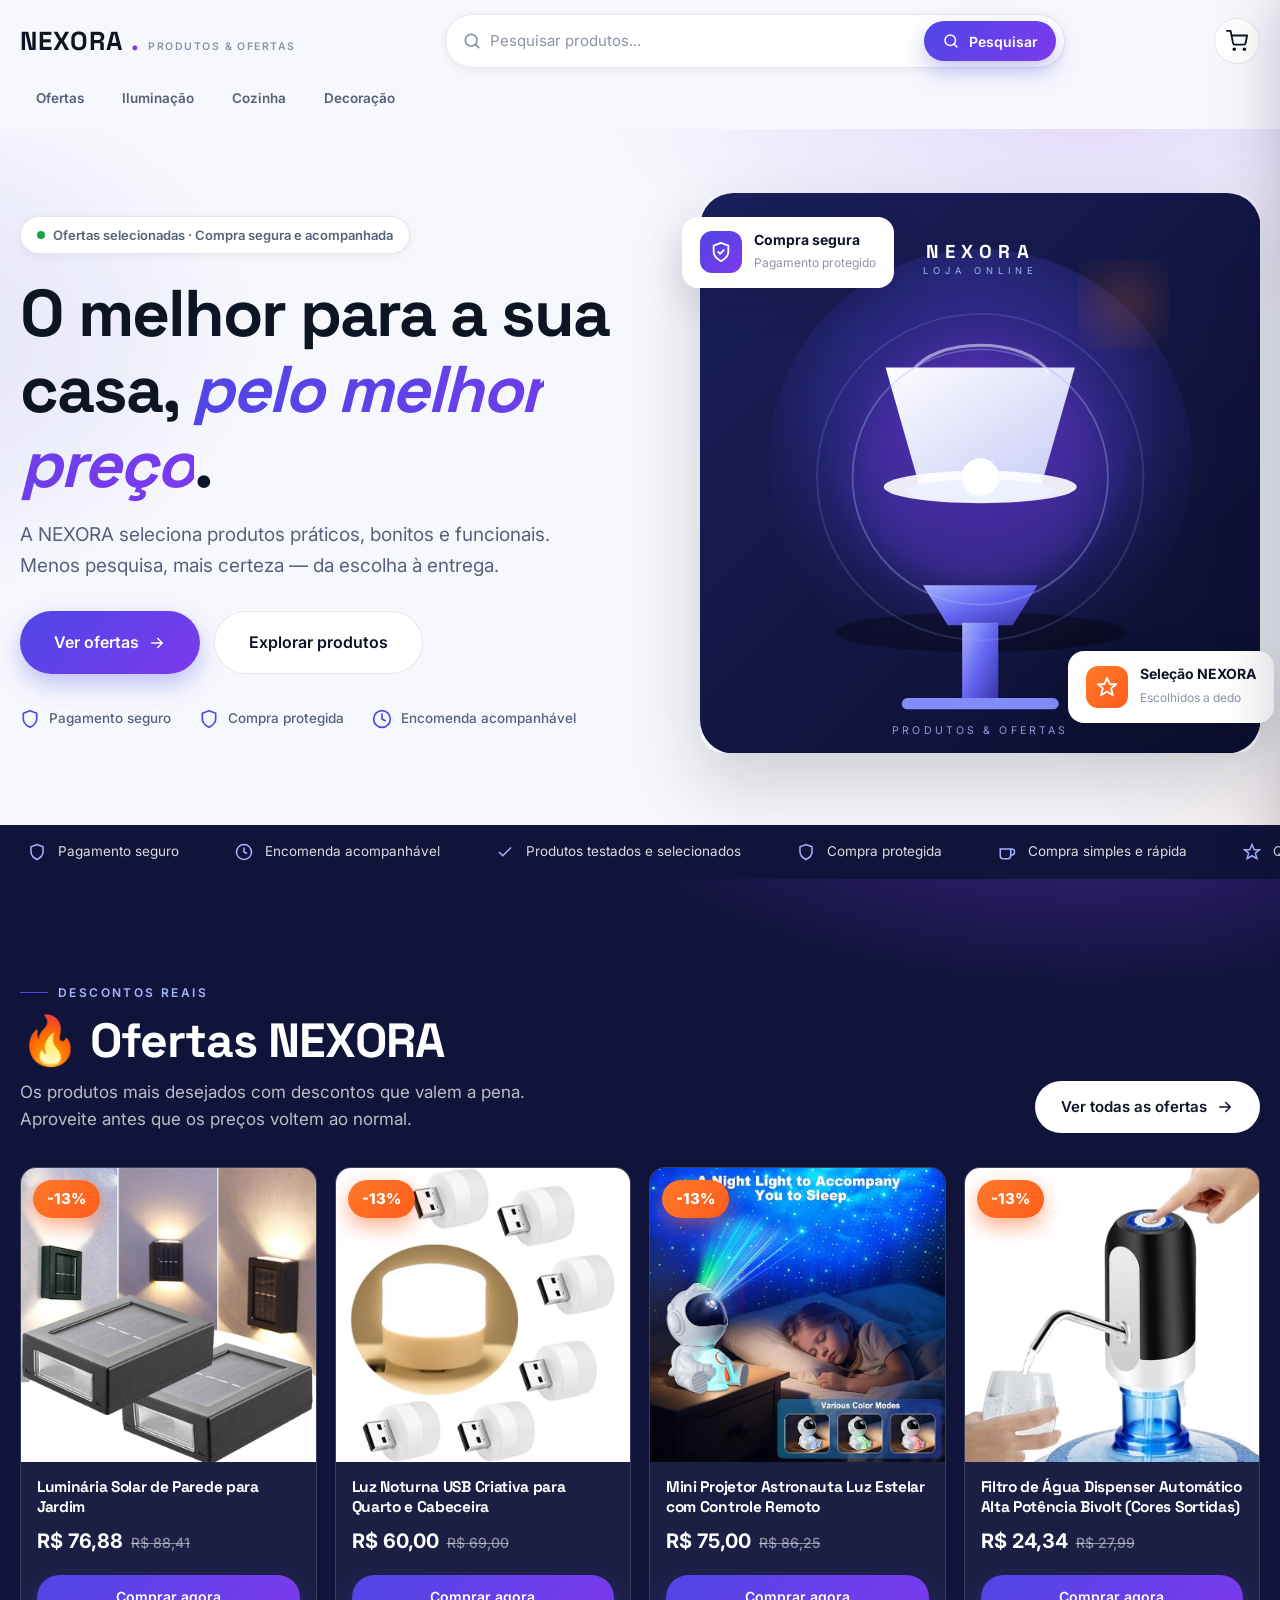
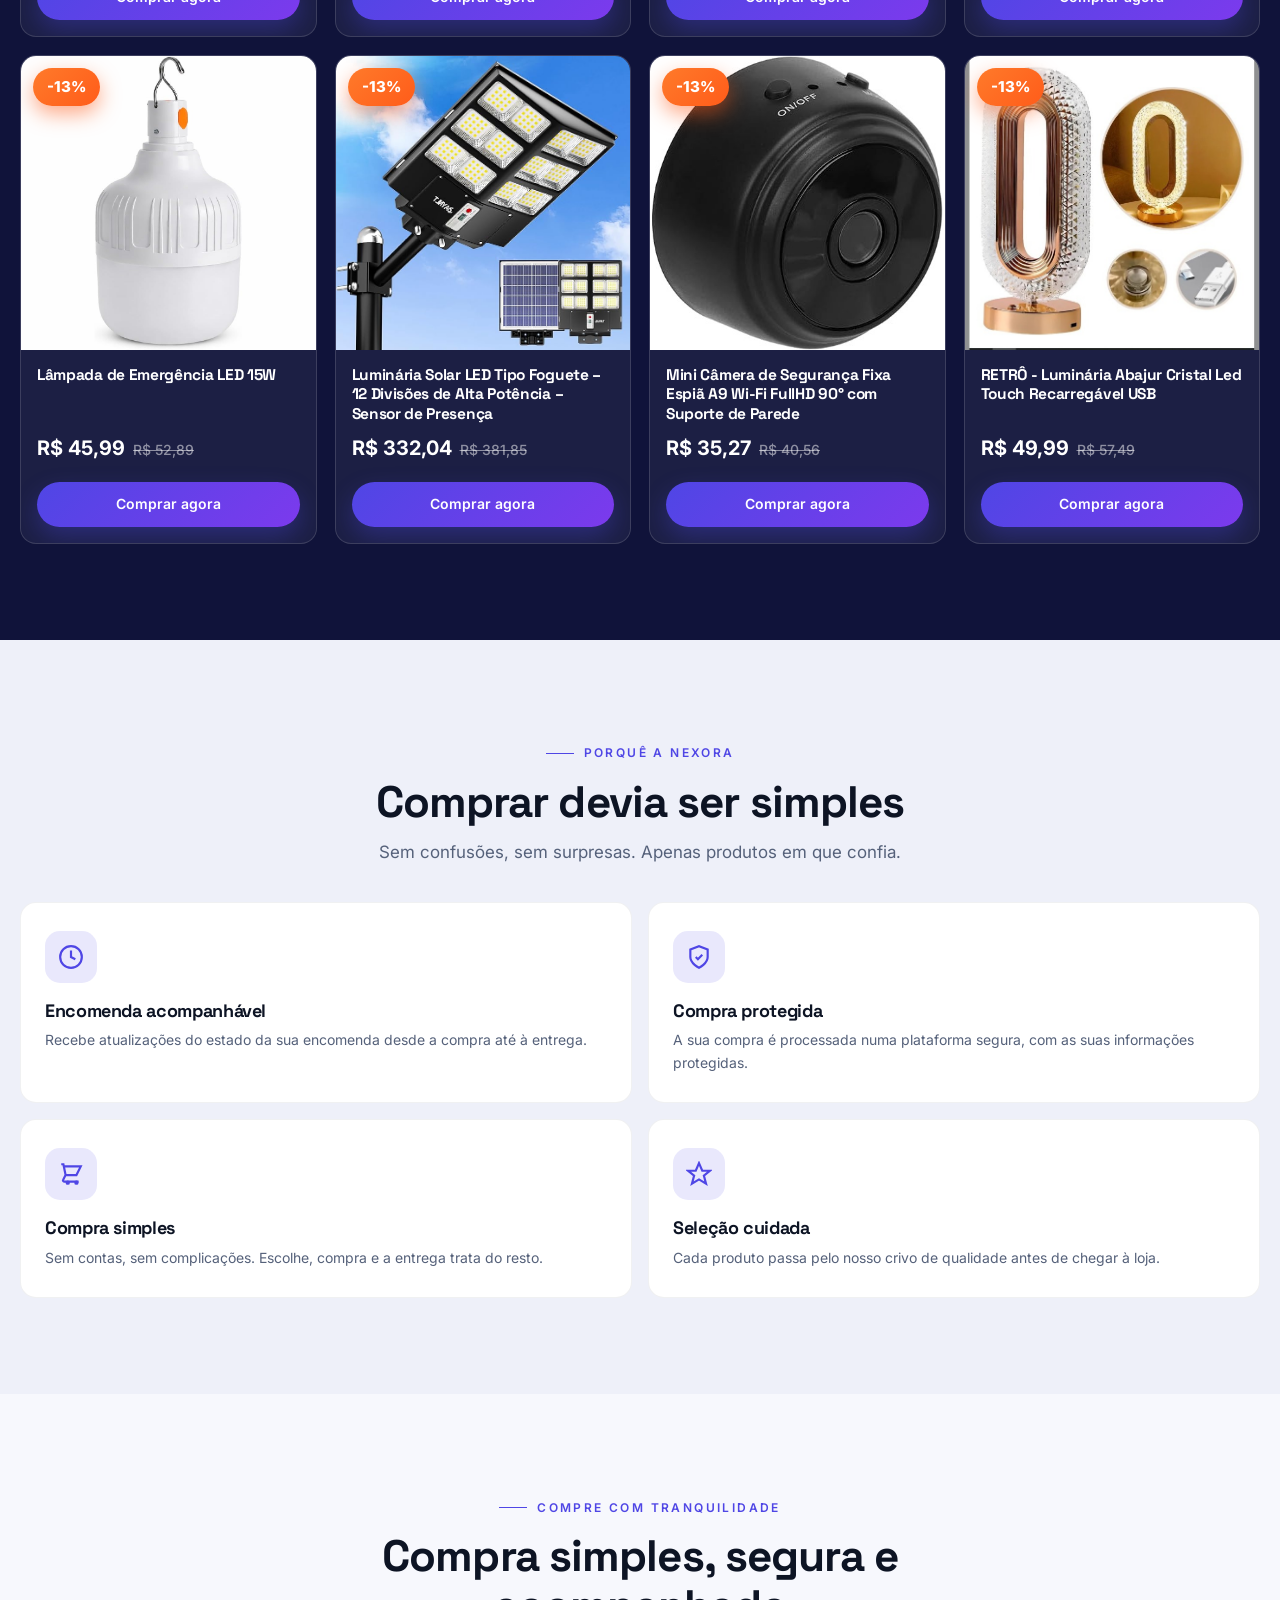
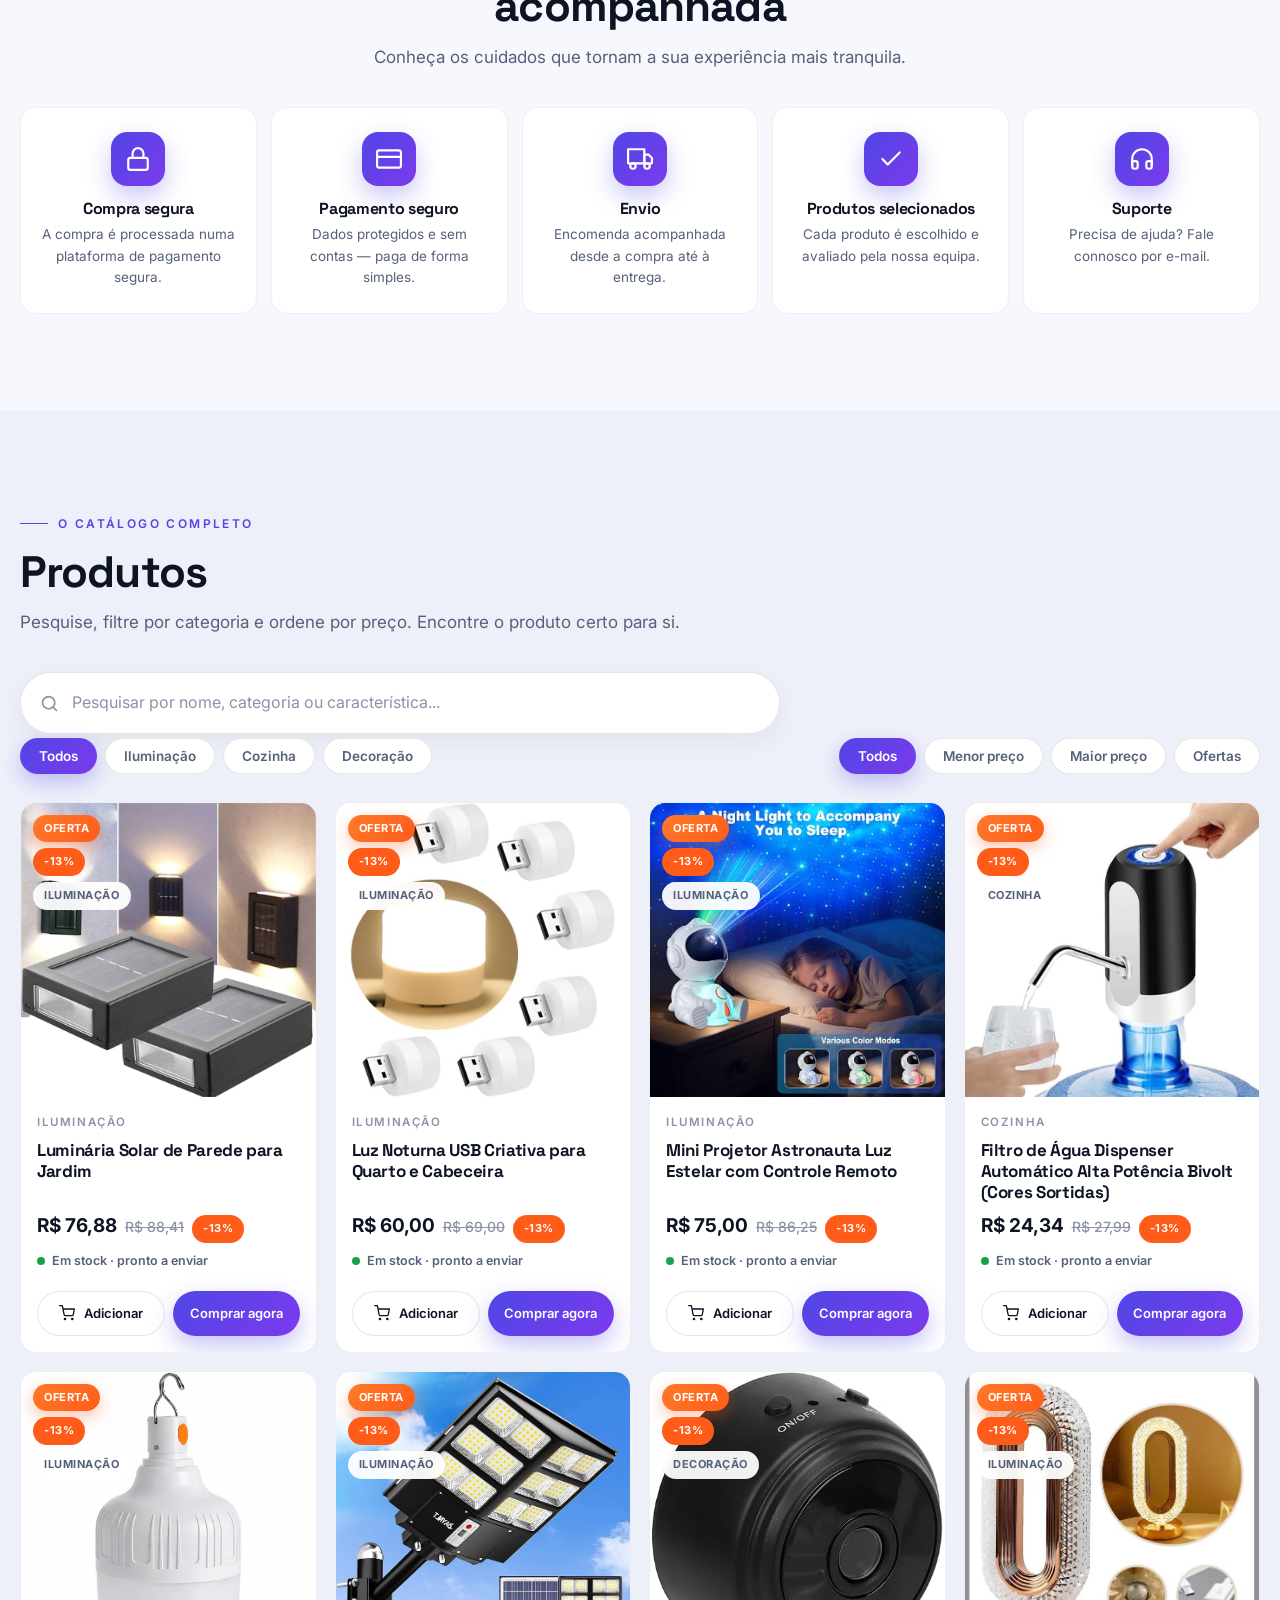
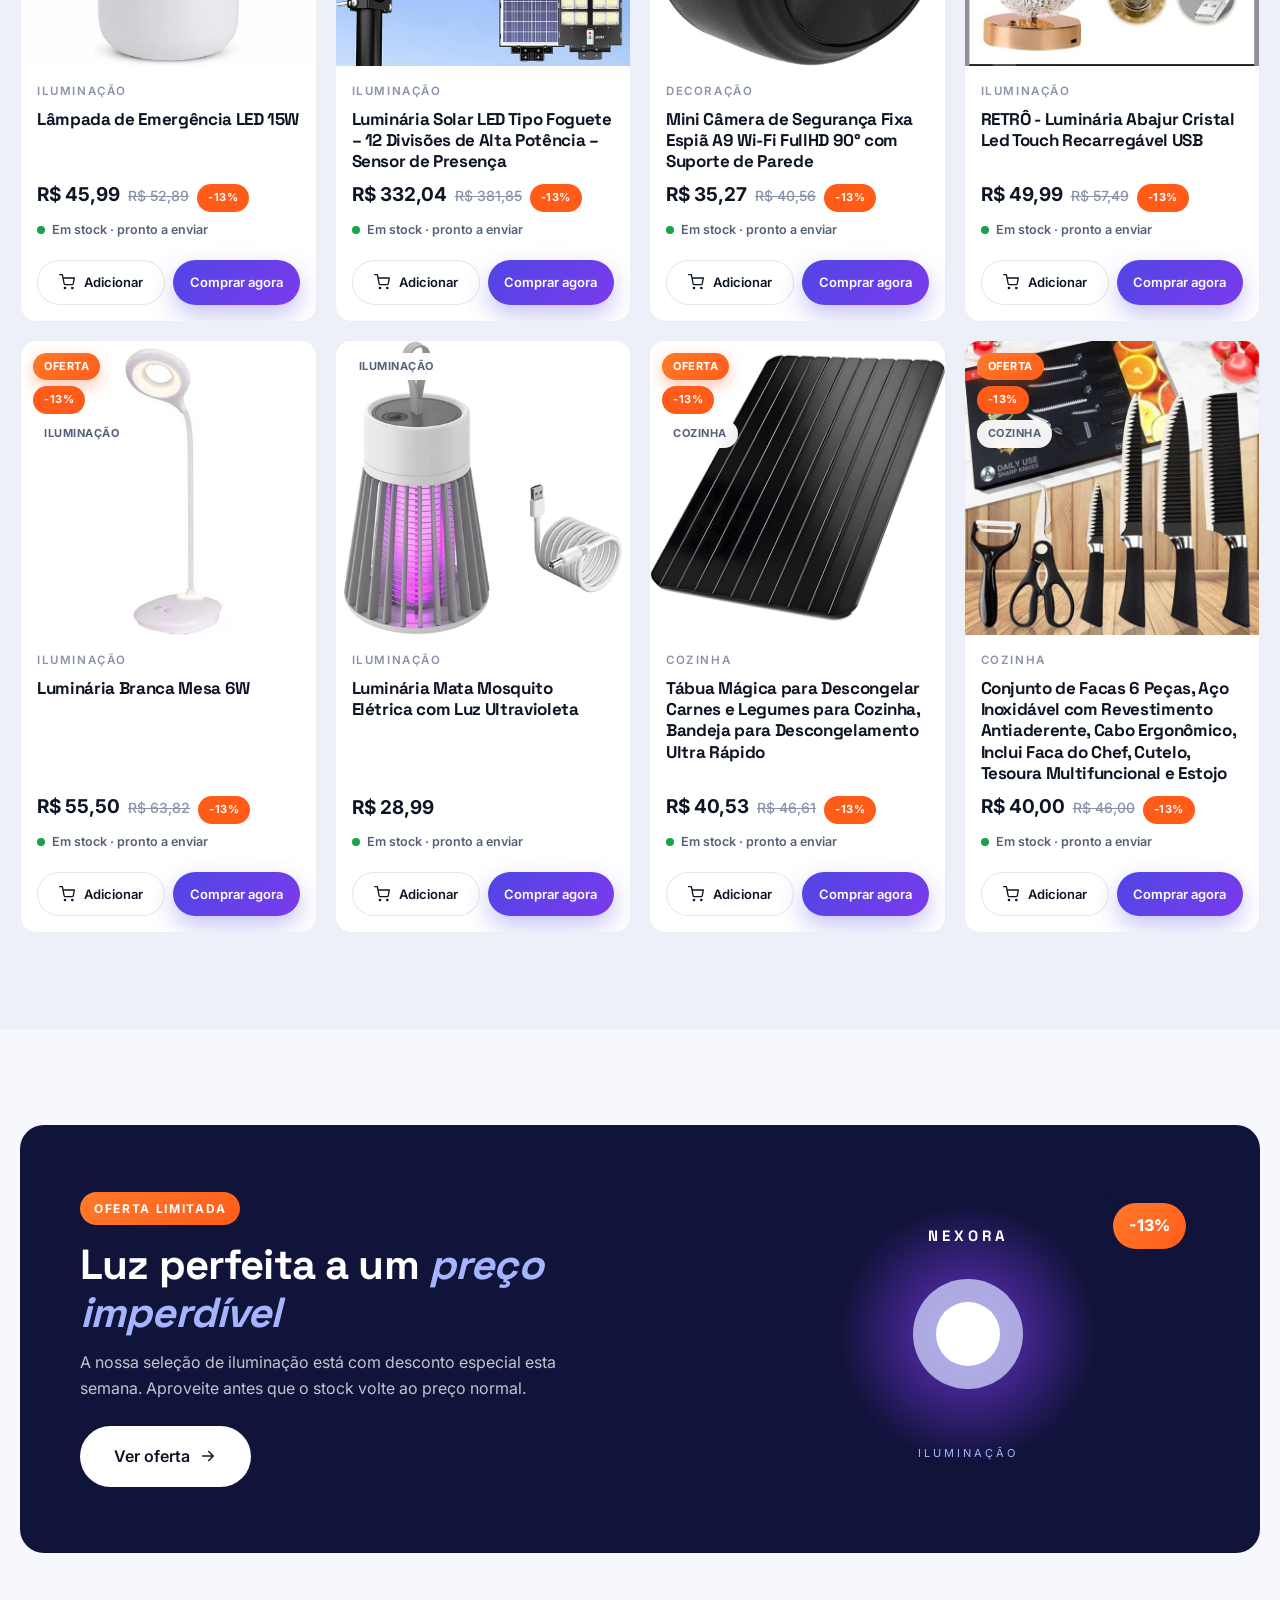
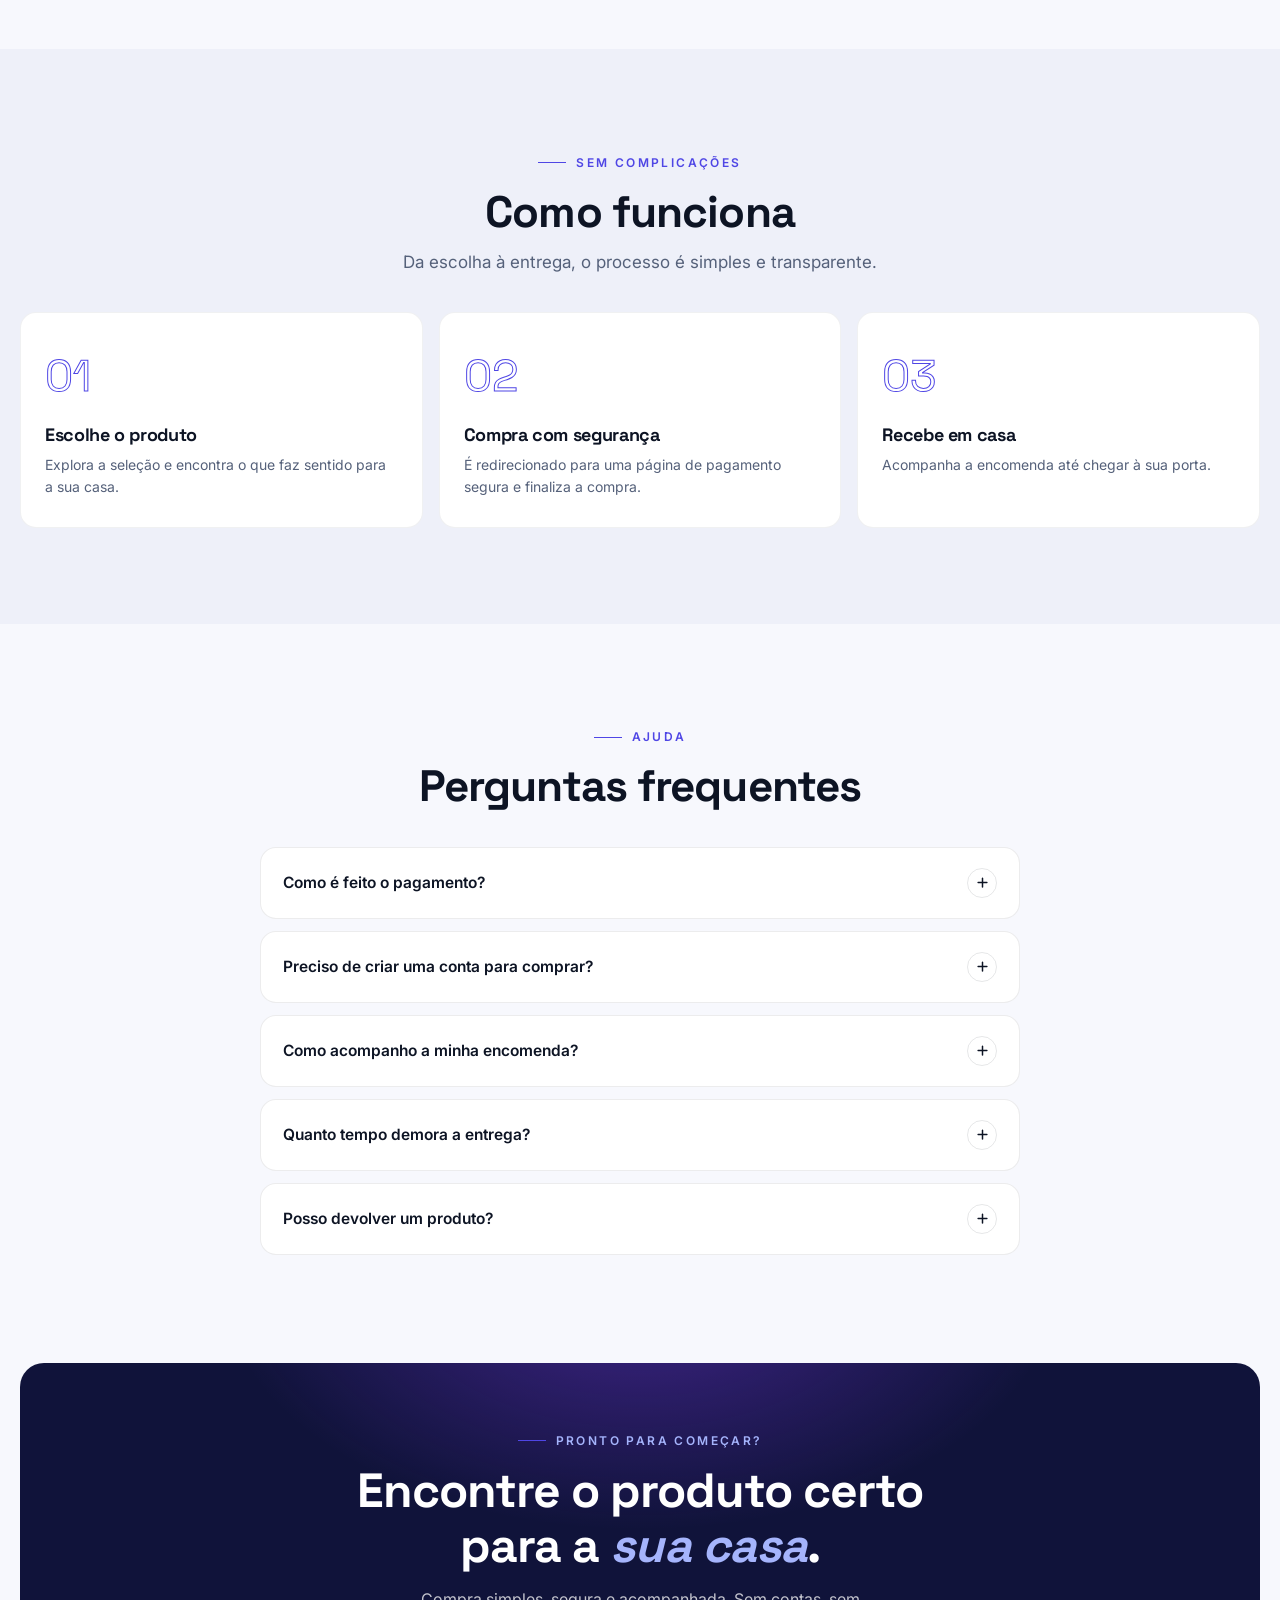
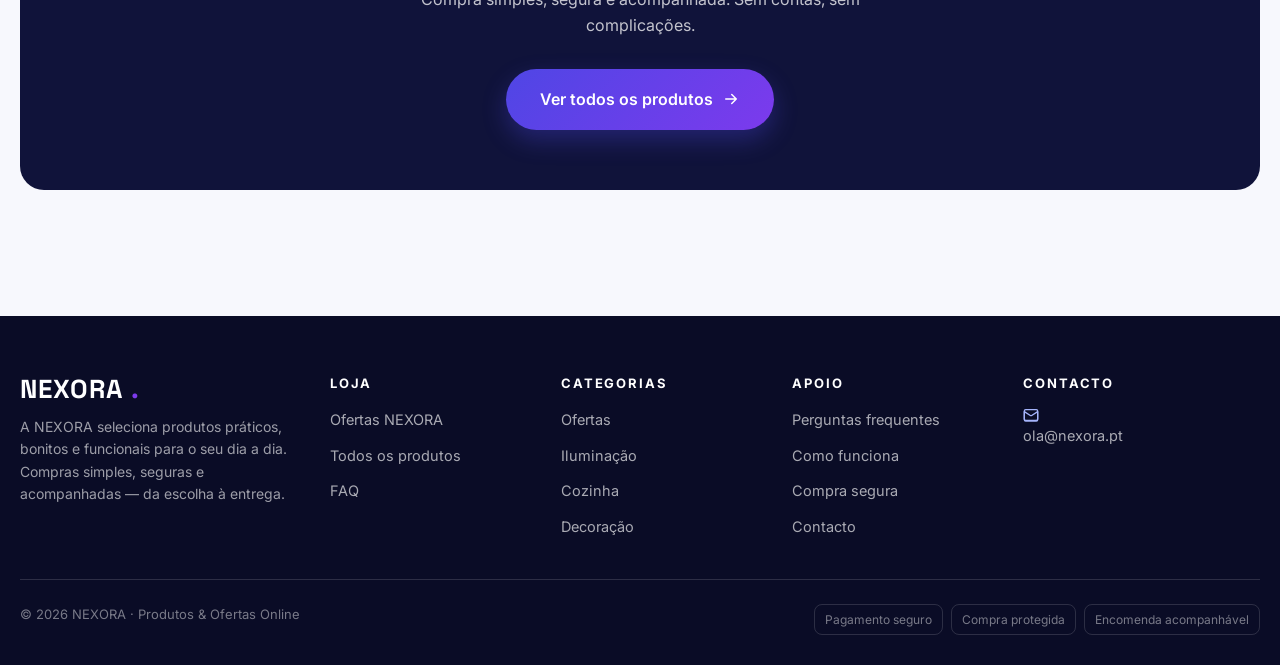
==== produto.html @ 2278674a "fix: carrinho em lista vertical sem sobreposicao, remover botao comprar do item, subtotal correto e " ====
<!DOCTYPE html>
<html lang="pt">
<head>
  <meta charset="UTF-8" />
  <meta name="viewport" content="width=device-width, initial-scale=1.0" />

  <title>NEXORA | Produtos e Ofertas Online</title>

  <meta
    name="description"
    content="Detalhes do produto, benefícios e compra segura na NEXORA."
  />

  <meta name="theme-color" content="#10133a" />

  <meta property="og:title" content="NEXORA | Produtos e Ofertas Online" />
  <meta
    property="og:description"
    content="Produtos selecionados com compras simples, seguras e acompanhadas."
  />
  <meta property="og:type" content="product" />

  <link rel="preconnect" href="https://fonts.googleapis.com" />
  <link rel="preconnect" href="https://fonts.gstatic.com" crossorigin />

  <link
    href="https://fonts.googleapis.com/css2?family=Inter:wght@400;500;600;700&family=Space+Grotesk:wght@400;500;600;700&display=swap"
    rel="stylesheet"
  />

  <link rel="stylesheet" href="css/styles.css?v=3" />

  <link
    rel="icon"
    type="image/svg+xml"
    href="data:image/svg+xml,%3Csvg xmlns='http://www.w3.org/2000/svg' viewBox='0 0 32 32'%3E%3Cdefs%3E%3ClinearGradient id='g' x1='0' y1='0' x2='1' y2='1'%3E%3Cstop offset='0' stop-color='%234f46e5'/%3E%3Cstop offset='1' stop-color='%237c3aed'/%3E%3C/linearGradient%3E%3C/defs%3E%3Crect width='32' height='32' rx='8' fill='url(%23g)'/%3E%3Ctext x='16' y='23' font-family='Arial,sans-serif' font-size='18' fill='%23fff' text-anchor='middle' font-weight='bold'%3EN%3C/text%3E%3C/svg%3E"
  />
</head>

<body>

  <!-- ================= HEADER ================= -->

  <header class="header" id="header">

    <div class="container">

      <div class="header-top">

        <a href="index.html" class="logo" aria-label="NEXORA — Início">
          NEXORA<span class="dot">.</span>
          <small>Produtos &amp; Ofertas</small>
        </a>

        <form class="header-search" id="headerSearchForm" role="search" autocomplete="off">
          <svg viewBox="0 0 24 24" fill="none" stroke="currentColor" stroke-width="2" stroke-linecap="round" stroke-linejoin="round" aria-hidden="true">
            <circle cx="11" cy="11" r="7"></circle>
            <path d="m20 20-4-4"></path>
          </svg>
          <input id="headerSearchInput" type="search" placeholder="Pesquisar produtos..." aria-label="Pesquisar produtos" />
          <button type="submit" class="btn btn-accent btn-sm header-search-btn" aria-label="Pesquisar">
            <svg viewBox="0 0 24 24" fill="none" stroke="currentColor" stroke-width="2" stroke-linecap="round" stroke-linejoin="round" aria-hidden="true">
              <circle cx="11" cy="11" r="7"></circle>
              <path d="m20 20-4-4"></path>
            </svg>
            <span>Pesquisar</span>
          </button>
        </form>

        <div class="header-actions">

          <button type="button" class="cart-btn" id="cartOpen" aria-label="Abrir carrinho">
            <svg viewBox="0 0 24 24" fill="none" stroke="currentColor" stroke-width="2" stroke-linecap="round" stroke-linejoin="round" aria-hidden="true">
              <circle cx="9" cy="21" r="1"></circle>
              <circle cx="20" cy="21" r="1"></circle>
              <path d="M1 1h4l2.68 13.39a2 2 0 002 1.61h9.72a2 2 0 002-1.61L23 6H6"></path>
            </svg>
            <span class="cart-count" id="cartCount">0</span>
          </button>

          <button class="burger" id="burger" aria-label="Abrir menu" aria-expanded="false" type="button">
            <span></span>
            <span></span>
            <span></span>
          </button>

        </div>

      </div>

      <nav class="header-cats" id="headerCats" aria-label="Categorias"></nav>

    </div>

  </header>


  <!-- ================= MOBILE MENU ================= -->

  <div class="mobile-menu" id="mobileMenu">

    <div class="mobile-menu-head">
      <a href="index.html" class="logo" aria-label="NEXORA — Início">
        NEXORA<span class="dot">.</span>
      </a>
      <button type="button" class="mobile-menu-close" id="mobileMenuClose" aria-label="Fechar menu">
        <svg viewBox="0 0 24 24" fill="none" stroke="currentColor" stroke-width="2" stroke-linecap="round"><path d="M18 6L6 18M6 6l12 12"/></svg>
      </button>
    </div>

    <a href="index.html" class="menu-link">Início</a>
    <a href="index.html#ofertas-destaque" class="menu-link">Ofertas NEXORA</a>
    <a href="index.html#ofertas" class="menu-link">Todos os produtos</a>
    <a href="index.html#faq" class="menu-link">FAQ</a>
    <a href="index.html#contacto" class="menu-link">Contacto</a>

    <span class="mobile-menu-label">Categorias</span>
    <div class="cat-list" id="mobileCats"></div>

    <a href="index.html#ofertas" class="btn btn-accent">Ver produtos</a>

  </div>


  <!-- ================= CART DRAWER ================= -->

  <div class="cart-overlay" id="cartOverlay"></div>

  <aside class="cart-drawer" id="cartDrawer" aria-label="Carrinho de compras">

    <div class="cart-head">
      <div>
        <h2>O seu carrinho</h2>
        <span class="cart-head-count" id="cartCountText"></span>
      </div>
      <button type="button" class="cart-close" id="cartClose" aria-label="Fechar carrinho">
        <svg viewBox="0 0 24 24" fill="none" stroke="currentColor" stroke-width="2" stroke-linecap="round"><path d="M18 6L6 18M6 6l12 12"/></svg>
      </button>
    </div>

    <div class="cart-body" id="cartItems"></div>

    <div class="cart-empty" id="cartEmpty" hidden>
      <svg viewBox="0 0 24 24" fill="none" stroke="currentColor" stroke-width="1.5" stroke-linecap="round" stroke-linejoin="round" aria-hidden="true">
        <circle cx="9" cy="21" r="1"></circle>
        <circle cx="20" cy="21" r="1"></circle>
        <path d="M1 1h4l2.68 13.39a2 2 0 002 1.61h9.72a2 2 0 002-1.61L23 6H6"></path>
      </svg>
      <p>O seu carrinho está vazio.</p>
      <button type="button" class="btn btn-ghost" id="cartContinue2">Continuar comprando</button>
    </div>

    <div class="cart-foot" id="cartFooter" hidden>
      <div class="cart-subtotal-row">
        <span>Subtotal</span>
        <strong id="cartSubtotal"></strong>
      </div>
      <p class="cart-note">Cada artigo é pago com segurança na sua página de pagamento.</p>
      <button type="button" class="btn btn-accent" id="cartContinue">Continuar comprando</button>
    </div>

  </aside>


  <main class="product-page">

    <div class="container">

      <!-- Breadcrumb -->
      <nav class="breadcrumb" aria-label="Localização atual">
        <a href="index.html">Início</a>
        <span class="sep">/</span>
        <span id="bcCat"></span>
        <span class="sep">/</span>
        <span id="bcName"></span>
      </nav>

      <!-- Detalhe principal -->
      <div class="pd-grid">

        <!-- 1. Imagens -->
        <div class="gallery">

          <div class="gallery-main">

            <img
              id="gMain"
              src="images/produtos/hero-nexora.svg"
              alt=""
            />

            <div class="gallery-badges" id="gBadges"></div>

          </div>

          <div class="gallery-thumbs" id="gThumbs"></div>

        </div>

        <!-- 2-7. Informação + compra -->
        <div class="pd-info">

          <span class="pd-cat" id="pdCategoria"></span>

          <h1 class="pd-title" id="pdNome"></h1>

          <p class="pd-benefit-line">

            <svg viewBox="0 0 24 24" fill="none" stroke="currentColor" stroke-width="2" stroke-linecap="round" stroke-linejoin="round" aria-hidden="true">
              <path d="M20 6L9 17l-5-5" />
            </svg>

            <span id="pdCurto"></span>

          </p>

          <div class="pd-price" id="pdPreco"></div>

          <span class="pd-stock" id="pdStock"></span>

          <div class="buy-box">

            <form class="add-cart" id="addToCartForm">

              <div class="qty-wrap">
                <button type="button" class="qty-btn qty-stepper" data-step="-1" aria-label="Diminuir quantidade">−</button>
                <input type="number" class="qty-input" id="cartQty" value="1" min="1" max="99" aria-label="Quantidade" />
                <button type="button" class="qty-btn qty-stepper" data-step="1" aria-label="Aumentar quantidade">+</button>
              </div>

              <button type="submit" class="btn btn-ghost btn-lg add-cart-btn">
                <svg viewBox="0 0 24 24" fill="none" stroke="currentColor" stroke-width="2" stroke-linecap="round" stroke-linejoin="round" aria-hidden="true">
                  <circle cx="9" cy="21" r="1"></circle>
                  <circle cx="20" cy="21" r="1"></circle>
                  <path d="M1 1h4l2.68 13.39a2 2 0 002 1.61h9.72a2 2 0 002-1.61L23 6H6"></path>
                </svg>
                Adicionar ao carrinho
              </button>

            </form>

            <a href="#" id="pdBuyBtn" class="btn btn-accent btn-lg" target="_blank" rel="noopener nofollow" data-kairos>
              Comprar agora
              <svg viewBox="0 0 24 24" fill="none" stroke="currentColor" stroke-width="2" stroke-linecap="round" stroke-linejoin="round" aria-hidden="true">
                <path d="M5 12h14M13 6l6 6-6 6" />
              </svg>
            </a>

            <span class="buy-secure">

              <svg viewBox="0 0 24 24" fill="none" stroke="currentColor" stroke-width="2" stroke-linecap="round" stroke-linejoin="round" aria-hidden="true">
                <path d="M12 22s8-4 8-10V5l-8-3-8 3v7c0 6 8 10 8 10z" />
              </svg>

              Pagamento processado com segurança.
              Sem contas, sem complicações.

            </span>

            <ul class="buy-meta">

              <li>
                <svg viewBox="0 0 24 24" fill="none" stroke="currentColor" stroke-width="2" stroke-linecap="round" stroke-linejoin="round" aria-hidden="true">
                  <path d="M20 6L9 17l-5-5" />
                </svg>
                Compra protegida
              </li>

              <li>
                <svg viewBox="0 0 24 24" fill="none" stroke="currentColor" stroke-width="2" stroke-linecap="round" stroke-linejoin="round" aria-hidden="true">
                  <circle cx="12" cy="12" r="10" />
                  <path d="M12 6v6l4 2" />
                </svg>
                Encomenda acompanhável
              </li>

            </ul>

          </div>

          <div class="pd-desc">

            <h3>Descrição</h3>

            <p id="pdDesc"></p>

          </div>

          <div class="benefits">

            <h3>Principais benefícios</h3>

            <ul id="pdBeneficios"></ul>

          </div>

        </div>

      </div>

    </div>


    <!-- 8. Como funciona -->
    <section class="pd-sec" id="comoFuncionaSec">

      <div class="container">

        <div class="sec-head center">

          <span class="eyebrow">Simples de usar</span>

          <h2>Como funciona</h2>

        </div>

        <div class="how-grid" id="pdComoFunciona"></div>

      </div>

    </section>


    <!-- 9. Por que escolher -->
    <section class="pd-sec" id="porqueSec" style="background: var(--bg-alt)">

      <div class="container">

        <div class="sec-head center">

          <span class="eyebrow">A nossa escolha</span>

          <h2>Porquê escolher este produto?</h2>

        </div>

        <div class="why-grid" id="pdPorque"></div>

      </div>

    </section>


    <!-- 10. FAQ -->
    <section class="pd-sec">

      <div class="container">

        <div class="sec-head center">

          <span class="eyebrow">Dúvidas</span>

          <h2>Perguntas frequentes</h2>

        </div>

        <div class="faq-wrap" id="pdFaq"></div>

      </div>

    </section>


    <!-- 11. Relacionados + 12. Outro CTA -->
    <section class="pd-sec">

      <div class="container">

        <div class="sec-head">

          <span class="eyebrow">Também vai gostar</span>

          <h2>Produtos relacionados</h2>

        </div>

        <div class="prod-grid cols-4" id="pdRelacionados"></div>

        <div class="final-cta reveal" style="margin-top: 56px">

          <h2>Pronto para <em>comprar agora</em>?</h2>

          <p id="ctaFinalTexto"></p>

          <a href="#" id="pdBuyBtn2" class="btn btn-accent btn-lg" target="_blank" rel="noopener nofollow" data-kairos>
            Comprar agora
            <svg viewBox="0 0 24 24" fill="none" stroke="currentColor" stroke-width="2" stroke-linecap="round" stroke-linejoin="round" aria-hidden="true">
              <path d="M5 12h14M13 6l6 6-6 6" />
            </svg>
          </a>

        </div>

      </div>

    </section>

  </main>


  <!-- Barra de compra fixa (mobile) -->
  <div class="mobile-buybar" id="mobileBuyBar">

    <div class="min">

      <span class="price" id="mbbPreco"></span>

      <span class="old" id="mbbPrecoAntigo"></span>

    </div>

    <a href="#" id="mbbBtn" class="btn btn-accent" target="_blank" rel="noopener nofollow" data-kairos>
      Comprar agora
    </a>

  </div>


  <!-- ================= FOOTER ================= -->

  <footer class="footer" id="contacto">

    <div class="container">

      <div class="footer-grid">

        <div>

          <a href="index.html" class="logo">NEXORA<span class="dot">.</span></a>

          <p class="footer-desc" id="footerDesc"></p>

        </div>

        <div class="footer-col">

          <h4>Loja</h4>

          <ul>

            <li><a href="index.html#ofertas-destaque">Ofertas NEXORA</a></li>

            <li><a href="index.html#ofertas">Todos os produtos</a></li>

            <li><a href="index.html#faq">FAQ</a></li>

          </ul>

        </div>

        <div class="footer-col">

          <h4>Categorias</h4>

          <ul id="footerCats"></ul>

        </div>

        <div class="footer-col">

          <h4>Apoio</h4>

          <ul>

            <li><a href="index.html#faq">Perguntas frequentes</a></li>

            <li><a href="index.html#como-funciona">Como funciona</a></li>

            <li><a href="index.html#confianca">Compra segura</a></li>

            <li><a href="index.html#contacto">Contacto</a></li>

          </ul>

        </div>

        <div class="footer-col">

          <h4>Contacto</h4>

          <ul id="footerContact"></ul>

        </div>

      </div>

      <div class="footer-bottom">

        <span>&copy; <span id="ano"></span> NEXORA · Produtos &amp; Ofertas Online</span>

        <div class="footer-pay">

          <span>Pagamento seguro</span>

          <span>Compra protegida</span>

          <span>Encomenda acompanhável</span>

        </div>

      </div>

    </div>

  </footer>


  <button class="back-top" id="backTop" aria-label="Voltar ao topo" type="button">

    <svg viewBox="0 0 24 24" fill="none" stroke="currentColor" stroke-width="2" stroke-linecap="round" stroke-linejoin="round" aria-hidden="true">
      <path d="M12 19V5M5 12l7-7 7 7" />
    </svg>

  </button>


  <script src="js/produtos.js?v=3"></script>
  <script src="js/cart.js?v=3"></script>
  <script src="js/ui.js?v=3"></script>
  <script src="js/produto.js?v=3"></script>

</body>
</html>
---- css/styles.css ----
/* ============================================================
   NEXORA · Produtos & Ofertas Online — styles.css
   Design premium, moderno e comercial (otimizado para mobile)
   ============================================================ */

:root {
  --bg: #f7f8fd;
  --bg-alt: #eef0f9;
  --bg-deep: #10133a;
  --bg-deep-2: #0a0c26;
  --surface: #ffffff;
  --ink: #0d1424;
  --ink-soft: #55617a;
  --ink-faint: #8b93a8;
  --brand: #4f46e5;
  --brand-2: #7c3aed;
  --brand-soft: rgba(79, 70, 229, 0.12);
  --deal: #ff5c1a;
  --gold: #f59e0b;
  --success: #16a34a;
  --warn: #d97706;
  --danger: #dc2626;
  --line: rgba(13, 20, 36, 0.1);
  --line-light: rgba(255, 255, 255, 0.14);
  --font-serif: 'Space Grotesk', 'Inter', sans-serif;
  --font-sans: 'Inter', 'Segoe UI', Arial, sans-serif;
  --radius-sm: 12px;
  --radius: 16px;
  --radius-lg: 24px;
  --shadow-sm: 0 2px 10px rgba(13, 20, 36, 0.06);
  --shadow: 0 14px 40px rgba(13, 20, 36, 0.12);
  --shadow-lg: 0 30px 70px rgba(13, 20, 36, 0.18);
  --grad-brand: linear-gradient(135deg, #4f46e5 0%, #7c3aed 100%);
  --container: 1280px;
  --header-h: 118px;
}

* {
  box-sizing: border-box;
  margin: 0;
  padding: 0;
}

html {
  scroll-behavior: smooth;
  -webkit-text-size-adjust: 100%;
}

body {
  font-family: var(--font-sans);
  color: var(--ink);
  background: var(--bg);
  line-height: 1.6;
  font-size: 16px;
  overflow-x: hidden;
}

body.menu-open,
body.cart-open {
  overflow: hidden;
}

img,
svg {
  display: block;
  max-width: 100%;
}

a {
  color: inherit;
  text-decoration: none;
}

button {
  font-family: inherit;
  border: 0;
  background: none;
  cursor: pointer;
  color: inherit;
}

ul,
ol {
  list-style: none;
}

h1,
h2,
h3,
h4 {
  font-family: var(--font-serif);
  font-weight: 700;
  line-height: 1.14;
  letter-spacing: -0.02em;
}

.container {
  width: 100%;
  max-width: var(--container);
  margin: auto;
  padding: 0 20px;
}

.section {
  padding: 64px 0;
}

.eyebrow {
  display: inline-flex;
  align-items: center;
  gap: 10px;
  font-size: 12px;
  font-weight: 600;
  letter-spacing: 0.2em;
  text-transform: uppercase;
  color: var(--brand);
}

.eyebrow:before {
  content: '';
  width: 28px;
  height: 1px;
  background: var(--brand);
}

.sec-head {
  max-width: 680px;
  margin-bottom: 36px;
}

.sec-head.center {
  margin-inline: auto;
  text-align: center;
}

.sec-head h2 {
  font-size: clamp(28px, 4.5vw, 44px);
  margin: 14px 0 12px;
}

.sec-head p {
  color: var(--ink-soft);
  font-size: 17px;
}

.grid-empty {
  grid-column: 1 / -1;
  color: var(--ink-soft);
  text-align: center;
  padding: 40px 20px;
  background: var(--surface);
  border: 1px solid var(--line);
  border-radius: var(--radius);
}

/* ---------- Botões ---------- */
.btn {
  display: inline-flex;
  align-items: center;
  justify-content: center;
  gap: 9px;
  font-weight: 600;
  font-size: 15px;
  padding: 14px 26px;
  border-radius: 999px;
  transition: 0.25s ease;
  white-space: nowrap;
}

.btn svg {
  width: 18px;
  height: 18px;
}

.btn-accent {
  background: var(--grad-brand);
  color: #fff;
  box-shadow: 0 10px 24px rgba(79, 70, 229, 0.32);
}

.btn-accent:hover {
  transform: translateY(-2px);
  box-shadow: 0 14px 30px rgba(79, 70, 229, 0.42);
}

.btn-ghost {
  background: var(--surface);
  border: 1.5px solid var(--line);
}

.btn-ghost:hover {
  border-color: var(--brand);
  color: var(--brand);
  transform: translateY(-2px);
}

.btn-light {
  background: #fff;
  color: var(--ink);
}

.btn-light:hover {
  transform: translateY(-2px);
}

.btn-lg {
  padding: 18px 34px;
  font-size: 16px;
}

.btn-sm {
  padding: 11px 18px;
  font-size: 14px;
}

.btn-icon {
  width: 42px;
  height: 42px;
  padding: 0;
  border-radius: 999px;
}

/* ---------- Header ---------- */
.header {
  position: sticky;
  top: 0;
  z-index: 70;
  background: rgba(247, 248, 253, 0.94);
  backdrop-filter: blur(14px);
  -webkit-backdrop-filter: blur(14px);
  border-bottom: 1px solid transparent;
  transition: 0.3s;
}

.header.scrolled {
  border-color: var(--line);
  box-shadow: var(--shadow-sm);
}

.header-top {
  display: grid;
  grid-template-columns: auto 1fr auto;
  grid-template-areas: 'logo search actions';
  align-items: center;
  gap: 18px;
  padding: 14px 0;
}

.logo {
  grid-area: logo;
  font-family: var(--font-serif);
  font-size: 26px;
  font-weight: 700;
  letter-spacing: 0.04em;
  display: flex;
  align-items: baseline;
  gap: 8px;
  line-height: 1;
}

.logo .dot {
  color: var(--brand-2);
}

.logo small {
  font-family: var(--font-sans);
  font-size: 10.5px;
  font-weight: 600;
  letter-spacing: 0.14em;
  color: var(--ink-faint);
  text-transform: uppercase;
}

.header-search {
  grid-area: search;
  display: flex;
  align-items: center;
  gap: 8px;
  background: var(--surface);
  border: 1.5px solid var(--line);
  border-radius: 999px;
  padding: 6px 8px 6px 16px;
  box-shadow: var(--shadow-sm);
  transition: 0.25s;
  max-width: 620px;
  width: 100%;
  justify-self: center;
}

.header-search:focus-within {
  border-color: var(--brand);
  box-shadow: 0 0 0 4px var(--brand-soft);
}

.header-search > svg {
  width: 20px;
  min-width: 20px;
  color: var(--ink-faint);
}

.header-search input {
  width: 100%;
  border: 0;
  outline: 0;
  background: transparent;
  font: inherit;
  font-size: 15px;
  color: var(--ink);
  padding: 6px 0;
  min-width: 0;
}

.header-search input::placeholder {
  color: var(--ink-faint);
}

.header-search-btn {
  flex-shrink: 0;
}

.header-actions {
  grid-area: actions;
  display: flex;
  align-items: center;
  gap: 10px;
  justify-self: end;
}

.cart-btn {
  position: relative;
  width: 46px;
  height: 46px;
  border-radius: 50%;
  display: grid;
  place-items: center;
  background: var(--surface);
  border: 1.5px solid var(--line);
  transition: 0.25s;
}

.cart-btn:hover {
  border-color: var(--brand);
  color: var(--brand);
}

.cart-btn svg {
  width: 22px;
  height: 22px;
}

.cart-count {
  position: absolute;
  top: -4px;
  right: -4px;
  min-width: 20px;
  height: 20px;
  padding: 0 5px;
  border-radius: 999px;
  background: var(--deal);
  color: #fff;
  font-size: 11px;
  font-weight: 700;
  display: grid;
  place-items: center;
  opacity: 0;
  transform: scale(0.6);
  transition: 0.25s;
}

.cart-count.show {
  opacity: 1;
  transform: scale(1);
}

.burger {
  display: inline-flex;
  flex-direction: column;
  justify-content: center;
  gap: 5px;
  width: 46px;
  height: 46px;
  border-radius: 50%;
  border: 1.5px solid var(--line);
  background: var(--surface);
  padding: 0 11px;
  transition: 0.25s;
}

.burger:hover {
  border-color: var(--brand);
}

.burger span {
  height: 2px;
  width: 100%;
  background: var(--ink);
  border-radius: 2px;
  transition: 0.3s;
}

.burger.open span:nth-child(1) {
  transform: translateY(7px) rotate(45deg);
}

.burger.open span:nth-child(2) {
  opacity: 0;
}

.burger.open span:nth-child(3) {
  transform: translateY(-7px) rotate(-45deg);
}

.header-cats {
  display: none;
  grid-area: cats;
  align-items: center;
  gap: 6px;
  padding-bottom: 10px;
  overflow-x: auto;
  scrollbar-width: none;
}

.header-cats::-webkit-scrollbar {
  display: none;
}

.header-cats a {
  font-size: 13.5px;
  font-weight: 600;
  color: var(--ink-soft);
  padding: 8px 16px;
  border-radius: 999px;
  white-space: nowrap;
  transition: 0.2s;
}

.header-cats a:hover {
  color: var(--brand);
  background: var(--brand-soft);
}

.header-cats a.active {
  color: #fff;
  background: var(--grad-brand);
}

/* ---------- Menu mobile ---------- */
.mobile-menu {
  position: fixed;
  inset: 0;
  background: var(--bg);
  z-index: 90;
  padding: 24px 20px 40px;
  display: flex;
  flex-direction: column;
  gap: 4px;
  overflow-y: auto;
  opacity: 0;
  visibility: hidden;
  transform: translateX(100%);
  transition: 0.35s ease;
}

.mobile-menu.open {
  opacity: 1;
  visibility: visible;
  transform: none;
}

.mobile-menu-head {
  display: flex;
  align-items: center;
  justify-content: space-between;
  margin-bottom: 18px;
}

.mobile-menu-close {
  width: 44px;
  height: 44px;
  border-radius: 50%;
  border: 1.5px solid var(--line);
  background: var(--surface);
  display: grid;
  place-items: center;
}

.mobile-menu-close svg {
  width: 20px;
}

.mobile-menu-label {
  font-size: 12px;
  font-weight: 700;
  letter-spacing: 0.16em;
  text-transform: uppercase;
  color: var(--ink-faint);
  margin: 18px 8px 8px;
}

.mobile-menu a.menu-link {
  display: flex;
  align-items: center;
  justify-content: space-between;
  padding: 14px 12px;
  font-weight: 600;
  font-size: 17px;
  border-radius: var(--radius-sm);
  color: var(--ink);
}

.mobile-menu a.menu-link:hover {
  background: var(--brand-soft);
  color: var(--brand);
}

.mobile-menu .cat-list {
  display: flex;
  flex-direction: column;
  gap: 4px;
}

.mobile-menu .cat-list a {
  padding: 12px 14px;
  font-size: 15.5px;
  font-weight: 600;
  color: var(--ink-soft);
  border-radius: var(--radius-sm);
}

.mobile-menu .cat-list a:hover {
  background: var(--brand-soft);
  color: var(--brand);
}

.mobile-menu .btn {
  margin-top: 18px;
}

/* ---------- Hero ---------- */
.hero {
  position: relative;
  padding: 48px 0 56px;
  overflow: hidden;
  background:
    radial-gradient(820px 480px at 85% -10%, rgba(124, 58, 237, 0.18), transparent 60%),
    radial-gradient(700px 480px at -10% 30%, rgba(79, 70, 229, 0.14), transparent 55%),
    radial-gradient(600px 380px at 110% 110%, rgba(255, 92, 26, 0.1), transparent 60%),
    var(--bg);
}

.hero-grid {
  display: grid;
  grid-template-columns: 1fr;
  gap: 44px;
  align-items: center;
}

.hero-badge {
  display: inline-flex;
  align-items: center;
  gap: 8px;
  background: var(--surface);
  border: 1px solid var(--line);
  border-radius: 999px;
  padding: 8px 16px;
  font-size: 13px;
  font-weight: 600;
  color: var(--ink-soft);
  margin-bottom: 22px;
  box-shadow: var(--shadow-sm);
}

.pulse {
  width: 8px;
  height: 8px;
  border-radius: 50%;
  background: var(--success);
  animation: pulse 2s infinite;
}

@keyframes pulse {
  0%,
  100% {
    box-shadow: 0 0 0 0 rgba(22, 163, 74, 0.5);
  }
  50% {
    box-shadow: 0 0 0 6px rgba(22, 163, 74, 0);
  }
}

.hero h1 {
  font-size: clamp(38px, 6.5vw, 66px);
  margin-bottom: 18px;
  letter-spacing: -0.03em;
}

.hero h1 em {
  font-style: italic;
  background: linear-gradient(120deg, var(--brand), var(--brand-2));
  -webkit-background-clip: text;
  background-clip: text;
  color: transparent;
}

.hero-sub {
  font-size: clamp(16px, 2vw, 19px);
  color: var(--ink-soft);
  max-width: 540px;
  margin-bottom: 30px;
}

.hero-cta {
  display: flex;
  flex-wrap: wrap;
  gap: 14px;
  margin-bottom: 34px;
}

.hero-trust {
  display: flex;
  flex-wrap: wrap;
  gap: 18px 28px;
}

.hero-trust li {
  display: flex;
  align-items: center;
  gap: 9px;
  font-size: 13.5px;
  font-weight: 500;
  color: var(--ink-soft);
}

.hero-trust svg {
  width: 20px;
  color: var(--brand);
}

.hero-card {
  position: relative;
  border-radius: var(--radius-lg);
  overflow: hidden;
  box-shadow: var(--shadow-lg);
}

.hero-product-image {
  width: 100%;
  height: 100%;
  min-height: 520px;
  display: block;
  object-fit: cover;
}

.hero-card .hero-product-image {
  transition: transform 0.7s cubic-bezier(0.2, 0.7, 0.2, 1);
}

.hero-card:hover .hero-product-image {
  transform: scale(1.025);
}

.hero-card img {
  width: 100%;
  aspect-ratio: 4 / 4.6;
  object-fit: cover;
}

.hero-visual {
  position: relative;
}

.hero-float {
  position: absolute;
  background: var(--surface);
  border-radius: 16px;
  box-shadow: var(--shadow);
  padding: 14px 18px;
  display: flex;
  align-items: center;
  gap: 12px;
  animation: floaty 5s ease-in-out infinite;
}

.hero-float.f1 {
  top: 24px;
  left: -18px;
}

.hero-float.f2 {
  bottom: 30px;
  right: -14px;
  animation-delay: 1.2s;
}

@keyframes floaty {
  0%,
  100% {
    transform: translateY(0);
  }
  50% {
    transform: translateY(-8px);
  }
}

.hero-float .ic {
  width: 42px;
  height: 42px;
  border-radius: 12px;
  display: grid;
  place-items: center;
  color: #fff;
}

.hero-float .ic svg {
  width: 22px;
}

.hero-float .ic.t1 {
  background: var(--grad-brand);
}

.hero-float .ic.t2 {
  background: linear-gradient(135deg, #ff7a2a, var(--deal));
}

.hero-float strong {
  font-size: 14px;
  display: block;
  line-height: 1.3;
}

.hero-float span {
  font-size: 12px;
  color: var(--ink-faint);
}

/* ---------- Trust marquee ---------- */
.trust-marquee {
  background: var(--bg-deep);
  color: #fff;
  padding: 16px 0;
  overflow: hidden;
}

.trust-marquee ul {
  display: flex;
  width: max-content;
  animation: marquee 26s linear infinite;
}

.trust-marquee li {
  display: flex;
  align-items: center;
  gap: 12px;
  font-size: 13.5px;
  padding: 0 28px;
  white-space: nowrap;
  color: rgba(255, 255, 255, 0.85);
}

.trust-marquee li svg {
  width: 18px;
  color: #a5b4fc;
}

@keyframes marquee {
  to {
    transform: translateX(-50%);
  }
}

/* ---------- Grades de produtos ---------- */
.prod-grid {
  display: grid;
  grid-template-columns: repeat(2, 1fr);
  gap: 18px;
}

.card {
  position: relative;
  background: var(--surface);
  border: 1px solid rgba(13, 20, 36, 0.07);
  border-radius: var(--radius);
  overflow: hidden;
  display: flex;
  flex-direction: column;
  transition: 0.35s;
}

.card:hover {
  transform: translateY(-6px);
  box-shadow: var(--shadow);
  border-color: rgba(79, 70, 229, 0.35);
}

.card-media {
  position: relative;
  overflow: hidden;
  background: var(--bg-alt);
}

.card-media img {
  width: 100%;
  aspect-ratio: 1;
  object-fit: cover;
  transition: 0.6s;
}

.card:hover .card-media img {
  transform: scale(1.06);
}

.card-badges {
  position: absolute;
  top: 12px;
  left: 12px;
  display: flex;
  flex-direction: column;
  gap: 6px;
  align-items: flex-start;
}

.badge {
  display: inline-block;
  font-size: 11px;
  font-weight: 700;
  letter-spacing: 0.05em;
  padding: 5px 11px;
  border-radius: 999px;
  text-transform: uppercase;
}

.badge-disc {
  background: var(--deal);
  color: #fff;
}

.badge-oferta {
  background: linear-gradient(135deg, #ff7a2a, var(--deal));
  color: #fff;
  box-shadow: 0 6px 16px rgba(255, 92, 26, 0.35);
}

.badge-cat {
  background: rgba(255, 255, 255, 0.94);
  color: var(--ink-soft);
  backdrop-filter: blur(4px);
}

.badge-feature {
  background: var(--grad-brand);
  color: #fff;
}

.badge-live {
  background: var(--success);
  color: #fff;
}

.card-body {
  padding: 16px;
  display: flex;
  flex-direction: column;
  gap: 8px;
  flex: 1;
}

.card-cat {
  font-size: 11.5px;
  font-weight: 600;
  letter-spacing: 0.14em;
  text-transform: uppercase;
  color: var(--ink-faint);
}

.card-title {
  font-size: 17px;
  line-height: 1.25;
}

.card-title:hover {
  color: var(--brand);
}

.card-price {
  display: flex;
  align-items: baseline;
  gap: 8px;
  margin-top: auto;
  flex-wrap: wrap;
}

.price {
  font-weight: 700;
  font-size: 19px;
  color: var(--ink);
}

.old {
  font-weight: 500;
  font-size: 14px;
  color: var(--ink-faint);
  text-decoration: line-through;
}

.card-cta {
  display: flex;
  gap: 8px;
  margin-top: 12px;
}

.card-cta .btn {
  flex: 1;
  padding: 12px 10px;
  font-size: 13px;
}

.btn-add {
  border: 1.5px solid var(--line);
  background: var(--surface);
  color: var(--ink);
}

.btn-add:hover {
  border-color: var(--brand);
  color: var(--brand);
  background: var(--brand-soft);
}

.btn-add svg {
  width: 16px;
  height: 16px;
}

.stock-line {
  display: inline-flex;
  align-items: center;
  gap: 7px;
  font-size: 12.5px;
  font-weight: 600;
  color: var(--ink-soft);
}

.stock-dot {
  width: 8px;
  height: 8px;
  border-radius: 50%;
}

.stock-dot.stock {
  background: var(--success);
}

.stock-dot.baixo {
  background: var(--warn);
}

.stock-dot.esgotado {
  background: var(--danger);
}

/* ---------- Barra de catálogo (pesquisa + filtros + ordenação) ---------- */
.catalog-toolbar {
  display: flex;
  flex-wrap: wrap;
  align-items: center;
  justify-content: space-between;
  gap: 14px;
  margin: 4px 0 28px;
}

.product-search {
  display: flex;
  align-items: center;
  gap: 12px;
  background: var(--surface);
  border: 1.5px solid var(--line);
  border-radius: 999px;
  padding: 7px 16px 7px 18px;
  box-shadow: 0 8px 24px rgba(13, 20, 36, 0.06);
  max-width: 760px;
  width: 100%;
  margin-bottom: 4px;
}

.product-search:focus-within {
  border-color: var(--brand);
  box-shadow: 0 0 0 4px var(--brand-soft);
}

.product-search > svg {
  width: 21px;
  min-width: 21px;
  color: var(--ink-faint);
}

.product-search input {
  width: 100%;
  border: 0;
  outline: 0;
  background: transparent;
  font: inherit;
  font-size: 16px;
  color: var(--ink);
  padding: 10px 0;
}

.product-search input::placeholder {
  color: var(--ink-faint);
}

.search-count {
  font-size: 12px;
  color: var(--ink-faint);
  white-space: nowrap;
}

.search-empty {
  padding: 28px;
  text-align: center;
  background: var(--surface);
  border: 1px solid var(--line);
  border-radius: var(--radius);
  color: var(--ink-soft);
  margin-bottom: 20px;
}

.cat-filter,
.sort-bar {
  display: flex;
  flex-wrap: wrap;
  gap: 8px;
}

.cat-pill,
.sort-btn {
  border: 1.5px solid var(--line);
  background: var(--surface);
  color: var(--ink-soft);
  font-size: 13.5px;
  font-weight: 600;
  padding: 9px 18px;
  border-radius: 999px;
  transition: 0.25s ease;
}

.cat-pill:hover,
.sort-btn:hover {
  border-color: var(--brand);
  color: var(--brand);
  transform: translateY(-1px);
}

.cat-pill.active,
.sort-btn.active {
  background: var(--grad-brand);
  border-color: transparent;
  color: #fff;
  box-shadow: 0 8px 20px rgba(79, 70, 229, 0.3);
}

/* ---------- Ofertas NEXORA ---------- */
.offers-band {
  background:
    radial-gradient(900px 420px at 85% -10%, rgba(124, 58, 237, 0.5), transparent 60%),
    radial-gradient(700px 400px at -5% 120%, rgba(255, 92, 26, 0.28), transparent 55%),
    var(--bg-deep);
  color: #fff;
}

.offers-head {
  display: flex;
  flex-wrap: wrap;
  align-items: flex-end;
  justify-content: space-between;
  gap: 18px;
  margin-bottom: 34px;
}

.offers-head .sec-head {
  margin-bottom: 0;
}

.offers-head h2 {
  font-size: clamp(30px, 5vw, 48px);
  margin: 12px 0 10px;
}

.offers-head h2 .fire {
  font-style: normal;
  display: inline-block;
  animation: flame 2.4s ease-in-out infinite;
}

@keyframes flame {
  0%,
  100% {
    transform: scale(1) rotate(0deg);
  }
  50% {
    transform: scale(1.15) rotate(-6deg);
  }
}

.offers-head p {
  color: rgba(255, 255, 255, 0.72);
  max-width: 520px;
}

.deal-grid {
  display: grid;
  grid-template-columns: repeat(2, 1fr);
  gap: 18px;
}

.deal-card {
  background: rgba(255, 255, 255, 0.05);
  border: 1px solid var(--line-light);
  border-radius: var(--radius);
  overflow: hidden;
  display: flex;
  flex-direction: column;
  transition: 0.35s;
}

.deal-card:hover {
  transform: translateY(-6px);
  background: rgba(255, 255, 255, 0.09);
  box-shadow: 0 20px 50px rgba(0, 0, 0, 0.35);
}

.deal-media {
  position: relative;
  display: block;
  overflow: hidden;
  background: #0e1134;
}

.deal-media img {
  width: 100%;
  aspect-ratio: 1;
  object-fit: cover;
  transition: 0.6s;
}

.deal-card:hover .deal-media img {
  transform: scale(1.06);
}

.deal-tag {
  position: absolute;
  top: 12px;
  left: 12px;
  background: linear-gradient(135deg, #ff7a2a, var(--deal));
  color: #fff;
  font-weight: 800;
  font-size: 15px;
  padding: 7px 14px;
  border-radius: 999px;
  box-shadow: 0 8px 20px rgba(255, 92, 26, 0.5);
}

.deal-body {
  padding: 16px;
  display: flex;
  flex-direction: column;
  gap: 8px;
  flex: 1;
}

.deal-title {
  font-size: 15.5px;
  line-height: 1.25;
  color: #fff;
}

.deal-title:hover {
  color: #c7d2fe;
}

.deal-price {
  display: flex;
  align-items: baseline;
  gap: 8px;
  flex-wrap: wrap;
  margin-top: auto;
}

.deal-price .price {
  color: #fff;
  font-size: 20px;
}

.deal-price .old {
  color: rgba(255, 255, 255, 0.5);
}

.deal-body .btn {
  margin-top: 10px;
}

/* ---------- Benefícios ---------- */
.benefit-grid,
.how-grid,
.why-grid {
  display: grid;
  grid-template-columns: 1fr;
  gap: 16px;
}

.benefit-card,
.how-step,
.how-card {
  background: var(--surface);
  border: 1px solid rgba(13, 20, 36, 0.06);
  border-radius: var(--radius);
  padding: 28px 24px;
}

.benefit-card:hover {
  transform: translateY(-4px);
  box-shadow: var(--shadow);
}

.benefit-icon {
  width: 52px;
  height: 52px;
  border-radius: 15px;
  display: grid;
  place-items: center;
  background: var(--brand-soft);
  color: var(--brand);
  margin-bottom: 18px;
}

.benefit-icon svg {
  width: 26px;
}

.benefit-card h3,
.how-step h3 {
  font-size: 18px;
  margin-bottom: 8px;
}

.benefit-card p,
.how-step p {
  font-size: 14px;
  color: var(--ink-soft);
}

.how-num {
  font-family: var(--font-serif);
  font-size: 44px;
  color: transparent;
  -webkit-text-stroke: 1px var(--brand);
  margin-bottom: 14px;
}

/* ---------- Confiança ---------- */
.trust-grid {
  display: grid;
  grid-template-columns: repeat(2, 1fr);
  gap: 14px;
}

.trust-card {
  background: var(--surface);
  border: 1px solid rgba(13, 20, 36, 0.06);
  border-radius: var(--radius);
  padding: 24px 20px;
  text-align: center;
  transition: 0.3s;
}

.trust-card:hover {
  transform: translateY(-4px);
  box-shadow: var(--shadow);
}

.trust-icon {
  width: 54px;
  height: 54px;
  border-radius: 16px;
  background: var(--grad-brand);
  color: #fff;
  display: grid;
  place-items: center;
  margin: 0 auto 14px;
  box-shadow: 0 10px 24px rgba(79, 70, 229, 0.3);
}

.trust-icon svg {
  width: 26px;
  height: 26px;
}

.trust-card h3 {
  font-size: 16px;
  margin-bottom: 6px;
}

.trust-card p {
  font-size: 13.5px;
  color: var(--ink-soft);
}

/* ---------- Promo ---------- */
.promo {
  border-radius: var(--radius-lg);
  overflow: hidden;
  background: var(--bg-deep);
  color: #fff;
  padding: 48px 26px;
  display: grid;
  gap: 28px;
  align-items: center;
}

.promo-kicker {
  display: inline-block;
  background: linear-gradient(135deg, #ff7a2a, var(--deal));
  font-size: 12px;
  font-weight: 700;
  letter-spacing: 0.14em;
  text-transform: uppercase;
  padding: 7px 14px;
  border-radius: 999px;
  margin-bottom: 16px;
}

.promo h2 {
  font-size: clamp(28px, 4vw, 42px);
  margin-bottom: 14px;
}

.promo h2 em,
.final-cta h2 em {
  color: #a5b4fc;
  font-style: italic;
}

.promo p,
.final-cta p {
  color: rgba(255, 255, 255, 0.75);
  max-width: 480px;
  margin-bottom: 24px;
}

.promo-visual {
  position: relative;
  border-radius: var(--radius);
  overflow: hidden;
}

.promo-visual img {
  width: 100%;
  aspect-ratio: 4 / 3;
  object-fit: cover;
}

.promo-chip {
  position: absolute;
  top: 14px;
  right: 14px;
  background: linear-gradient(135deg, #ff7a2a, var(--deal));
  color: #fff;
  font-weight: 800;
  padding: 10px 16px;
  border-radius: 999px;
}

.promo-product-placeholder {
  width: 100%;
  height: 100%;
  min-height: 260px;
  display: flex;
  align-items: center;
  justify-content: center;
}

.promo-product-placeholder svg {
  width: 100%;
  max-width: 300px;
  height: auto;
  display: block;
}

/* ---------- Final CTA ---------- */
.final-cta {
  text-align: center;
  border-radius: var(--radius-lg);
  background:
    radial-gradient(700px 420px at 50% -20%, rgba(124, 58, 237, 0.45), transparent 60%),
    var(--bg-deep);
  color: #fff;
  padding: 60px 26px;
}

.final-cta h2 {
  font-size: clamp(30px, 5vw, 48px);
  margin: 14px auto;
  max-width: 620px;
}

.final-cta p {
  margin: 0 auto 30px;
  max-width: 460px;
}

/* ---------- FAQ ---------- */
.faq-wrap {
  max-width: 760px;
  margin: auto;
}

.faq-item {
  background: var(--surface);
  border: 1px solid rgba(13, 20, 36, 0.08);
  border-radius: var(--radius);
  margin-bottom: 12px;
  overflow: hidden;
}

.faq-q {
  width: 100%;
  display: flex;
  align-items: center;
  justify-content: space-between;
  gap: 16px;
  padding: 20px 22px;
  text-align: left;
  font-weight: 600;
  font-size: 15.5px;
}

.faq-chev {
  width: 30px;
  height: 30px;
  border-radius: 50%;
  border: 1px solid var(--line);
  display: grid;
  place-items: center;
  transition: 0.3s;
  flex-shrink: 0;
}

.faq-chev svg {
  width: 15px;
}

.faq-item.open .faq-chev {
  transform: rotate(45deg);
  background: var(--grad-brand);
  border-color: transparent;
  color: #fff;
}

.faq-a {
  max-height: 0;
  overflow: hidden;
  transition: max-height 0.4s;
}

.faq-a p {
  padding: 0 22px 22px;
  color: var(--ink-soft);
  font-size: 15px;
}

/* ---------- Footer ---------- */
.footer {
  background: var(--bg-deep-2);
  color: rgba(255, 255, 255, 0.75);
  padding: 60px 0 30px;
  margin-top: 30px;
}

.footer-grid {
  display: grid;
  grid-template-columns: 1fr;
  gap: 34px;
  padding-bottom: 40px;
  border-bottom: 1px solid var(--line-light);
}

.footer .logo {
  color: #fff;
  margin-bottom: 14px;
  display: inline-flex;
}

.footer-desc {
  font-size: 14px;
  max-width: 300px;
  color: rgba(255, 255, 255, 0.6);
}

.footer h4 {
  font-family: var(--font-sans);
  font-size: 13px;
  letter-spacing: 0.14em;
  text-transform: uppercase;
  color: #fff;
  margin-bottom: 16px;
}

.footer-col ul {
  display: flex;
  flex-direction: column;
  gap: 10px;
}

.footer-col a {
  font-size: 14.5px;
  color: rgba(255, 255, 255, 0.65);
  transition: 0.2s;
}

.footer-col a:hover {
  color: #a5b4fc;
}

.footer-col a svg {
  width: 16px;
  height: 16px;
  color: #a5b4fc;
}

.footer-bottom {
  display: flex;
  flex-wrap: wrap;
  justify-content: space-between;
  gap: 10px;
  padding-top: 24px;
  font-size: 13px;
  color: rgba(255, 255, 255, 0.45);
}

.footer-pay {
  display: flex;
  gap: 8px;
  flex-wrap: wrap;
}

.footer-pay span {
  border: 1px solid var(--line-light);
  border-radius: 8px;
  padding: 5px 10px;
  font-size: 12px;
}

/* ---------- Carrinho (drawer) ---------- */
.cart-overlay {
  position: fixed;
  inset: 0;
  background: rgba(10, 12, 38, 0.55);
  backdrop-filter: blur(3px);
  z-index: 100;
  opacity: 0;
  visibility: hidden;
  transition: 0.3s;
}

.cart-overlay.open {
  opacity: 1;
  visibility: visible;
}

.cart-drawer {
  position: fixed;
  top: 0;
  right: 0;
  bottom: 0;
  width: min(420px, 100vw);
  background: var(--bg);
  z-index: 110;
  display: flex;
  flex-direction: column;
  transform: translateX(105%);
  transition: 0.4s cubic-bezier(0.2, 0.7, 0.2, 1);
  box-shadow: -20px 0 60px rgba(10, 12, 38, 0.25);
}

.cart-drawer.open {
  transform: none;
}

.cart-head {
  display: flex;
  align-items: center;
  justify-content: space-between;
  padding: 18px 20px;
  background: var(--surface);
  border-bottom: 1px solid var(--line);
}

.cart-head h2 {
  font-size: 20px;
}

.cart-head-count {
  font-size: 13px;
  color: var(--ink-faint);
  font-weight: 600;
}

.cart-close {
  width: 40px;
  height: 40px;
  border-radius: 50%;
  border: 1.5px solid var(--line);
  background: var(--bg);
  display: grid;
  place-items: center;
}

.cart-close svg {
  width: 18px;
}

.cart-body {
  flex: 1;
  overflow-y: auto;
  overflow-x: hidden;
  padding: 16px 20px;
  display: block;
  scrollbar-gutter: stable;
}

.cart-item {
  display: grid;
  grid-template-columns: 76px minmax(0, 1fr) auto;
  grid-template-areas: 'img info side';
  gap: 12px;
  align-items: start;
  background: var(--surface);
  border: 1px solid rgba(13, 20, 36, 0.07);
  border-radius: var(--radius);
  padding: 12px;
  margin-bottom: 12px;
  width: 100%;
  box-sizing: border-box;
  overflow: hidden;
}

.cart-item:last-child {
  margin-bottom: 0;
}

.cart-item-img {
  grid-area: img;
  display: block;
  overflow: hidden;
  border-radius: var(--radius-sm);
  background: var(--bg-alt);
}

.cart-item-img img {
  width: 100%;
  height: 100%;
  max-height: 76px;
  aspect-ratio: 1;
  object-fit: cover;
  display: block;
}

.cart-item-info {
  grid-area: info;
  display: flex;
  flex-direction: column;
  gap: 6px;
  min-width: 0;
  overflow: hidden;
}

.cart-item-name {
  font-size: 13.5px;
  font-weight: 600;
  line-height: 1.3;
  display: -webkit-box;
  -webkit-line-clamp: 2;
  -webkit-box-orient: vertical;
  overflow: hidden;
}

.cart-item-name:hover {
  color: var(--brand);
}

.cart-item-price {
  font-size: 13px;
  display: flex;
  align-items: baseline;
  gap: 6px;
  flex-wrap: wrap;
}

.cart-item-price .price {
  font-size: 14px;
}

.cart-item-price .old {
  font-size: 12px;
}

.cart-item-controls {
  display: flex;
  align-items: center;
  gap: 6px;
  flex-wrap: wrap;
}

.qty-btn {
  width: 28px;
  height: 28px;
  border-radius: 8px;
  border: 1px solid var(--line);
  background: var(--bg);
  display: grid;
  place-items: center;
  font-size: 16px;
  font-weight: 700;
  color: var(--ink);
  transition: 0.2s;
}

.qty-btn:hover {
  border-color: var(--brand);
  color: var(--brand);
}

.qty-input {
  width: 42px;
  height: 28px;
  border: 1px solid var(--line);
  border-radius: 8px;
  background: var(--surface);
  text-align: center;
  font: inherit;
  font-size: 13.5px;
  font-weight: 600;
  color: var(--ink);
}

.qty-input::-webkit-outer-spin-button,
.qty-input::-webkit-inner-spin-button {
  -webkit-appearance: none;
  margin: 0;
}

.qty-input[type='number'] {
  -moz-appearance: textfield;
  appearance: textfield;
}

.cart-item-side {
  grid-area: side;
  display: flex;
  flex-direction: column;
  align-items: flex-end;
  justify-content: space-between;
  gap: 8px;
  min-width: 0;
}

.cart-item-remove {
  width: 28px;
  height: 28px;
  border-radius: 8px;
  border: 1px solid var(--line);
  background: var(--bg);
  display: grid;
  place-items: center;
  color: var(--ink-faint);
  transition: 0.2s;
}

.cart-item-remove:hover {
  color: var(--danger);
  border-color: var(--danger);
}

.cart-item-remove svg {
  width: 14px;
}

.cart-item-total {
  font-weight: 700;
  font-size: 14px;
  white-space: nowrap;
}

.cart-empty {
  margin: 40px auto;
  text-align: center;
  padding: 40px 20px;
  color: var(--ink-soft);
  display: flex;
  flex-direction: column;
  align-items: center;
  gap: 14px;
}

.cart-empty svg {
  width: 56px;
  height: 56px;
  color: var(--ink-faint);
}

.cart-empty p {
  font-size: 15px;
}

.cart-foot {
  background: var(--surface);
  border-top: 1px solid var(--line);
  padding: 16px 20px calc(16px + env(safe-area-inset-bottom));
  display: flex;
  flex-direction: column;
  gap: 12px;
}

.cart-subtotal-row {
  display: flex;
  align-items: baseline;
  justify-content: space-between;
}

.cart-subtotal-row span {
  font-size: 14px;
  color: var(--ink-soft);
  font-weight: 600;
}

.cart-subtotal-row strong {
  font-size: 22px;
}

.cart-note {
  font-size: 12px;
  color: var(--ink-faint);
  text-align: center;
}

/* ---------- Página de produto ---------- */
.product-page {
  padding-top: 40px;
  padding-bottom: 60px;
}

.breadcrumb {
  font-size: 13px;
  color: var(--ink-faint);
  margin-bottom: 24px;
  display: flex;
  align-items: center;
  gap: 8px;
  flex-wrap: wrap;
}

.breadcrumb a:hover {
  color: var(--brand);
}

.pd-grid {
  display: grid;
  grid-template-columns: 1fr;
  gap: 40px;
}

.gallery {
  position: relative;
}

.gallery-main {
  position: relative;
  border-radius: var(--radius-lg);
  overflow: hidden;
  background: var(--bg-alt);
  border: 1px solid rgba(13, 20, 36, 0.06);
}

.gallery-main img {
  width: 100%;
  aspect-ratio: 1;
  object-fit: cover;
  transition: 0.5s;
}

.gallery-main img.zoom {
  transform: scale(1.08);
}

.gallery-badges {
  position: absolute;
  top: 16px;
  left: 16px;
  display: flex;
  gap: 8px;
  flex-wrap: wrap;
}

.gallery-thumbs {
  display: grid;
  grid-template-columns: repeat(3, 1fr);
  gap: 12px;
  margin-top: 14px;
}

.gallery-thumbs button {
  border-radius: var(--radius-sm);
  overflow: hidden;
  border: 2px solid transparent;
  background: var(--bg-alt);
  transition: 0.2s;
}

.gallery-thumbs button.active {
  border-color: var(--brand);
}

.gallery-thumbs img {
  width: 100%;
  aspect-ratio: 1;
  object-fit: cover;
}

.pd-info {
  display: flex;
  flex-direction: column;
  gap: 20px;
}

.pd-cat {
  font-size: 12px;
  font-weight: 700;
  letter-spacing: 0.18em;
  text-transform: uppercase;
  color: var(--brand);
}

.pd-title {
  font-size: clamp(28px, 4vw, 42px);
}

.pd-benefit-line {
  display: flex;
  gap: 10px;
  color: var(--ink-soft);
  font-size: 16px;
  font-weight: 500;
}

.pd-benefit-line svg {
  width: 20px;
  color: var(--brand);
  flex-shrink: 0;
}

.pd-price {
  display: flex;
  align-items: baseline;
  flex-wrap: wrap;
  gap: 12px;
}

.pd-price .price {
  font-size: 36px;
  font-family: var(--font-serif);
}

.buy-box {
  background: var(--surface);
  border: 1px solid rgba(13, 20, 36, 0.08);
  border-radius: var(--radius);
  padding: 20px;
  display: flex;
  flex-direction: column;
  gap: 14px;
  box-shadow: var(--shadow-sm);
}

.buy-box .btn {
  width: 100%;
}

.add-cart {
  display: flex;
  gap: 10px;
}

.qty-wrap {
  display: flex;
  align-items: center;
  gap: 6px;
  border: 1.5px solid var(--line);
  border-radius: 999px;
  padding: 4px 6px;
  background: var(--bg);
  flex-shrink: 0;
}

.qty-wrap .qty-btn {
  width: 34px;
  height: 34px;
  border-radius: 50%;
  border: 1px solid var(--line);
  background: var(--surface);
}

.qty-wrap .qty-input {
  width: 44px;
  height: 34px;
  border: 0;
  background: transparent;
  font-size: 15px;
}

.add-cart-btn {
  flex: 1;
}

.buy-secure {
  display: flex;
  align-items: center;
  justify-content: center;
  gap: 8px;
  font-size: 12.5px;
  color: var(--ink-faint);
  text-align: center;
}

.buy-secure svg {
  width: 15px;
  color: var(--success);
}

.buy-meta {
  display: grid;
  gap: 10px;
}

.buy-meta li {
  display: flex;
  align-items: center;
  gap: 12px;
  font-size: 13.5px;
  color: var(--ink-soft);
}

.buy-meta svg {
  width: 20px;
  color: var(--brand);
  flex-shrink: 0;
}

.pd-desc {
  color: var(--ink-soft);
  font-size: 15.5px;
}

.pd-desc h3,
.benefits h3 {
  font-size: 20px;
  margin-bottom: 12px;
  color: var(--ink);
}

.benefits ul {
  display: flex;
  flex-direction: column;
  gap: 11px;
}

.benefits li {
  display: flex;
  gap: 12px;
  align-items: flex-start;
  font-size: 15px;
}

.benefits li svg {
  width: 20px;
  color: var(--brand);
  flex-shrink: 0;
  margin-top: 3px;
}

.pd-sec {
  padding: 46px 0;
}

.pd-sec + .pd-sec {
  border-top: 1px solid var(--line);
}

.why-grid {
  gap: 14px;
}

.why-card {
  background: var(--surface);
  border-radius: var(--radius);
  padding: 24px;
  display: flex;
  gap: 14px;
  align-items: flex-start;
  border: 1px solid rgba(13, 20, 36, 0.06);
}

.why-card svg {
  width: 22px;
  color: var(--brand);
  flex-shrink: 0;
}

.why-card p {
  font-size: 14px;
  color: var(--ink-soft);
}

/* ---------- Mobile buy bar ---------- */
.mobile-buybar {
  position: fixed;
  left: 0;
  right: 0;
  bottom: 0;
  z-index: 55;
  background: rgba(255, 255, 255, 0.97);
  backdrop-filter: blur(12px);
  -webkit-backdrop-filter: blur(12px);
  border-top: 1px solid var(--line);
  padding: 12px 20px calc(12px + env(safe-area-inset-bottom));
  display: flex;
  align-items: center;
  gap: 14px;
  transform: translateY(110%);
  transition: 0.35s;
}

.mobile-buybar.show {
  transform: translateY(0);
}

.mobile-buybar .min {
  min-width: 0;
}

.mobile-buybar .price {
  font-size: 20px;
  display: block;
}

.mobile-buybar .old {
  font-size: 13px;
}

.mobile-buybar .btn {
  flex: 1;
}

/* ---------- Back to top ---------- */
.back-top {
  position: fixed;
  right: 18px;
  bottom: 90px;
  z-index: 50;
  width: 46px;
  height: 46px;
  border-radius: 50%;
  background: var(--ink);
  color: #fff;
  display: grid;
  place-items: center;
  box-shadow: var(--shadow);
  opacity: 0;
  pointer-events: none;
  transform: translateY(10px);
  transition: 0.3s;
}

.back-top.show {
  opacity: 1;
  pointer-events: auto;
  transform: none;
}

.back-top:hover {
  background: var(--brand);
}

.back-top svg {
  width: 18px;
}

/* ---------- Reveal ---------- */
.reveal {
  opacity: 0;
  transform: translateY(26px);
  transition: 0.7s;
}

.reveal.in {
  opacity: 1;
  transform: none;
}

.reveal.d1 {
  transition-delay: 0.08s;
}

.reveal.d2 {
  transition-delay: 0.16s;
}

.reveal.d3 {
  transition-delay: 0.24s;
}

::selection {
  background: var(--brand);
  color: #fff;
}

/* ---------- Focus ---------- */
a:focus-visible,
button:focus-visible,
input:focus-visible {
  outline: 2px solid var(--brand);
  outline-offset: 2px;
}

/* ============================================================
   RESPONSIVO
   ============================================================ */

@media (min-width: 640px) {
  .prod-grid {
    grid-template-columns: repeat(3, 1fr);
  }

  .deal-grid {
    grid-template-columns: repeat(3, 1fr);
  }

  .benefit-grid {
    grid-template-columns: repeat(2, 1fr);
  }

  .trust-grid {
    grid-template-columns: repeat(3, 1fr);
  }

  .footer-grid {
    grid-template-columns: 1fr 1fr;
  }
}

@media (min-width: 700px) {
  .how-grid,
  .why-grid {
    grid-template-columns: repeat(3, 1fr);
  }
}

@media (min-width: 900px) {
  .header {
    display: block;
  }

  .header-top {
    grid-template-columns: auto minmax(260px, 620px) auto;
    padding: 14px 0 12px;
  }

  .header-cats {
    display: flex;
  }

  .burger {
    display: none;
  }

  .mobile-menu {
    display: none;
  }

  .hero {
    padding-top: 64px;
    padding-bottom: 72px;
  }

  .hero-grid {
    grid-template-columns: 1.05fr 0.95fr;
    gap: 60px;
  }

  .section {
    padding: 96px 0;
  }

  .promo {
    grid-template-columns: 1.15fr 0.85fr;
    padding: 64px 60px;
  }

  .trust-grid {
    grid-template-columns: repeat(5, 1fr);
  }

  .footer-grid {
    grid-template-columns: 1.4fr 1fr 1fr 1fr 1.2fr;
  }
}

@media (min-width: 1000px) {
  .prod-grid {
    grid-template-columns: repeat(4, 1fr);
  }

  .deal-grid {
    grid-template-columns: repeat(4, 1fr);
  }

  .pd-grid {
    grid-template-columns: 1.05fr 0.95fr;
    gap: 56px;
    align-items: start;
  }

  .gallery {
    position: sticky;
    top: calc(var(--header-h) + 20px);
  }

  .mobile-buybar {
    display: none;
  }
}

@media (max-width: 999px) {
  .mobile-buybar {
    display: flex;
  }
}

@media (max-width: 600px) {
  .header-top {
    grid-template-columns: auto 1fr auto;
    grid-template-areas: 'logo . actions' 'search search search';
    gap: 12px;
  }

  .header-search-btn {
    width: 42px;
    height: 42px;
    padding: 0;
    font-size: 0;
    border-radius: 50%;
  }

  .header-search-btn svg {
    width: 18px;
    height: 18px;
    margin: 0;
  }

  .card-cta {
    flex-direction: column;
  }

  .hero-float {
    transform: scale(0.9);
  }

  .hero-float.f1 {
    left: -6px;
  }

  .hero-float.f2 {
    right: -4px;
  }

  .product-search {
    border-radius: 18px;
    align-items: flex-start;
  }

  .search-count {
    display: none;
  }

  .cart-item {
    grid-template-columns: 64px minmax(0, 1fr);
    grid-template-areas: 'img info' 'img side';
  }

  .cart-item-side {
    grid-area: side;
    flex-direction: row;
    align-items: center;
    justify-content: space-between;
    margin-top: 4px;
  }

  .hero-product-image {
    min-height: 350px;
  }

  .add-cart {
    flex-direction: column;
  }
}

@media (prefers-reduced-motion: reduce) {
  * {
    animation-duration: 0.01ms !important;
    transition-duration: 0.01ms !important;
    scroll-behavior: auto !important;
  }

  .reveal {
    opacity: 1;
    transform: none;
  }
}
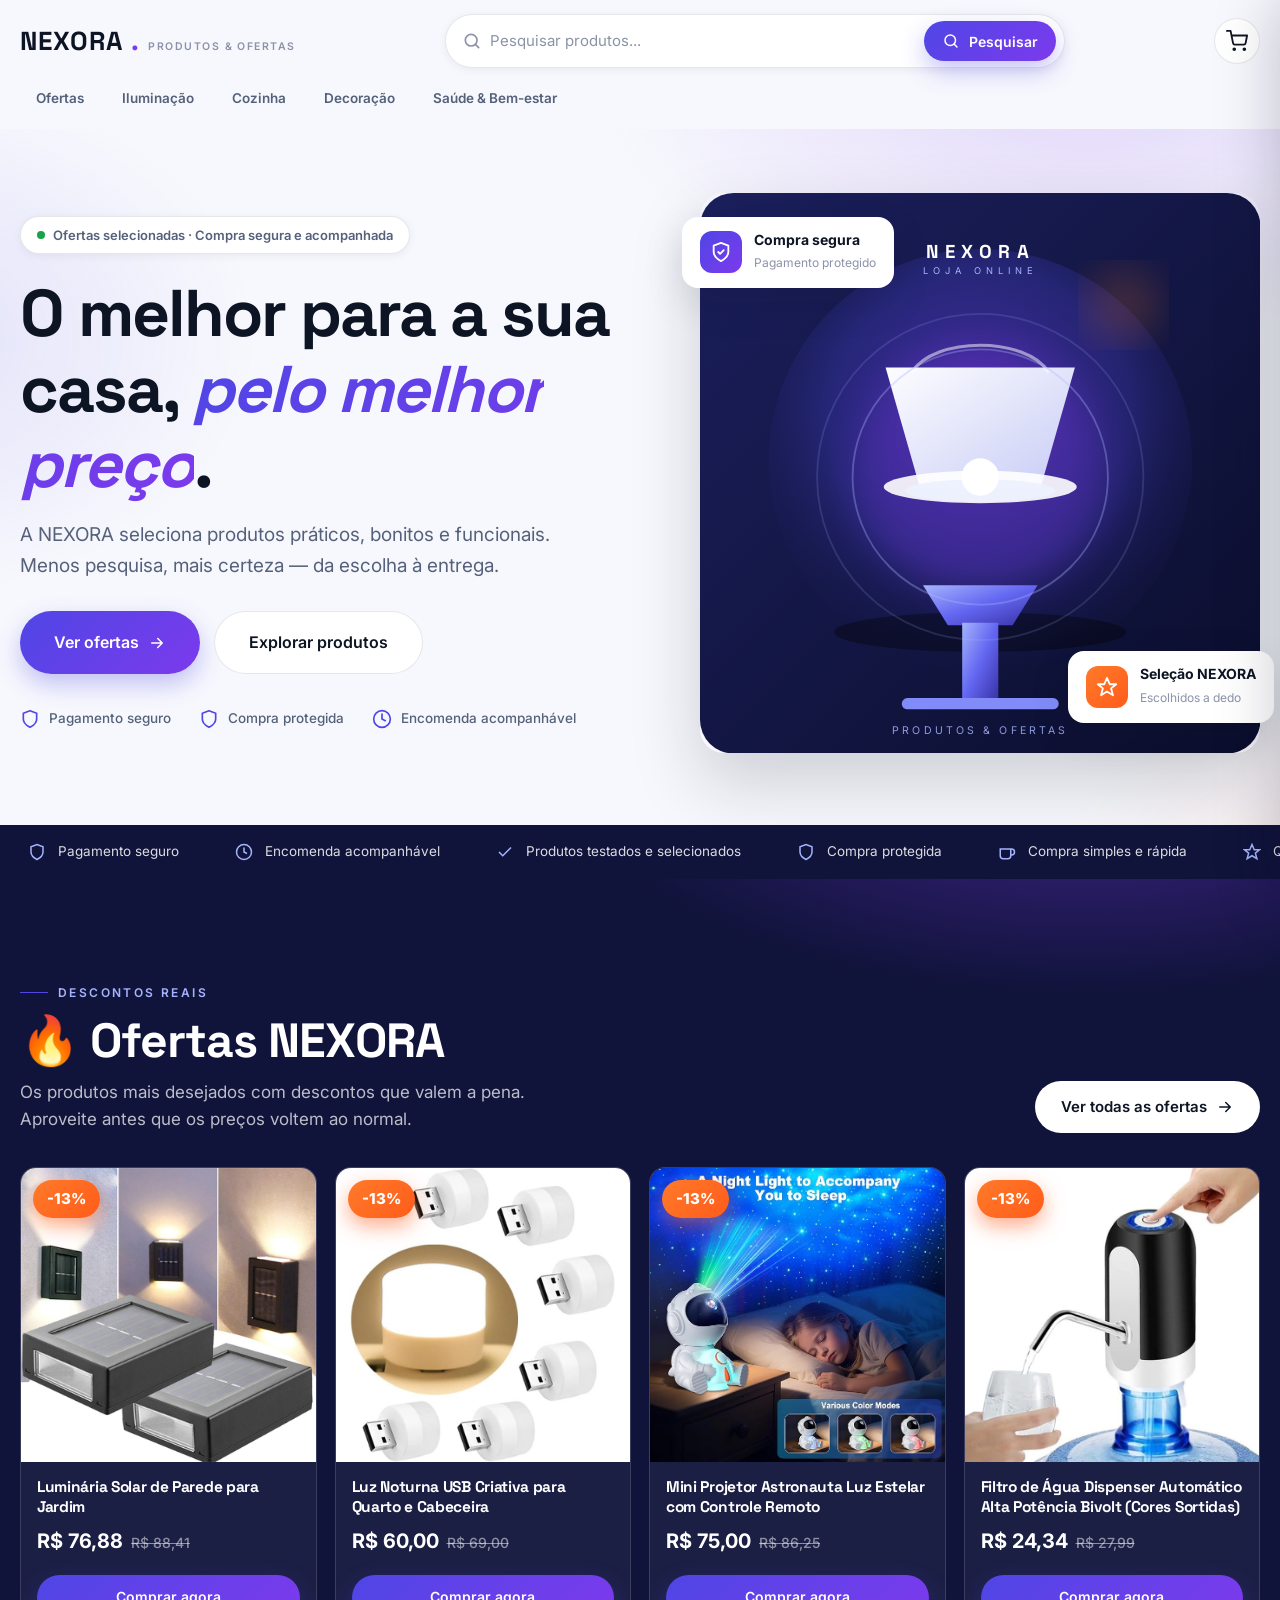
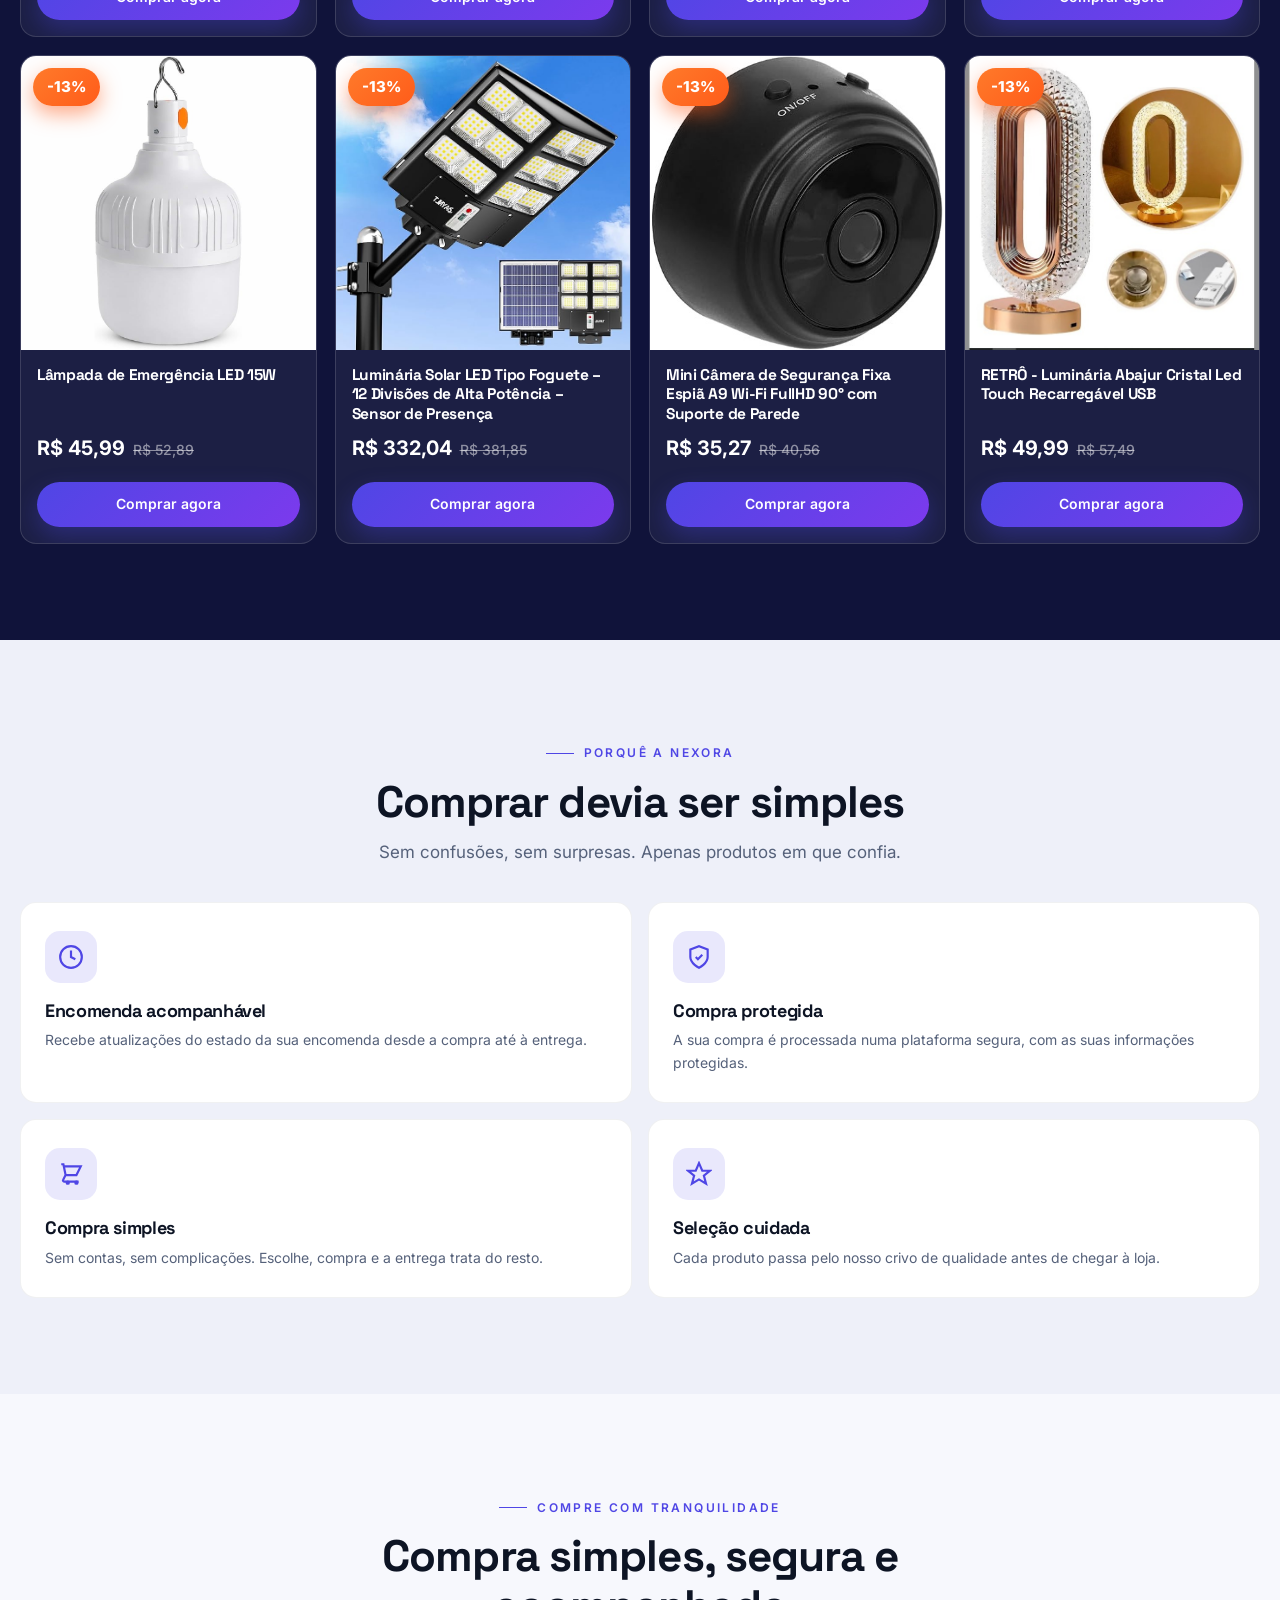
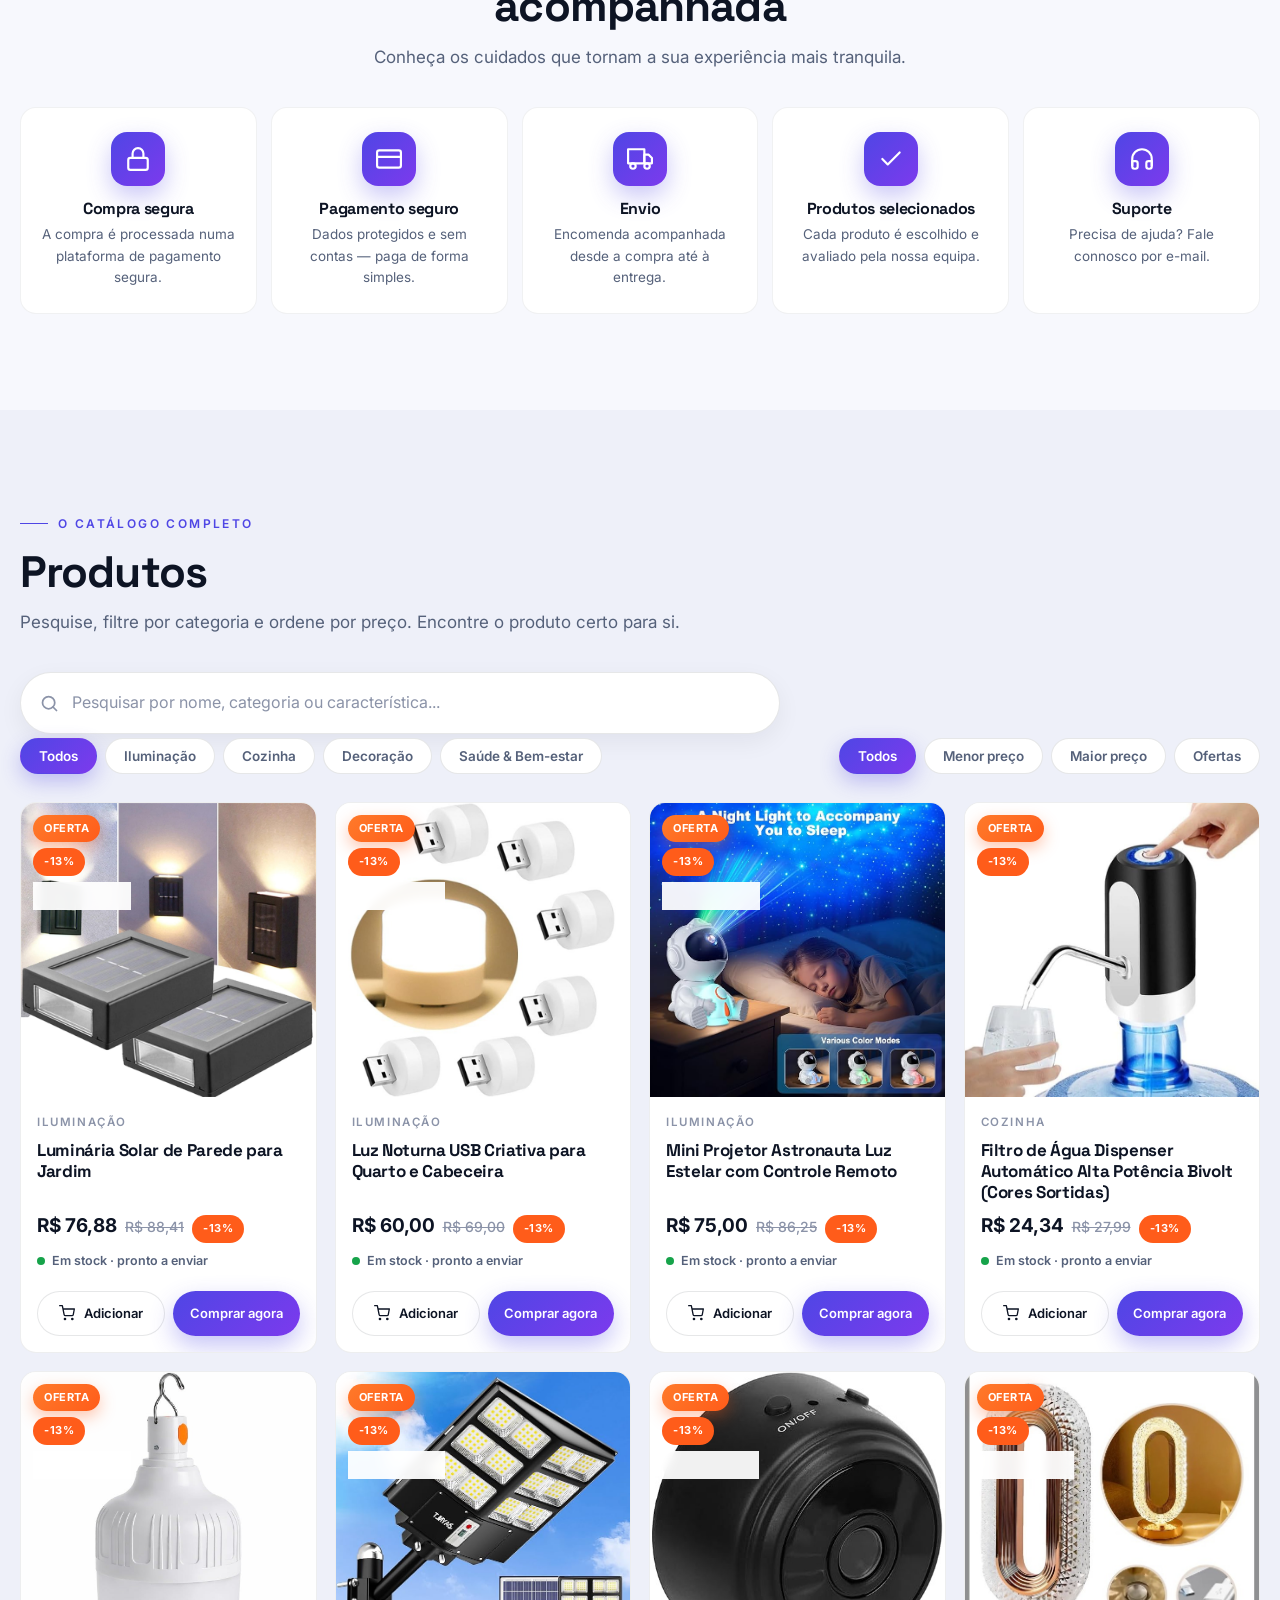
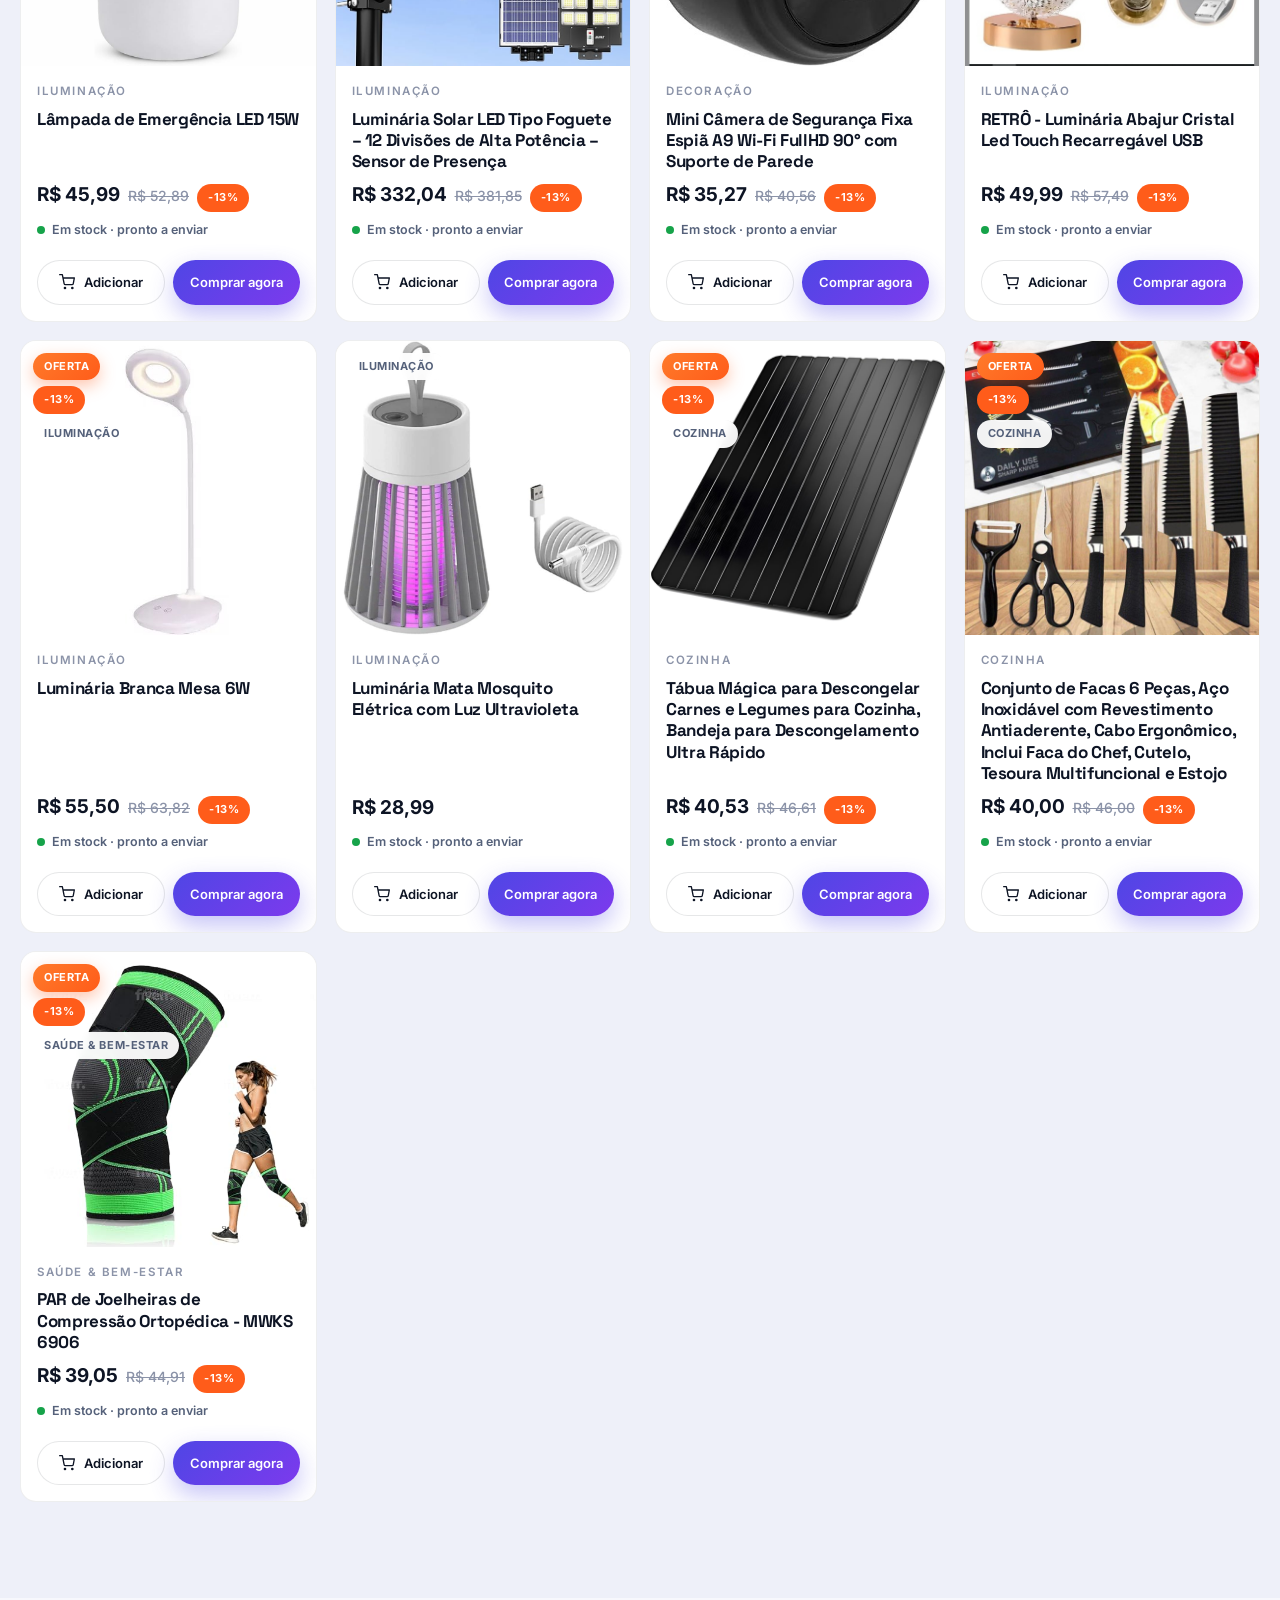
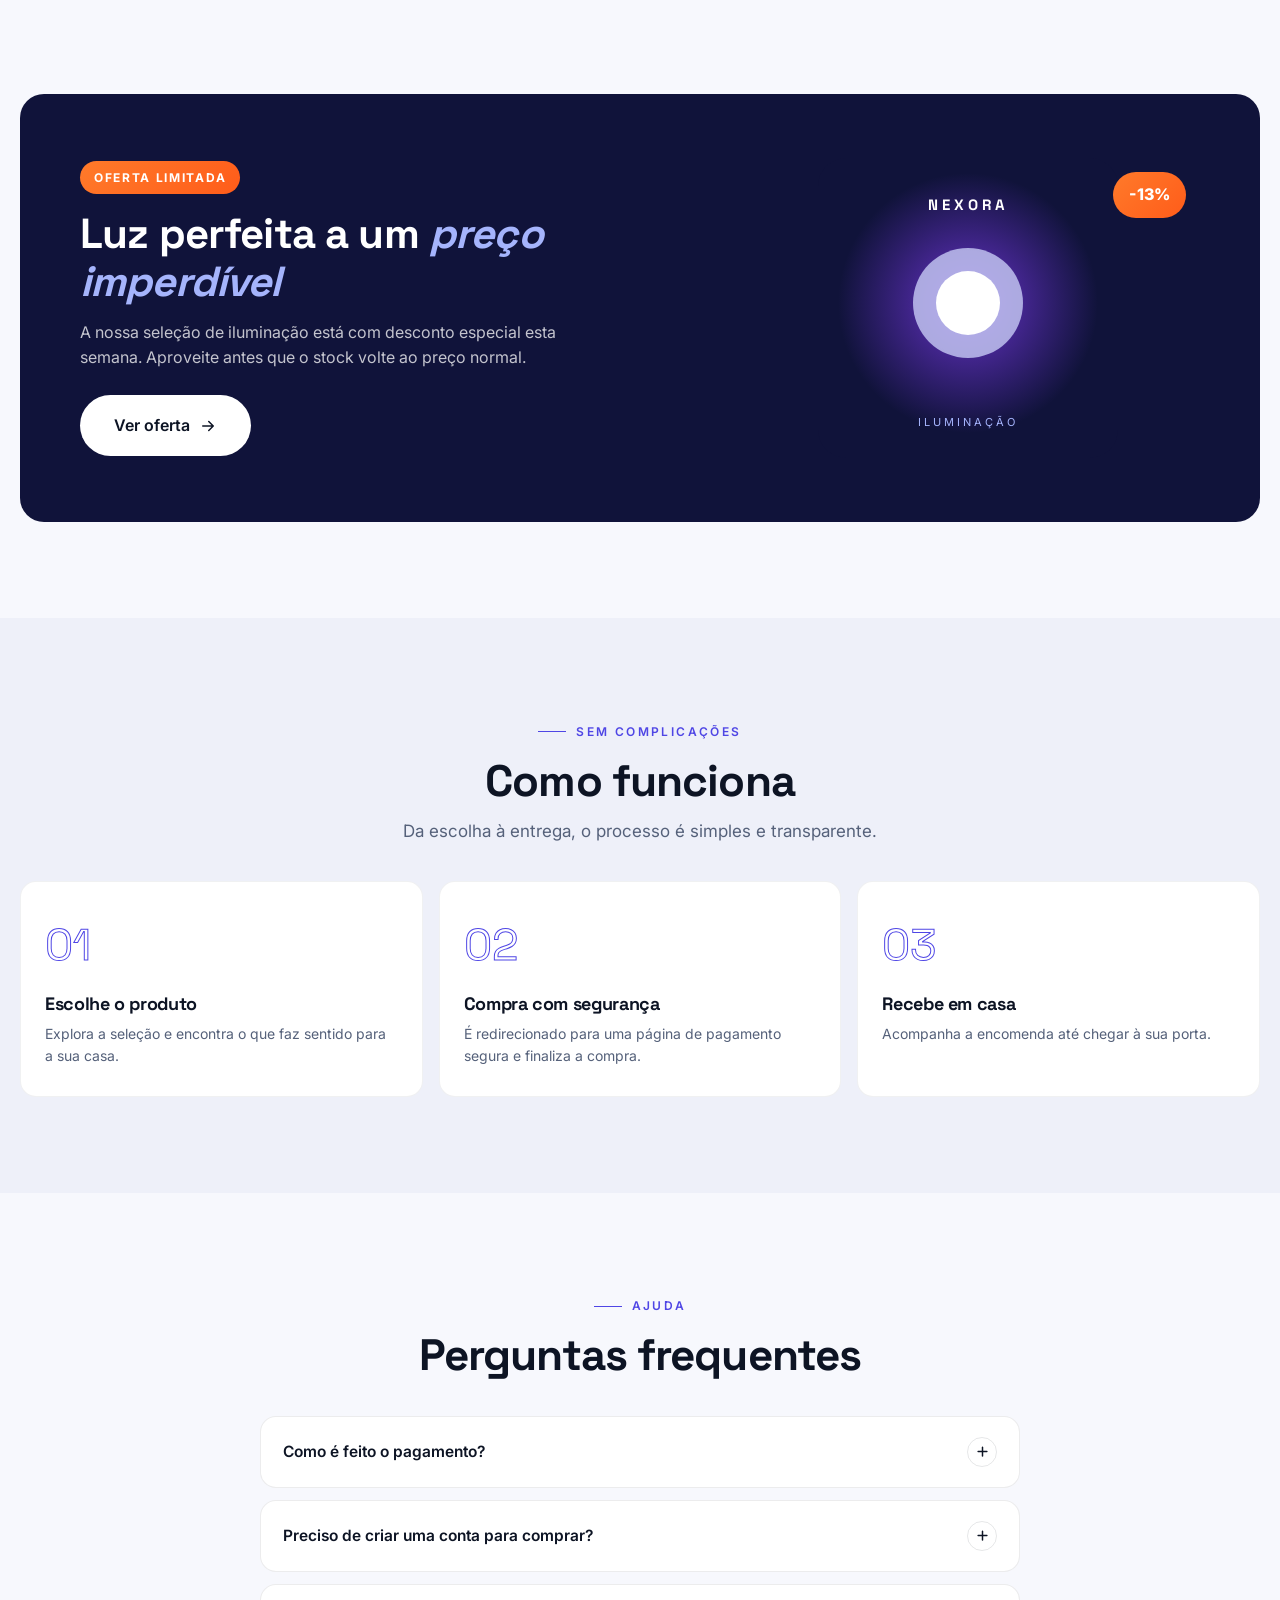
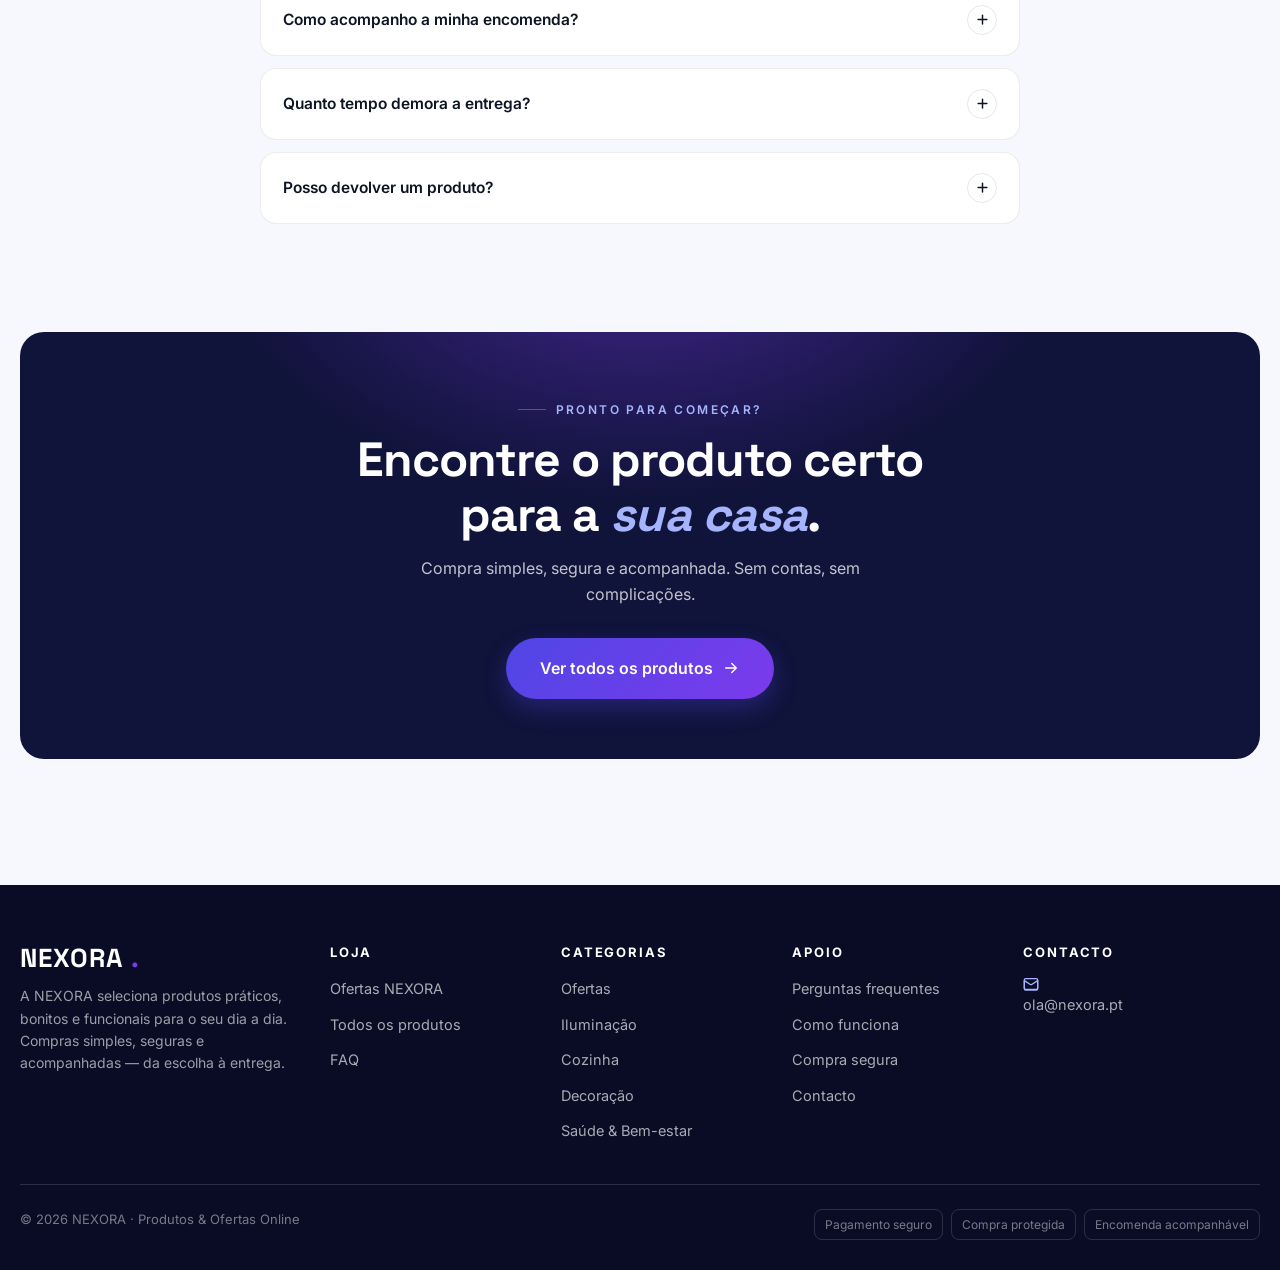
==== commit 50779963: "feat: adicionar produto Joelheiras de Compressao Ortopedica MWKS 6906 (R$ 39,05) com nova categoria " ====
--- a/produto.html
+++ b/produto.html
@@ -28,7 +28,7 @@
     rel="stylesheet"
   />
 
-  <link rel="stylesheet" href="css/styles.css?v=3" />
+  <link rel="stylesheet" href="css/styles.css?v=5" />
 
   <link
     rel="icon"
@@ -514,10 +514,10 @@
   </button>
 
 
-  <script src="js/produtos.js?v=3"></script>
-  <script src="js/cart.js?v=3"></script>
-  <script src="js/ui.js?v=3"></script>
-  <script src="js/produto.js?v=3"></script>
+  <script src="js/produtos.js?v=5"></script>
+  <script src="js/cart.js?v=5"></script>
+  <script src="js/ui.js?v=5"></script>
+  <script src="js/produto.js?v=5"></script>
 
 </body>
 </html>
--- a/css/styles.css
+++ b/css/styles.css
@@ -1754,6 +1754,13 @@
   appearance: textfield;
 }
 
+.cart-item-buy {
+  margin-top: 2px;
+  align-self: flex-start;
+  font-size: 12.5px;
+  padding: 8px 14px;
+}
+
 .cart-item-side {
   grid-area: side;
   display: flex;
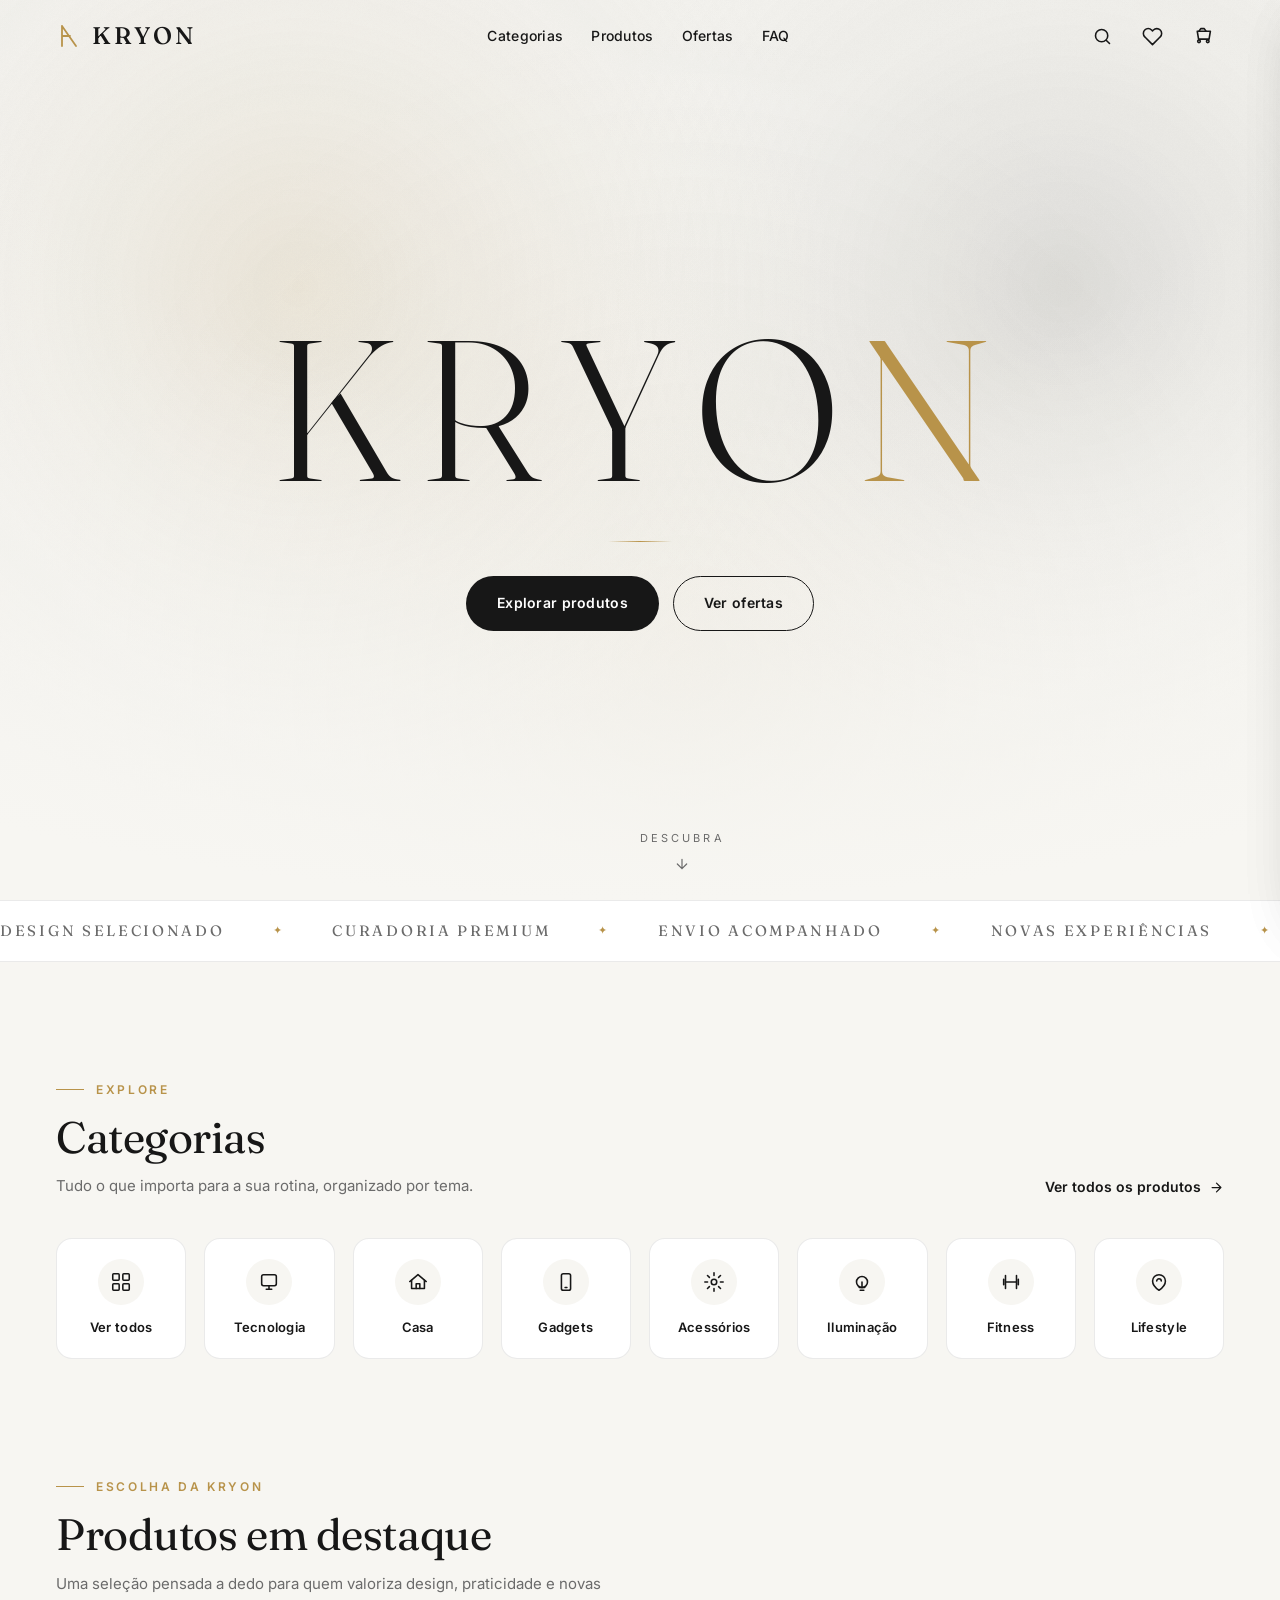
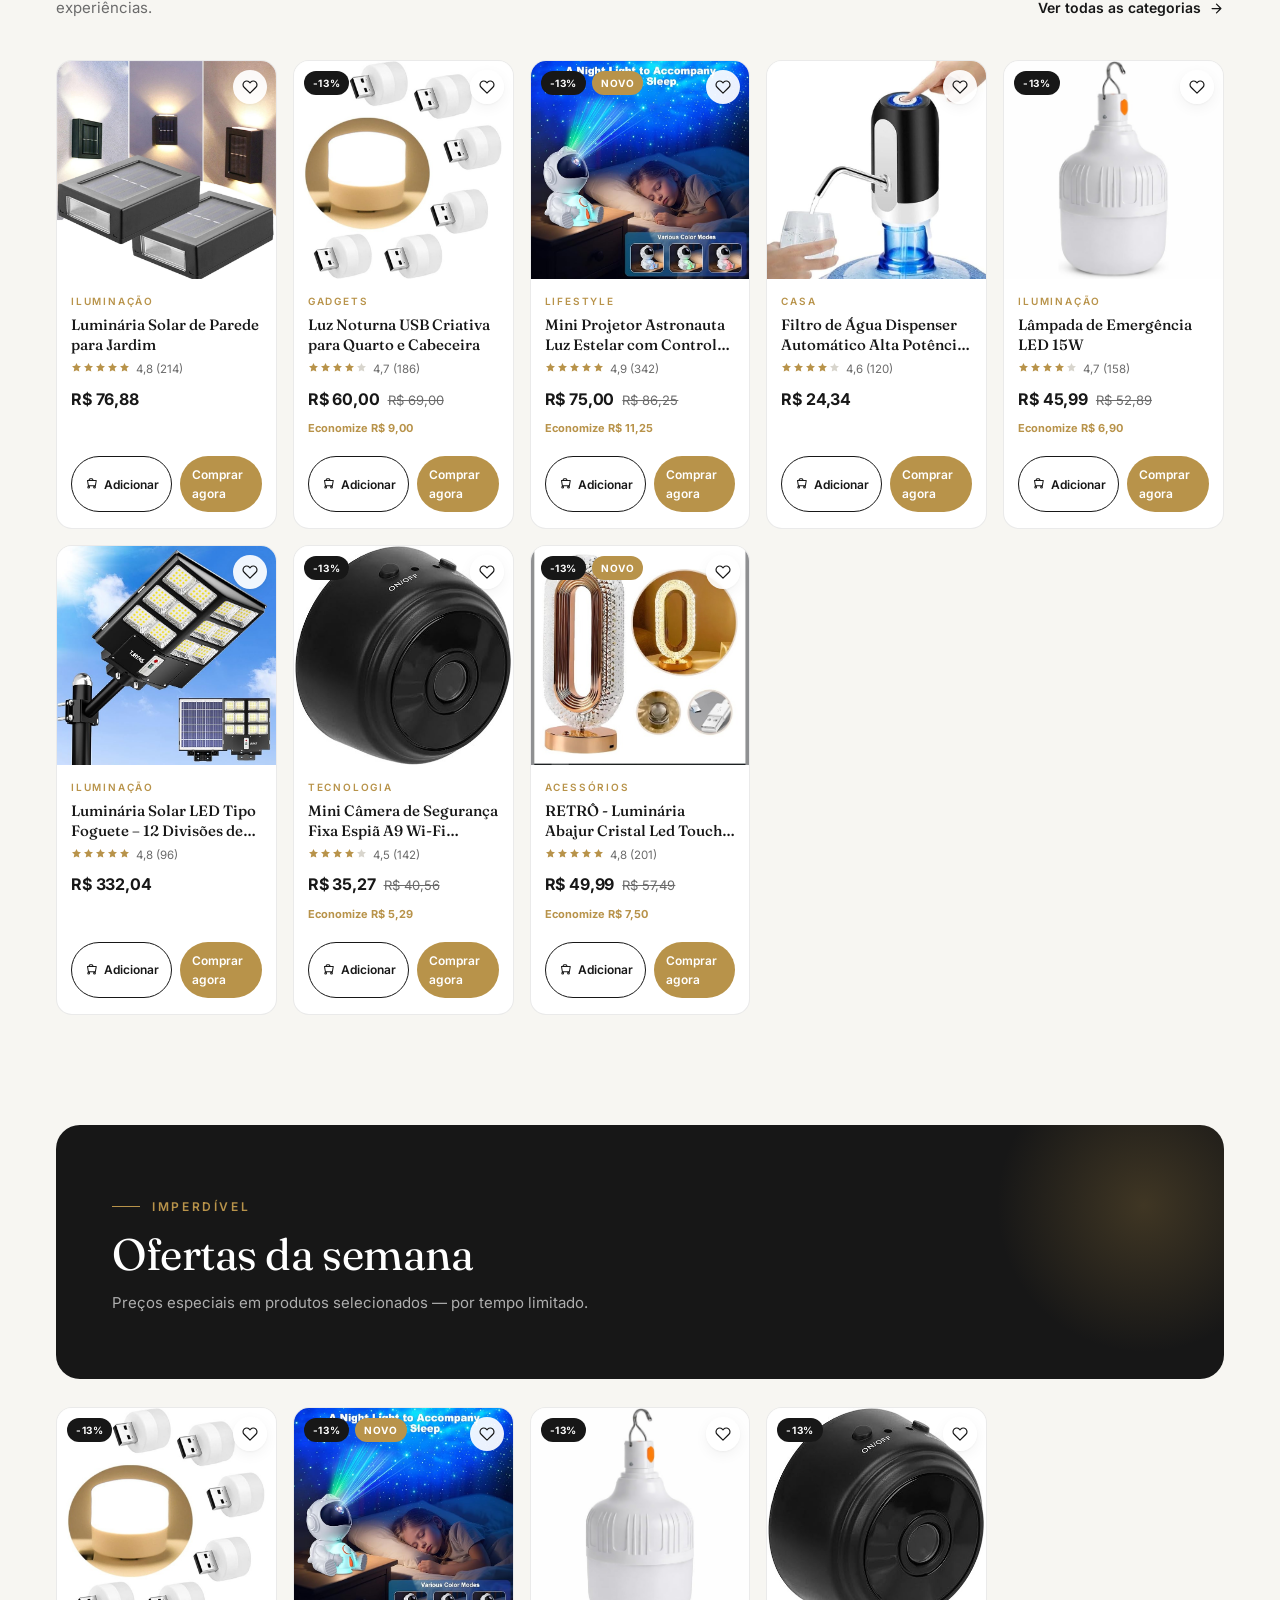
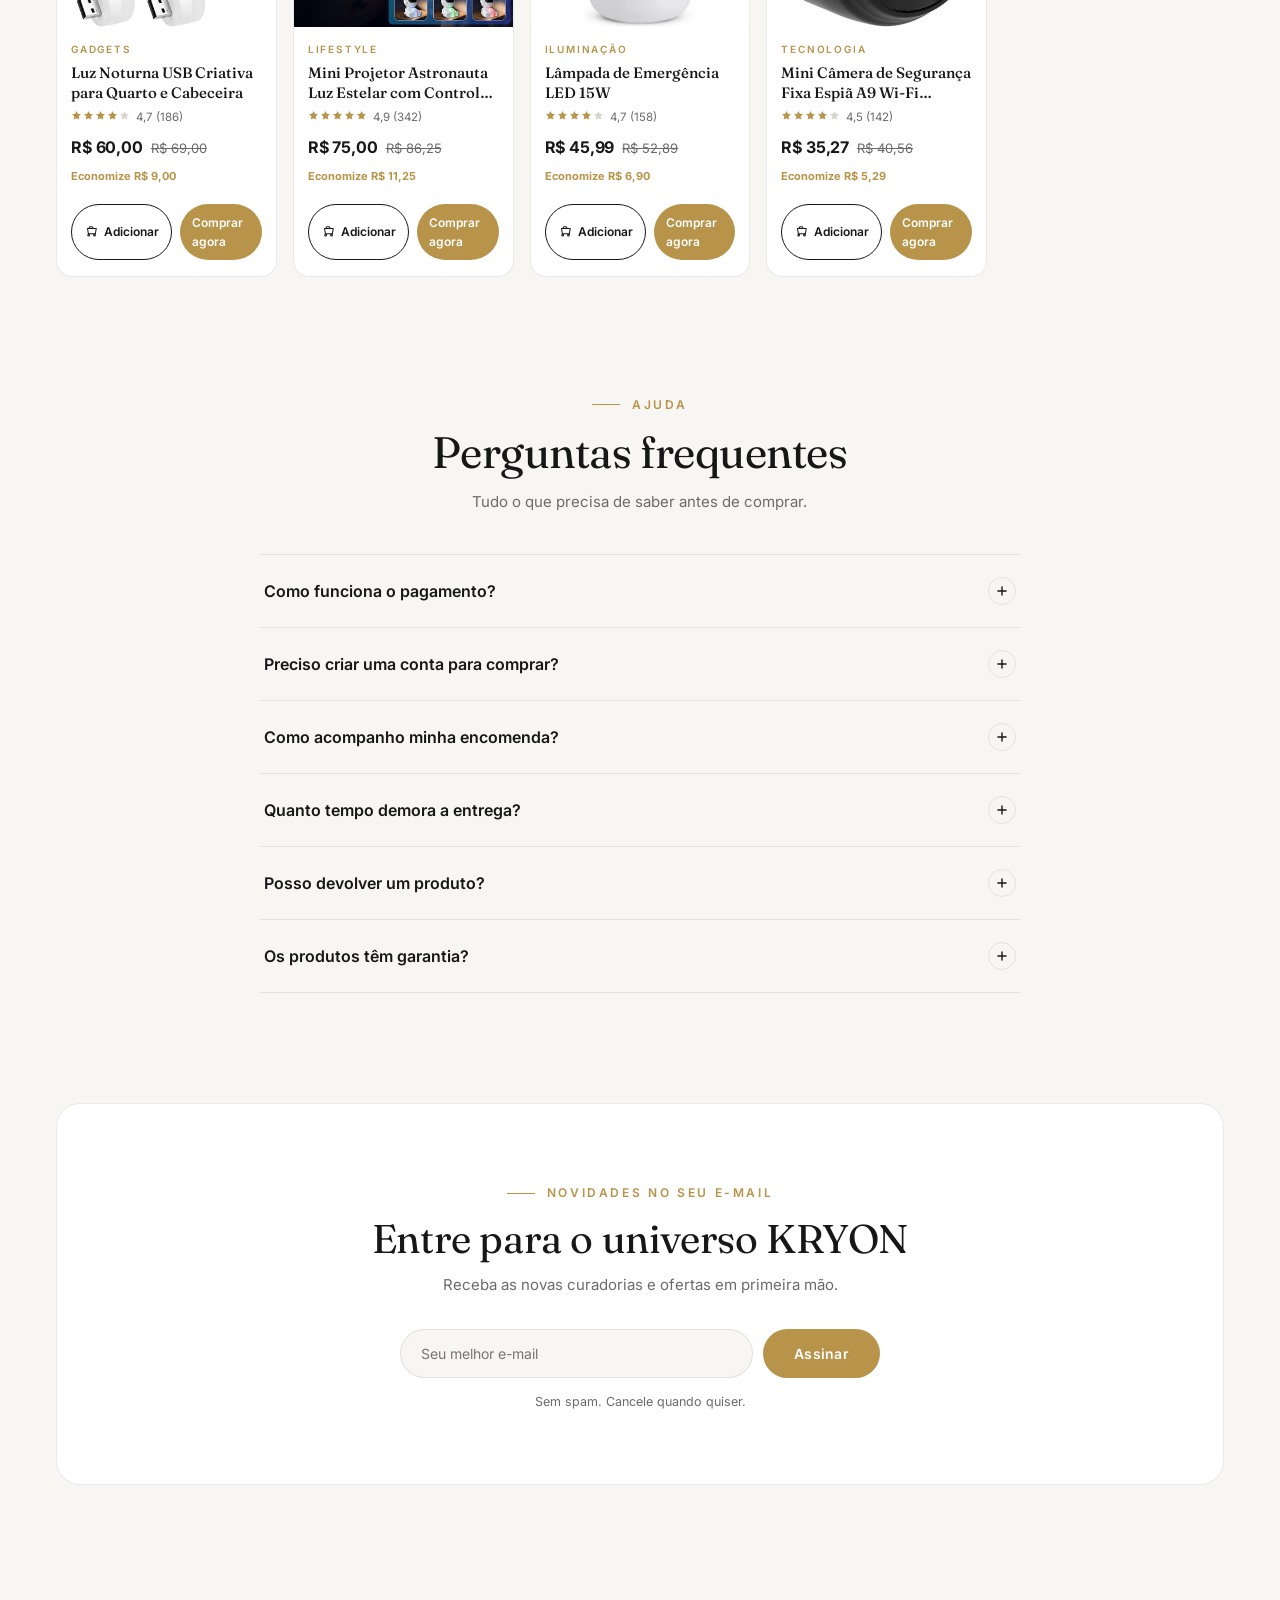
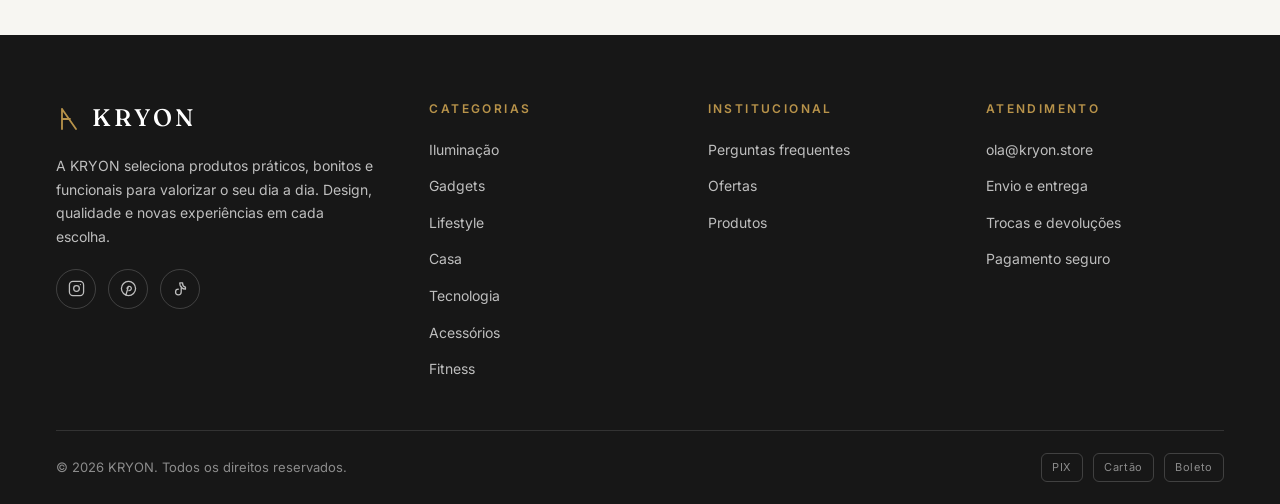
==== commit 926a999b: "Add files via upload" ====
--- a/produto.html
+++ b/produto.html
@@ -1,523 +1,393 @@
 <!DOCTYPE html>
-<html lang="pt">
+<html lang="pt-BR">
 <head>
   <meta charset="UTF-8" />
   <meta name="viewport" content="width=device-width, initial-scale=1.0" />
-
-  <title>NEXORA | Produtos e Ofertas Online</title>
-
-  <meta
-    name="description"
-    content="Detalhes do produto, benefícios e compra segura na NEXORA."
-  />
-
-  <meta name="theme-color" content="#10133a" />
-
-  <meta property="og:title" content="NEXORA | Produtos e Ofertas Online" />
-  <meta
-    property="og:description"
-    content="Produtos selecionados com compras simples, seguras e acompanhadas."
-  />
+  <title>Produto · KRYON</title>
+  <meta name="description" content="KRYON · Curadoria premium para a sua rotina." />
+  <meta name="theme-color" content="#f7f6f2" />
+  <meta property="og:title" content="KRYON" />
+  <meta property="og:description" content="Produtos selecionados para quem valoriza design, praticidade e novas experiências." />
   <meta property="og:type" content="product" />
-
+  <link rel="icon" href="data:image/svg+xml,%3Csvg xmlns='http://www.w3.org/2000/svg' viewBox='0 0 32 32'%3E%3Crect width='32' height='32' rx='8' fill='%23171717'/%3E%3Ctext x='16' y='22' font-family='Georgia,serif' font-size='18' fill='%23B8934A' text-anchor='middle'%3EK%3C/text%3E%3C/svg%3E" />
   <link rel="preconnect" href="https://fonts.googleapis.com" />
   <link rel="preconnect" href="https://fonts.gstatic.com" crossorigin />
-
-  <link
-    href="https://fonts.googleapis.com/css2?family=Inter:wght@400;500;600;700&family=Space+Grotesk:wght@400;500;600;700&display=swap"
-    rel="stylesheet"
-  />
-
-  <link rel="stylesheet" href="css/styles.css?v=5" />
-
-  <link
-    rel="icon"
-    type="image/svg+xml"
-    href="data:image/svg+xml,%3Csvg xmlns='http://www.w3.org/2000/svg' viewBox='0 0 32 32'%3E%3Cdefs%3E%3ClinearGradient id='g' x1='0' y1='0' x2='1' y2='1'%3E%3Cstop offset='0' stop-color='%234f46e5'/%3E%3Cstop offset='1' stop-color='%237c3aed'/%3E%3C/linearGradient%3E%3C/defs%3E%3Crect width='32' height='32' rx='8' fill='url(%23g)'/%3E%3Ctext x='16' y='23' font-family='Arial,sans-serif' font-size='18' fill='%23fff' text-anchor='middle' font-weight='bold'%3EN%3C/text%3E%3C/svg%3E"
-  />
+  <link href="https://fonts.googleapis.com/css2?family=Fraunces:opsz,wght@9..144,300;9..144,400;9..144,500;9..144,600&family=Inter:wght@400;500;600;700&display=swap" rel="stylesheet" />
+  <link rel="stylesheet" href="css/kryon.css?v=2" />
 </head>
-
 <body>
-
-  <!-- ================= HEADER ================= -->
-
-  <header class="header" id="header">
-
+  <a class="sr-only" href="#main">Pular para o conteúdo</a>
+
+  <!-- ===== Header ===== -->
+  <header class="site-header" id="siteHeader">
+    <div class="container header-inner">
+      <a href="index.html" class="brand" aria-label="KRYON — página inicial">
+        <span class="brand-mark" aria-hidden="true">
+          <svg viewBox="0 0 26 26" fill="none" stroke="#B8934A" stroke-width="1.8" stroke-linecap="round" stroke-linejoin="round">
+            <path d="M6 3v20M6 3l14 20M6 13h8" />
+          </svg>
+        </span>
+        <span>KRYON</span>
+      </a>
+
+      <nav class="header-nav" aria-label="Navegação principal">
+        <a href="index.html#categorias">Categorias</a>
+        <a href="index.html#destaques">Produtos</a>
+        <a href="index.html#ofertas">Ofertas</a>
+        <a href="index.html#faq">FAQ</a>
+      </nav>
+
+      <div class="header-actions">
+        <button class="icon-btn header-search-trigger" id="searchOpen" aria-label="Abrir pesquisa" type="button">
+          <svg viewBox="0 0 24 24" fill="none" stroke="currentColor" stroke-width="1.8" stroke-linecap="round" stroke-linejoin="round" aria-hidden="true">
+            <circle cx="11" cy="11" r="7" />
+            <path d="m20 20-3.5-3.5" />
+          </svg>
+        </button>
+        <button class="icon-btn" id="favOpen" aria-label="Abrir favoritos" type="button">
+          <svg viewBox="0 0 24 24" fill="none" stroke="currentColor" stroke-width="1.8" stroke-linecap="round" stroke-linejoin="round" aria-hidden="true">
+            <path d="M20.84 4.61a5.5 5.5 0 0 0-7.78 0L12 5.67l-1.06-1.06a5.5 5.5 0 0 0-7.78 7.78l1.06 1.06L12 21.23l7.78-7.78 1.06-1.06a5.5 5.5 0 0 0 0-7.78z" />
+          </svg>
+          <span class="badge-count" id="favCount" hidden></span>
+        </button>
+        <button class="icon-btn" id="cartOpen" aria-label="Abrir carrinho" type="button">
+          <svg viewBox="0 0 24 24" fill="none" stroke="currentColor" stroke-width="1.8" stroke-linecap="round" stroke-linejoin="round" aria-hidden="true">
+            <path d="M6 6h15l-1.5 9h-12z" />
+            <path d="M8 19a1.5 1.5 0 1 0 0-3 1.5 1.5 0 0 0 0 3z" />
+            <path d="M18 19a1.5 1.5 0 1 0 0-3 1.5 1.5 0 0 0 0 3z" />
+            <path d="M8 6l2-3h4l2 3" />
+          </svg>
+          <span class="badge-count" id="cartCount" hidden></span>
+        </button>
+        <button class="burger" id="burger" aria-label="Abrir menu" aria-expanded="false" type="button">
+          <span></span><span></span><span></span>
+        </button>
+      </div>
+    </div>
+  </header>
+
+  <!-- ===== Menu mobile ===== -->
+  <div class="mobile-menu" id="mobileMenu" aria-hidden="true">
+    <div class="mobile-menu-top">
+      <a href="index.html" class="brand">
+        <span class="brand-mark" aria-hidden="true">
+          <svg viewBox="0 0 26 26" fill="none" stroke="#B8934A" stroke-width="1.8" stroke-linecap="round" stroke-linejoin="round">
+            <path d="M6 3v20M6 3l14 20M6 13h8" />
+          </svg>
+        </span>
+        <span>KRYON</span>
+      </a>
+      <button class="icon-btn" id="mobileMenuClose" aria-label="Fechar menu" type="button">
+        <svg viewBox="0 0 24 24" fill="none" stroke="currentColor" stroke-width="1.8" stroke-linecap="round" stroke-linejoin="round" aria-hidden="true">
+          <path d="M18 6 6 18M6 6l12 12" />
+        </svg>
+      </button>
+    </div>
+    <nav class="mobile-menu-nav" aria-label="Menu mobile">
+      <a href="index.html#categorias">Categorias</a>
+      <a href="index.html#destaques">Produtos</a>
+      <a href="index.html#ofertas">Ofertas</a>
+      <a href="index.html#faq">FAQ</a>
+    </nav>
+    <div class="mobile-menu-cats" id="mobileMenuCats"></div>
+  </div>
+
+  <main id="main" class="product-page">
     <div class="container">
-
-      <div class="header-top">
-
-        <a href="index.html" class="logo" aria-label="NEXORA — Início">
-          NEXORA<span class="dot">.</span>
-          <small>Produtos &amp; Ofertas</small>
-        </a>
-
-        <form class="header-search" id="headerSearchForm" role="search" autocomplete="off">
-          <svg viewBox="0 0 24 24" fill="none" stroke="currentColor" stroke-width="2" stroke-linecap="round" stroke-linejoin="round" aria-hidden="true">
-            <circle cx="11" cy="11" r="7"></circle>
-            <path d="m20 20-4-4"></path>
-          </svg>
-          <input id="headerSearchInput" type="search" placeholder="Pesquisar produtos..." aria-label="Pesquisar produtos" />
-          <button type="submit" class="btn btn-accent btn-sm header-search-btn" aria-label="Pesquisar">
-            <svg viewBox="0 0 24 24" fill="none" stroke="currentColor" stroke-width="2" stroke-linecap="round" stroke-linejoin="round" aria-hidden="true">
-              <circle cx="11" cy="11" r="7"></circle>
-              <path d="m20 20-4-4"></path>
-            </svg>
-            <span>Pesquisar</span>
-          </button>
-        </form>
-
-        <div class="header-actions">
-
-          <button type="button" class="cart-btn" id="cartOpen" aria-label="Abrir carrinho">
-            <svg viewBox="0 0 24 24" fill="none" stroke="currentColor" stroke-width="2" stroke-linecap="round" stroke-linejoin="round" aria-hidden="true">
-              <circle cx="9" cy="21" r="1"></circle>
-              <circle cx="20" cy="21" r="1"></circle>
-              <path d="M1 1h4l2.68 13.39a2 2 0 002 1.61h9.72a2 2 0 002-1.61L23 6H6"></path>
-            </svg>
-            <span class="cart-count" id="cartCount">0</span>
-          </button>
-
-          <button class="burger" id="burger" aria-label="Abrir menu" aria-expanded="false" type="button">
-            <span></span>
-            <span></span>
-            <span></span>
-          </button>
-
-        </div>
-
-      </div>
-
-      <nav class="header-cats" id="headerCats" aria-label="Categorias"></nav>
-
-    </div>
-
-  </header>
-
-
-  <!-- ================= MOBILE MENU ================= -->
-
-  <div class="mobile-menu" id="mobileMenu">
-
-    <div class="mobile-menu-head">
-      <a href="index.html" class="logo" aria-label="NEXORA — Início">
-        NEXORA<span class="dot">.</span>
-      </a>
-      <button type="button" class="mobile-menu-close" id="mobileMenuClose" aria-label="Fechar menu">
-        <svg viewBox="0 0 24 24" fill="none" stroke="currentColor" stroke-width="2" stroke-linecap="round"><path d="M18 6L6 18M6 6l12 12"/></svg>
-      </button>
-    </div>
-
-    <a href="index.html" class="menu-link">Início</a>
-    <a href="index.html#ofertas-destaque" class="menu-link">Ofertas NEXORA</a>
-    <a href="index.html#ofertas" class="menu-link">Todos os produtos</a>
-    <a href="index.html#faq" class="menu-link">FAQ</a>
-    <a href="index.html#contacto" class="menu-link">Contacto</a>
-
-    <span class="mobile-menu-label">Categorias</span>
-    <div class="cat-list" id="mobileCats"></div>
-
-    <a href="index.html#ofertas" class="btn btn-accent">Ver produtos</a>
-
-  </div>
-
-
-  <!-- ================= CART DRAWER ================= -->
-
-  <div class="cart-overlay" id="cartOverlay"></div>
-
-  <aside class="cart-drawer" id="cartDrawer" aria-label="Carrinho de compras">
-
-    <div class="cart-head">
-      <div>
-        <h2>O seu carrinho</h2>
-        <span class="cart-head-count" id="cartCountText"></span>
-      </div>
-      <button type="button" class="cart-close" id="cartClose" aria-label="Fechar carrinho">
-        <svg viewBox="0 0 24 24" fill="none" stroke="currentColor" stroke-width="2" stroke-linecap="round"><path d="M18 6L6 18M6 6l12 12"/></svg>
-      </button>
-    </div>
-
-    <div class="cart-body" id="cartItems"></div>
-
-    <div class="cart-empty" id="cartEmpty" hidden>
-      <svg viewBox="0 0 24 24" fill="none" stroke="currentColor" stroke-width="1.5" stroke-linecap="round" stroke-linejoin="round" aria-hidden="true">
-        <circle cx="9" cy="21" r="1"></circle>
-        <circle cx="20" cy="21" r="1"></circle>
-        <path d="M1 1h4l2.68 13.39a2 2 0 002 1.61h9.72a2 2 0 002-1.61L23 6H6"></path>
-      </svg>
-      <p>O seu carrinho está vazio.</p>
-      <button type="button" class="btn btn-ghost" id="cartContinue2">Continuar comprando</button>
-    </div>
-
-    <div class="cart-foot" id="cartFooter" hidden>
-      <div class="cart-subtotal-row">
-        <span>Subtotal</span>
-        <strong id="cartSubtotal"></strong>
-      </div>
-      <p class="cart-note">Cada artigo é pago com segurança na sua página de pagamento.</p>
-      <button type="button" class="btn btn-accent" id="cartContinue">Continuar comprando</button>
-    </div>
-
-  </aside>
-
-
-  <main class="product-page">
-
-    <div class="container">
-
-      <!-- Breadcrumb -->
+      <!-- ===== Breadcrumb ===== -->
       <nav class="breadcrumb" aria-label="Localização atual">
         <a href="index.html">Início</a>
         <span class="sep">/</span>
-        <span id="bcCat"></span>
+        <a href="index.html#categorias" id="bcCat">Categoria</a>
         <span class="sep">/</span>
-        <span id="bcName"></span>
+        <span id="bcName">Produto</span>
       </nav>
 
-      <!-- Detalhe principal -->
-      <div class="pd-grid">
-
-        <!-- 1. Imagens -->
-        <div class="gallery">
-
-          <div class="gallery-main">
-
-            <img
-              id="gMain"
-              src="images/produtos/hero-nexora.svg"
-              alt=""
-            />
-
-            <div class="gallery-badges" id="gBadges"></div>
-
-          </div>
-
+      <div class="product-layout">
+        <!-- ===== Galeria ===== -->
+        <div class="product-gallery reveal">
+          <div class="gallery-main" id="galleryMain">
+            <img id="gMain" src="" alt="" />
+          </div>
           <div class="gallery-thumbs" id="gThumbs"></div>
-
-        </div>
-
-        <!-- 2-7. Informação + compra -->
-        <div class="pd-info">
-
-          <span class="pd-cat" id="pdCategoria"></span>
-
-          <h1 class="pd-title" id="pdNome"></h1>
-
-          <p class="pd-benefit-line">
-
-            <svg viewBox="0 0 24 24" fill="none" stroke="currentColor" stroke-width="2" stroke-linecap="round" stroke-linejoin="round" aria-hidden="true">
-              <path d="M20 6L9 17l-5-5" />
-            </svg>
-
-            <span id="pdCurto"></span>
-
-          </p>
-
-          <div class="pd-price" id="pdPreco"></div>
-
-          <span class="pd-stock" id="pdStock"></span>
-
-          <div class="buy-box">
-
-            <form class="add-cart" id="addToCartForm">
-
-              <div class="qty-wrap">
-                <button type="button" class="qty-btn qty-stepper" data-step="-1" aria-label="Diminuir quantidade">−</button>
-                <input type="number" class="qty-input" id="cartQty" value="1" min="1" max="99" aria-label="Quantidade" />
-                <button type="button" class="qty-btn qty-stepper" data-step="1" aria-label="Aumentar quantidade">+</button>
-              </div>
-
-              <button type="submit" class="btn btn-ghost btn-lg add-cart-btn">
-                <svg viewBox="0 0 24 24" fill="none" stroke="currentColor" stroke-width="2" stroke-linecap="round" stroke-linejoin="round" aria-hidden="true">
-                  <circle cx="9" cy="21" r="1"></circle>
-                  <circle cx="20" cy="21" r="1"></circle>
-                  <path d="M1 1h4l2.68 13.39a2 2 0 002 1.61h9.72a2 2 0 002-1.61L23 6H6"></path>
-                </svg>
-                Adicionar ao carrinho
-              </button>
-
-            </form>
-
-            <a href="#" id="pdBuyBtn" class="btn btn-accent btn-lg" target="_blank" rel="noopener nofollow" data-kairos>
+        </div>
+
+        <!-- ===== Info ===== -->
+        <div class="product-info reveal d1">
+          <span class="product-cat" id="pdCategoria">Categoria</span>
+          <h1 class="product-title" id="pdNome">Produto</h1>
+
+          <div class="product-rating">
+            <span class="stars" id="pdStars"></span>
+            <span class="rating-value" id="pdRatingValue"></span>
+            <span id="pdRatingCount"></span>
+          </div>
+
+          <p class="product-short" id="pdCurto"></p>
+
+          <div class="product-price-row">
+            <span class="price" id="pdPreco"></span>
+            <span class="price-old" id="pdPrecoAntigo" hidden></span>
+            <span class="price-save-badge" id="pdDesconto" hidden></span>
+          </div>
+
+          <span class="product-stock" id="pdStock"></span>
+
+          <div class="product-cta-row">
+            <div class="qty-stepper">
+              <button type="button" data-step="-1" aria-label="Diminuir quantidade">−</button>
+              <input type="number" id="cartQty" value="1" min="1" max="99" aria-label="Quantidade" />
+              <button type="button" data-step="1" aria-label="Aumentar quantidade">+</button>
+            </div>
+            <button class="btn btn-primary" id="pdAddCart" type="button">
+              <svg viewBox="0 0 24 24" fill="none" stroke="currentColor" stroke-width="1.8" stroke-linecap="round" stroke-linejoin="round" aria-hidden="true"><path d="M6 6h15l-1.5 9h-12z"/><path d="M8 19a1.5 1.5 0 1 0 0-3 1.5 1.5 0 0 0 0 3z"/><path d="M18 19a1.5 1.5 0 1 0 0-3 1.5 1.5 0 0 0 0 3z"/><path d="M8 6l2-3h4l2 3"/></svg>
+              Adicionar ao carrinho
+            </button>
+            <button class="btn btn-gold" id="pdBuyBtn" type="button">
+              <svg viewBox="0 0 24 24" fill="none" stroke="currentColor" stroke-width="1.8" stroke-linecap="round" stroke-linejoin="round" aria-hidden="true"><path d="M5 12h14M12 5l7 7-7 7"/></svg>
               Comprar agora
-              <svg viewBox="0 0 24 24" fill="none" stroke="currentColor" stroke-width="2" stroke-linecap="round" stroke-linejoin="round" aria-hidden="true">
-                <path d="M5 12h14M13 6l6 6-6 6" />
+            </button>
+            <button class="icon-btn" id="pdFav" aria-label="Adicionar aos favoritos" style="width:50px;height:50px;border:1px solid var(--line);border-radius:50%" type="button">
+              <svg viewBox="0 0 24 24" fill="none" stroke="currentColor" stroke-width="1.8" stroke-linecap="round" stroke-linejoin="round" aria-hidden="true">
+                <path d="M20.84 4.61a5.5 5.5 0 0 0-7.78 0L12 5.67l-1.06-1.06a5.5 5.5 0 0 0-7.78 7.78l1.06 1.06L12 21.23l7.78-7.78 1.06-1.06a5.5 5.5 0 0 0 0-7.78z" />
               </svg>
-            </a>
-
-            <span class="buy-secure">
-
-              <svg viewBox="0 0 24 24" fill="none" stroke="currentColor" stroke-width="2" stroke-linecap="round" stroke-linejoin="round" aria-hidden="true">
-                <path d="M12 22s8-4 8-10V5l-8-3-8 3v7c0 6 8 10 8 10z" />
+            </button>
+          </div>
+
+          <div class="product-features">
+            <div class="product-feature">
+              <svg viewBox="0 0 24 24" fill="none" stroke="currentColor" stroke-width="1.8" stroke-linecap="round" stroke-linejoin="round" aria-hidden="true"><rect x="3" y="11" width="18" height="11" rx="2"/><path d="M7 11V7a5 5 0 0 1 10 0v4"/></svg>
+              Pagamento seguro
+            </div>
+            <div class="product-feature">
+              <svg viewBox="0 0 24 24" fill="none" stroke="currentColor" stroke-width="1.8" stroke-linecap="round" stroke-linejoin="round" aria-hidden="true"><path d="M3 7h18M3 7l1.5 12h15L21 7M9 4h6l1 3H8l1-3z"/></svg>
+              Envio acompanhado
+            </div>
+            <div class="product-feature">
+              <svg viewBox="0 0 24 24" fill="none" stroke="currentColor" stroke-width="1.8" stroke-linecap="round" stroke-linejoin="round" aria-hidden="true"><path d="M20 6 9 17l-5-5"/></svg>
+              Qualidade selecionada
+            </div>
+          </div>
+
+          <!-- ===== Accordion ===== -->
+          <div class="product-accordion">
+            <div class="accordion-item open">
+              <button class="accordion-trigger" aria-expanded="true" type="button">
+                Descrição
+                <span class="accordion-chev"><svg viewBox="0 0 24 24" fill="none" stroke="currentColor" stroke-width="2" stroke-linecap="round" stroke-linejoin="round" aria-hidden="true"><path d="M12 5v14M5 12h14"/></svg></span>
+              </button>
+              <div class="accordion-panel">
+                <div class="accordion-panel-inner">
+                  <p id="pdDesc"></p>
+                </div>
+              </div>
+            </div>
+            <div class="accordion-item">
+              <button class="accordion-trigger" aria-expanded="false" type="button">
+                Benefícios
+                <span class="accordion-chev"><svg viewBox="0 0 24 24" fill="none" stroke="currentColor" stroke-width="2" stroke-linecap="round" stroke-linejoin="round" aria-hidden="true"><path d="M12 5v14M5 12h14"/></svg></span>
+              </button>
+              <div class="accordion-panel">
+                <div class="accordion-panel-inner">
+                  <ul id="pdBeneficios"></ul>
+                </div>
+              </div>
+            </div>
+            <div class="accordion-item" id="comoFuncionaSec">
+              <button class="accordion-trigger" aria-expanded="false" type="button">
+                Como funciona
+                <span class="accordion-chev"><svg viewBox="0 0 24 24" fill="none" stroke="currentColor" stroke-width="2" stroke-linecap="round" stroke-linejoin="round" aria-hidden="true"><path d="M12 5v14M5 12h14"/></svg></span>
+              </button>
+              <div class="accordion-panel">
+                <div class="accordion-panel-inner">
+                  <div class="steps" id="pdComoFunciona"></div>
+                </div>
+              </div>
+            </div>
+            <div class="accordion-item" id="porqueSec">
+              <button class="accordion-trigger" aria-expanded="false" type="button">
+                Por que escolher
+                <span class="accordion-chev"><svg viewBox="0 0 24 24" fill="none" stroke="currentColor" stroke-width="2" stroke-linecap="round" stroke-linejoin="round" aria-hidden="true"><path d="M12 5v14M5 12h14"/></svg></span>
+              </button>
+              <div class="accordion-panel">
+                <div class="accordion-panel-inner">
+                  <ul id="pdPorque"></ul>
+                </div>
+              </div>
+            </div>
+            <div class="accordion-item">
+              <button class="accordion-trigger" aria-expanded="false" type="button">
+                Perguntas frequentes
+                <span class="accordion-chev"><svg viewBox="0 0 24 24" fill="none" stroke="currentColor" stroke-width="2" stroke-linecap="round" stroke-linejoin="round" aria-hidden="true"><path d="M12 5v14M5 12h14"/></svg></span>
+              </button>
+              <div class="accordion-panel">
+                <div class="accordion-panel-inner">
+                  <div class="steps" id="pdFaq"></div>
+                </div>
+              </div>
+            </div>
+          </div>
+        </div>
+      </div>
+
+      <!-- ===== Relacionados ===== -->
+      <section class="related-section">
+        <div class="section-head reveal">
+          <div>
+            <span class="section-eyebrow">Continue explorando</span>
+            <h2 class="section-title">Você também pode gostar</h2>
+          </div>
+        </div>
+        <div class="products-grid cols-4" id="pdRelacionados"></div>
+      </section>
+    </div>
+  </main>
+
+  <!-- ===== Barra de compra mobile ===== -->
+  <div class="mobile-buybar" id="mobileBuyBar">
+    <div style="min-width:0">
+      <span class="price" id="mbbPreco"></span>
+      <span class="price-old" id="mbbPrecoAntigo" hidden></span>
+    </div>
+    <button class="btn btn-gold" id="mbbBuy" type="button">Comprar agora</button>
+    <button class="btn btn-primary" id="mbbCart" type="button">Carrinho</button>
+  </div>
+
+  <!-- ===== Footer ===== -->
+  <footer class="site-footer" style="margin-top:0">
+    <div class="container">
+      <div class="footer-main">
+        <div class="footer-brand">
+          <a href="index.html" class="brand">
+            <span class="brand-mark" aria-hidden="true">
+              <svg viewBox="0 0 26 26" fill="none" stroke="#B8934A" stroke-width="1.8" stroke-linecap="round" stroke-linejoin="round">
+                <path d="M6 3v20M6 3l14 20M6 13h8" />
               </svg>
-
-              Pagamento processado com segurança.
-              Sem contas, sem complicações.
-
             </span>
-
-            <ul class="buy-meta">
-
-              <li>
-                <svg viewBox="0 0 24 24" fill="none" stroke="currentColor" stroke-width="2" stroke-linecap="round" stroke-linejoin="round" aria-hidden="true">
-                  <path d="M20 6L9 17l-5-5" />
-                </svg>
-                Compra protegida
-              </li>
-
-              <li>
-                <svg viewBox="0 0 24 24" fill="none" stroke="currentColor" stroke-width="2" stroke-linecap="round" stroke-linejoin="round" aria-hidden="true">
-                  <circle cx="12" cy="12" r="10" />
-                  <path d="M12 6v6l4 2" />
-                </svg>
-                Encomenda acompanhável
-              </li>
-
-            </ul>
-
-          </div>
-
-          <div class="pd-desc">
-
-            <h3>Descrição</h3>
-
-            <p id="pdDesc"></p>
-
-          </div>
-
-          <div class="benefits">
-
-            <h3>Principais benefícios</h3>
-
-            <ul id="pdBeneficios"></ul>
-
-          </div>
-
-        </div>
-
-      </div>
-
-    </div>
-
-
-    <!-- 8. Como funciona -->
-    <section class="pd-sec" id="comoFuncionaSec">
-
-      <div class="container">
-
-        <div class="sec-head center">
-
-          <span class="eyebrow">Simples de usar</span>
-
-          <h2>Como funciona</h2>
-
-        </div>
-
-        <div class="how-grid" id="pdComoFunciona"></div>
-
-      </div>
-
-    </section>
-
-
-    <!-- 9. Por que escolher -->
-    <section class="pd-sec" id="porqueSec" style="background: var(--bg-alt)">
-
-      <div class="container">
-
-        <div class="sec-head center">
-
-          <span class="eyebrow">A nossa escolha</span>
-
-          <h2>Porquê escolher este produto?</h2>
-
-        </div>
-
-        <div class="why-grid" id="pdPorque"></div>
-
-      </div>
-
-    </section>
-
-
-    <!-- 10. FAQ -->
-    <section class="pd-sec">
-
-      <div class="container">
-
-        <div class="sec-head center">
-
-          <span class="eyebrow">Dúvidas</span>
-
-          <h2>Perguntas frequentes</h2>
-
-        </div>
-
-        <div class="faq-wrap" id="pdFaq"></div>
-
-      </div>
-
-    </section>
-
-
-    <!-- 11. Relacionados + 12. Outro CTA -->
-    <section class="pd-sec">
-
-      <div class="container">
-
-        <div class="sec-head">
-
-          <span class="eyebrow">Também vai gostar</span>
-
-          <h2>Produtos relacionados</h2>
-
-        </div>
-
-        <div class="prod-grid cols-4" id="pdRelacionados"></div>
-
-        <div class="final-cta reveal" style="margin-top: 56px">
-
-          <h2>Pronto para <em>comprar agora</em>?</h2>
-
-          <p id="ctaFinalTexto"></p>
-
-          <a href="#" id="pdBuyBtn2" class="btn btn-accent btn-lg" target="_blank" rel="noopener nofollow" data-kairos>
-            Comprar agora
-            <svg viewBox="0 0 24 24" fill="none" stroke="currentColor" stroke-width="2" stroke-linecap="round" stroke-linejoin="round" aria-hidden="true">
-              <path d="M5 12h14M13 6l6 6-6 6" />
-            </svg>
+            <span>KRYON</span>
           </a>
-
-        </div>
-
-      </div>
-
-    </section>
-
-  </main>
-
-
-  <!-- Barra de compra fixa (mobile) -->
-  <div class="mobile-buybar" id="mobileBuyBar">
-
-    <div class="min">
-
-      <span class="price" id="mbbPreco"></span>
-
-      <span class="old" id="mbbPrecoAntigo"></span>
-
-    </div>
-
-    <a href="#" id="mbbBtn" class="btn btn-accent" target="_blank" rel="noopener nofollow" data-kairos>
-      Comprar agora
-    </a>
-
+          <p class="footer-desc" id="footerDesc"></p>
+        </div>
+        <div class="footer-col">
+          <div class="footer-col-title">Categorias</div>
+          <ul id="footerCats"></ul>
+        </div>
+        <div class="footer-col">
+          <div class="footer-col-title">Institucional</div>
+          <ul>
+            <li><a href="index.html#faq">Perguntas frequentes</a></li>
+            <li><a href="index.html#ofertas">Ofertas</a></li>
+            <li><a href="index.html#destaques">Produtos</a></li>
+          </ul>
+        </div>
+        <div class="footer-col">
+          <div class="footer-col-title">Atendimento</div>
+          <ul>
+            <li><a href="mailto:ola@kryon.store">ola@kryon.store</a></li>
+            <li><a href="index.html#faq">Envio e entrega</a></li>
+            <li><a href="index.html#faq">Trocas e devoluções</a></li>
+            <li><a href="index.html#faq">Pagamento seguro</a></li>
+          </ul>
+        </div>
+      </div>
+      <div class="footer-bottom">
+        <span>© <span id="ano"></span> KRYON. Todos os direitos reservados.</span>
+        <div class="footer-payments" aria-label="Formas de pagamento">
+          <span>PIX</span>
+          <span>Cartão</span>
+          <span>Boleto</span>
+        </div>
+      </div>
+    </div>
+  </footer>
+
+  <!-- ===== Drawer: carrinho ===== -->
+  <div class="drawer-overlay" id="cartOverlay"></div>
+  <aside class="drawer" id="cartDrawer" aria-label="Carrinho de compras" aria-hidden="true">
+    <div class="drawer-head">
+      <div class="drawer-title">
+        Carrinho
+        <span class="drawer-count" id="cartCountText"></span>
+      </div>
+      <button class="drawer-close" id="cartClose" aria-label="Fechar carrinho" type="button">
+        <svg viewBox="0 0 24 24" fill="none" stroke="currentColor" stroke-width="1.8" stroke-linecap="round" stroke-linejoin="round" aria-hidden="true"><path d="M18 6 6 18M6 6l12 12"/></svg>
+      </button>
+    </div>
+    <div class="drawer-body">
+      <div class="drawer-empty" id="cartEmpty">
+        <svg viewBox="0 0 24 24" fill="none" stroke="currentColor" stroke-width="1.4" stroke-linecap="round" stroke-linejoin="round" aria-hidden="true">
+          <path d="M6 6h15l-1.5 9h-12z"/><path d="M8 19a1.5 1.5 0 1 0 0-3 1.5 1.5 0 0 0 0 3z"/><path d="M18 19a1.5 1.5 0 1 0 0-3 1.5 1.5 0 0 0 0 3z"/><path d="M8 6l2-3h4l2 3"/>
+        </svg>
+        <h3>Seu carrinho está vazio</h3>
+        <p>Explore a curadoria KRYON e adicione produtos que merecem fazer parte da sua rotina.</p>
+        <a href="index.html#destaques" class="btn btn-primary btn-sm" id="cartContinue">Explorar produtos</a>
+      </div>
+      <ul class="cart-list" id="cartItems"></ul>
+    </div>
+    <div class="drawer-footer" id="cartFooter" hidden>
+      <div class="drawer-total">
+        <span>Subtotal</span>
+        <strong id="cartSubtotal">R$ 0,00</strong>
+      </div>
+      <button class="btn btn-primary btn-block" id="cartCheckout" type="button">Finalizar compra</button>
+      <p class="drawer-footer-note">
+        <svg viewBox="0 0 24 24" fill="none" stroke="currentColor" stroke-width="1.8" stroke-linecap="round" stroke-linejoin="round" aria-hidden="true"><rect x="3" y="11" width="18" height="11" rx="2"/><path d="M7 11V7a5 5 0 0 1 10 0v4"/></svg>
+        Pagamento seguro em página externa
+      </p>
+    </div>
+  </aside>
+
+  <!-- ===== Drawer: favoritos ===== -->
+  <div class="drawer-overlay" id="favOverlay"></div>
+  <aside class="drawer" id="favDrawer" aria-label="Favoritos" aria-hidden="true">
+    <div class="drawer-head">
+      <div class="drawer-title">
+        Favoritos
+        <span class="drawer-count" id="favCountText"></span>
+      </div>
+      <button class="drawer-close" id="favClose" aria-label="Fechar favoritos" type="button">
+        <svg viewBox="0 0 24 24" fill="none" stroke="currentColor" stroke-width="1.8" stroke-linecap="round" stroke-linejoin="round" aria-hidden="true"><path d="M18 6 6 18M6 6l12 12"/></svg>
+      </button>
+    </div>
+    <div class="drawer-body">
+      <div class="drawer-empty" id="favEmpty">
+        <svg viewBox="0 0 24 24" fill="none" stroke="currentColor" stroke-width="1.4" stroke-linecap="round" stroke-linejoin="round" aria-hidden="true">
+          <path d="M20.84 4.61a5.5 5.5 0 0 0-7.78 0L12 5.67l-1.06-1.06a5.5 5.5 0 0 0-7.78 7.78l1.06 1.06L12 21.23l7.78-7.78 1.06-1.06a5.5 5.5 0 0 0 0-7.78z"/>
+        </svg>
+        <h3>Nenhum favorito ainda</h3>
+        <p>Toque no coração dos produtos que gostar para guardá-los aqui.</p>
+        <a href="index.html#destaques" class="btn btn-primary btn-sm" id="favContinue">Explorar produtos</a>
+      </div>
+      <div class="cart-list" id="favItems" style="gap:12px"></div>
+    </div>
+  </aside>
+
+  <!-- ===== Pesquisa overlay ===== -->
+  <div class="search-overlay" id="searchOverlay" aria-label="Pesquisa" aria-hidden="true">
+    <button class="search-close" id="searchClose" aria-label="Fechar pesquisa" type="button">
+      <svg viewBox="0 0 24 24" fill="none" stroke="currentColor" stroke-width="1.8" stroke-linecap="round" stroke-linejoin="round" aria-hidden="true"><path d="M18 6 6 18M6 6l12 12"/></svg>
+    </button>
+    <div class="search-bar">
+      <div class="search-input-wrap">
+        <svg viewBox="0 0 24 24" fill="none" stroke="currentColor" stroke-width="1.6" stroke-linecap="round" stroke-linejoin="round" aria-hidden="true">
+          <circle cx="11" cy="11" r="7" /><path d="m20 20-3.5-3.5" />
+        </svg>
+        <label class="sr-only" for="searchInput">Pesquisar produtos</label>
+        <input type="search" id="searchInput" placeholder="O que procura?" autocomplete="off" />
+      </div>
+    </div>
+    <div class="search-results" id="searchResults"></div>
   </div>
 
-
-  <!-- ================= FOOTER ================= -->
-
-  <footer class="footer" id="contacto">
-
-    <div class="container">
-
-      <div class="footer-grid">
-
-        <div>
-
-          <a href="index.html" class="logo">NEXORA<span class="dot">.</span></a>
-
-          <p class="footer-desc" id="footerDesc"></p>
-
-        </div>
-
-        <div class="footer-col">
-
-          <h4>Loja</h4>
-
-          <ul>
-
-            <li><a href="index.html#ofertas-destaque">Ofertas NEXORA</a></li>
-
-            <li><a href="index.html#ofertas">Todos os produtos</a></li>
-
-            <li><a href="index.html#faq">FAQ</a></li>
-
-          </ul>
-
-        </div>
-
-        <div class="footer-col">
-
-          <h4>Categorias</h4>
-
-          <ul id="footerCats"></ul>
-
-        </div>
-
-        <div class="footer-col">
-
-          <h4>Apoio</h4>
-
-          <ul>
-
-            <li><a href="index.html#faq">Perguntas frequentes</a></li>
-
-            <li><a href="index.html#como-funciona">Como funciona</a></li>
-
-            <li><a href="index.html#confianca">Compra segura</a></li>
-
-            <li><a href="index.html#contacto">Contacto</a></li>
-
-          </ul>
-
-        </div>
-
-        <div class="footer-col">
-
-          <h4>Contacto</h4>
-
-          <ul id="footerContact"></ul>
-
-        </div>
-
-      </div>
-
-      <div class="footer-bottom">
-
-        <span>&copy; <span id="ano"></span> NEXORA · Produtos &amp; Ofertas Online</span>
-
-        <div class="footer-pay">
-
-          <span>Pagamento seguro</span>
-
-          <span>Compra protegida</span>
-
-          <span>Encomenda acompanhável</span>
-
-        </div>
-
-      </div>
-
-    </div>
-
-  </footer>
-
-
   <button class="back-top" id="backTop" aria-label="Voltar ao topo" type="button">
-
-    <svg viewBox="0 0 24 24" fill="none" stroke="currentColor" stroke-width="2" stroke-linecap="round" stroke-linejoin="round" aria-hidden="true">
-      <path d="M12 19V5M5 12l7-7 7 7" />
-    </svg>
-
+    <svg viewBox="0 0 24 24" fill="none" stroke="currentColor" stroke-width="1.8" stroke-linecap="round" stroke-linejoin="round" aria-hidden="true"><path d="M12 19V5M5 12l7-7 7 7"/></svg>
   </button>
 
-
-  <script src="js/produtos.js?v=5"></script>
-  <script src="js/cart.js?v=5"></script>
-  <script src="js/ui.js?v=5"></script>
-  <script src="js/produto.js?v=5"></script>
-
+  <div class="toast" id="toast" role="status" aria-live="polite"></div>
+
+  <script src="js/produtos.js?v=2"></script>
+  <script src="js/cart.js?v=2"></script>
+  <script src="js/ui.js?v=2"></script>
+  <script src="js/produto.js?v=2"></script>
 </body>
 </html>
--- a/css/kryon.css
+++ b/css/kryon.css
@@ -0,0 +1,2578 @@
+/* ============================================================
+   KRYON · Design System
+   Off-white / White / Graphite / Gray / Matte Gold
+   Premium editorial e-commerce · no neon, no glass, no glow
+   ============================================================ */
+
+:root {
+  --bg: #f7f6f2;
+  --surface: #ffffff;
+  --ink: #171717;
+  --ink-soft: #6b6b6b;
+  --gold: #b8934a;
+  --gold-soft: rgba(184, 147, 74, 0.14);
+  --gold-line: rgba(184, 147, 74, 0.4);
+  --line: rgba(23, 23, 23, 0.09);
+  --line-soft: rgba(23, 23, 23, 0.05);
+  --shadow-sm: 0 1px 2px rgba(23, 23, 23, 0.04), 0 4px 14px rgba(23, 23, 23, 0.05);
+  --shadow-md: 0 8px 28px rgba(23, 23, 23, 0.08), 0 2px 8px rgba(23, 23, 23, 0.05);
+  --shadow-lg: 0 24px 60px rgba(23, 23, 23, 0.12);
+  --r-sm: 10px;
+  --r-md: 16px;
+  --r-lg: 24px;
+  --font-display: 'Fraunces', 'Georgia', 'Times New Roman', serif;
+  --font-body: 'Inter', -apple-system, BlinkMacSystemFont, 'Segoe UI', Roboto, sans-serif;
+  --header-h: 72px;
+  --ease: cubic-bezier(0.22, 1, 0.36, 1);
+  --ease-soft: cubic-bezier(0.4, 0, 0.2, 1);
+}
+
+*,
+*::before,
+*::after {
+  box-sizing: border-box;
+  margin: 0;
+  padding: 0;
+}
+
+[hidden] {
+  display: none !important;
+}
+
+html {
+  scroll-behavior: smooth;
+  -webkit-text-size-adjust: 100%;
+}
+
+body {
+  font-family: var(--font-body);
+  background: var(--bg);
+  color: var(--ink);
+  line-height: 1.6;
+  font-size: 16px;
+  -webkit-font-smoothing: antialiased;
+  -moz-osx-font-smoothing: grayscale;
+  overflow-x: hidden;
+}
+
+body.locked {
+  overflow: hidden;
+}
+
+img {
+  max-width: 100%;
+  display: block;
+}
+
+a {
+  color: inherit;
+  text-decoration: none;
+}
+
+button {
+  font-family: inherit;
+  cursor: pointer;
+  border: none;
+  background: none;
+  color: inherit;
+}
+
+input,
+textarea,
+select {
+  font-family: inherit;
+  font-size: inherit;
+  color: inherit;
+}
+
+::selection {
+  background: var(--gold);
+  color: #fff;
+}
+
+:focus-visible {
+  outline: 2px solid var(--gold);
+  outline-offset: 2px;
+}
+
+.container {
+  width: 100%;
+  max-width: 1280px;
+  margin: 0 auto;
+  padding-left: 24px;
+  padding-right: 24px;
+}
+
+@media (min-width: 768px) {
+  .container {
+    padding-left: 40px;
+    padding-right: 40px;
+  }
+}
+
+@media (min-width: 1200px) {
+  .container {
+    padding-left: 56px;
+    padding-right: 56px;
+  }
+}
+
+/* ============================================================
+   Tipografia
+   ============================================================ */
+
+.section-eyebrow {
+  display: inline-flex;
+  align-items: center;
+  gap: 12px;
+  font-size: 12px;
+  letter-spacing: 0.22em;
+  text-transform: uppercase;
+  color: var(--gold);
+  font-weight: 600;
+}
+
+.section-eyebrow::before {
+  content: '';
+  width: 28px;
+  height: 1px;
+  background: var(--gold);
+}
+
+.section-title {
+  font-family: var(--font-display);
+  font-weight: 400;
+  font-size: clamp(28px, 4vw, 44px);
+  line-height: 1.12;
+  letter-spacing: -0.01em;
+  margin-top: 14px;
+}
+
+.section-sub {
+  color: var(--ink-soft);
+  margin-top: 12px;
+  max-width: 560px;
+  font-size: 15px;
+}
+
+/* ============================================================
+   Header
+   ============================================================ */
+
+.site-header {
+  position: fixed;
+  top: 0;
+  left: 0;
+  right: 0;
+  z-index: 100;
+  height: var(--header-h);
+  transition: background 0.4s var(--ease-soft), box-shadow 0.4s var(--ease-soft), border-color 0.4s var(--ease-soft);
+  border-bottom: 1px solid transparent;
+}
+
+.site-header.scrolled {
+  background: rgba(247, 246, 242, 0.88);
+  -webkit-backdrop-filter: blur(14px);
+  backdrop-filter: blur(14px);
+  border-bottom-color: var(--line);
+  box-shadow: 0 6px 24px rgba(23, 23, 23, 0.05);
+}
+
+.header-inner {
+  height: var(--header-h);
+  display: flex;
+  align-items: center;
+  justify-content: space-between;
+  gap: 24px;
+}
+
+.brand {
+  display: flex;
+  align-items: center;
+  gap: 10px;
+  font-family: var(--font-display);
+  font-weight: 500;
+  font-size: 24px;
+  letter-spacing: 0.14em;
+  color: var(--ink);
+  text-transform: uppercase;
+}
+
+.brand-mark {
+  width: 26px;
+  height: 26px;
+  display: grid;
+  place-items: center;
+}
+
+.brand-mark svg {
+  width: 100%;
+  height: 100%;
+}
+
+.header-nav {
+  display: none;
+  align-items: center;
+  gap: 28px;
+}
+
+.header-nav a {
+  font-size: 14px;
+  font-weight: 500;
+  letter-spacing: 0.02em;
+  color: var(--ink);
+  position: relative;
+  padding: 6px 0;
+  transition: color 0.25s var(--ease-soft);
+}
+
+.header-nav a::after {
+  content: '';
+  position: absolute;
+  left: 0;
+  bottom: 0;
+  width: 100%;
+  height: 1px;
+  background: var(--ink);
+  transform: scaleX(0);
+  transform-origin: right;
+  transition: transform 0.35s var(--ease);
+}
+
+.header-nav a:hover {
+  color: var(--gold);
+}
+
+.header-nav a:hover::after {
+  transform: scaleX(1);
+  transform-origin: left;
+  background: var(--gold);
+}
+
+.header-actions {
+  display: flex;
+  align-items: center;
+  gap: 6px;
+}
+
+.icon-btn {
+  position: relative;
+  width: 44px;
+  height: 44px;
+  display: grid;
+  place-items: center;
+  border-radius: 50%;
+  color: var(--ink);
+  transition: background 0.25s var(--ease-soft), color 0.25s var(--ease-soft);
+}
+
+.icon-btn:hover {
+  background: var(--gold-soft);
+  color: var(--gold);
+}
+
+.icon-btn svg {
+  width: 21px;
+  height: 21px;
+}
+
+.badge-count {
+  position: absolute;
+  top: 4px;
+  right: 2px;
+  min-width: 18px;
+  height: 18px;
+  padding: 0 5px;
+  border-radius: 999px;
+  background: var(--ink);
+  color: #fff;
+  font-size: 11px;
+  font-weight: 600;
+  display: grid;
+  place-items: center;
+  transform: scale(0);
+  transition: transform 0.3s var(--ease);
+}
+
+.badge-count.show {
+  transform: scale(1);
+}
+
+.header-search-trigger {
+  display: grid;
+}
+
+@media (min-width: 768px) {
+  .header-nav {
+    display: flex;
+  }
+}
+
+/* ============================================================
+   Menu mobile
+   ============================================================ */
+
+.burger {
+  display: grid;
+  place-items: center;
+  width: 44px;
+  height: 44px;
+  border-radius: 50%;
+}
+
+.burger span {
+  display: block;
+  width: 20px;
+  height: 1.6px;
+  background: var(--ink);
+  margin: 2.5px 0;
+  border-radius: 2px;
+  transition: transform 0.3s var(--ease), opacity 0.3s var(--ease);
+}
+
+@media (min-width: 1024px) {
+  .burger {
+    display: none;
+  }
+}
+
+.mobile-menu {
+  position: fixed;
+  inset: 0;
+  z-index: 200;
+  background: var(--bg);
+  display: flex;
+  flex-direction: column;
+  opacity: 0;
+  pointer-events: none;
+  transition: opacity 0.35s var(--ease-soft);
+}
+
+.mobile-menu.open {
+  opacity: 1;
+  pointer-events: auto;
+}
+
+.mobile-menu-top {
+  height: var(--header-h);
+  display: flex;
+  align-items: center;
+  justify-content: space-between;
+  padding: 0 24px;
+  border-bottom: 1px solid var(--line);
+}
+
+.mobile-menu-nav {
+  flex: 1;
+  overflow-y: auto;
+  padding: 32px 24px 24px;
+  display: flex;
+  flex-direction: column;
+  gap: 4px;
+}
+
+.mobile-menu-nav a {
+  font-family: var(--font-display);
+  font-size: 30px;
+  font-weight: 400;
+  padding: 14px 0;
+  border-bottom: 1px solid var(--line-soft);
+  opacity: 0;
+  transform: translateY(16px);
+  transition: opacity 0.4s var(--ease), transform 0.4s var(--ease), color 0.25s var(--ease-soft);
+}
+
+.mobile-menu.open .mobile-menu-nav a {
+  opacity: 1;
+  transform: none;
+}
+
+.mobile-menu-nav a:hover {
+  color: var(--gold);
+}
+
+.mobile-menu-cats {
+  display: flex;
+  flex-wrap: wrap;
+  gap: 10px;
+  padding: 24px;
+  border-top: 1px solid var(--line);
+}
+
+.mobile-menu-cats a {
+  font-size: 13px;
+  font-weight: 500;
+  color: var(--ink-soft);
+  padding: 8px 16px;
+  border: 1px solid var(--line);
+  border-radius: 999px;
+  transition: all 0.25s var(--ease-soft);
+}
+
+.mobile-menu-cats a:hover {
+  border-color: var(--gold);
+  color: var(--gold);
+}
+
+/* ============================================================
+   Hero
+   ============================================================ */
+
+.hero {
+  position: relative;
+  min-height: 100svh;
+  display: flex;
+  flex-direction: column;
+  align-items: center;
+  justify-content: center;
+  text-align: center;
+  padding: calc(var(--header-h) + 40px) 24px 64px;
+  overflow: hidden;
+  background: var(--bg);
+}
+
+.hero-canvas {
+  position: absolute;
+  inset: 0;
+  width: 100%;
+  height: 100%;
+  z-index: 0;
+  opacity: 0.85;
+}
+
+.hero-vignette {
+  position: absolute;
+  inset: 0;
+  z-index: 1;
+  background:
+    radial-gradient(120% 90% at 50% 10%, transparent 40%, rgba(247, 246, 242, 0.6) 78%, var(--bg) 100%);
+  pointer-events: none;
+}
+
+.hero-content {
+  position: relative;
+  z-index: 2;
+  max-width: 860px;
+  display: flex;
+  flex-direction: column;
+  align-items: center;
+}
+
+.hero-wordmark {
+  font-family: var(--font-display);
+  font-weight: 300;
+  font-size: clamp(72px, 18vw, 200px);
+  line-height: 0.92;
+  letter-spacing: 0.08em;
+  color: var(--ink);
+  user-select: none;
+  animation: hero-in 1.4s var(--ease) both;
+  display: flex;
+  gap: 0.02em;
+}
+
+.hero-wordmark .kryon-letter {
+  display: inline-block;
+  will-change: transform, opacity;
+}
+
+.hero-wordmark .kryon-letter.gold {
+  color: var(--gold);
+}
+
+@keyframes hero-in {
+  from {
+    opacity: 0;
+    transform: translateY(26px);
+  }
+  to {
+    opacity: 1;
+    transform: none;
+  }
+}
+
+.hero-rule {
+  width: 64px;
+  height: 1px;
+  background: linear-gradient(90deg, transparent, var(--gold), transparent);
+  margin: 40px 0 34px;
+  animation: rule-in 1.2s 0.5s var(--ease) both;
+}
+
+@keyframes rule-in {
+  from {
+    opacity: 0;
+    transform: scaleX(0);
+  }
+  to {
+    opacity: 1;
+    transform: scaleX(1);
+  }
+}
+
+.hero-actions {
+  display: flex;
+  flex-wrap: wrap;
+  justify-content: center;
+  gap: 14px;
+  animation: actions-in 1.2s 0.7s var(--ease) both;
+}
+
+@keyframes actions-in {
+  from {
+    opacity: 0;
+    transform: translateY(18px);
+  }
+  to {
+    opacity: 1;
+    transform: none;
+  }
+}
+
+.hero-scroll {
+  position: absolute;
+  bottom: 28px;
+  left: 50%;
+  transform: translateX(-50%);
+  z-index: 2;
+  color: var(--ink-soft);
+  display: flex;
+  flex-direction: column;
+  align-items: center;
+  gap: 8px;
+  font-size: 11px;
+  letter-spacing: 0.28em;
+  text-transform: uppercase;
+  animation: actions-in 1.2s 1.1s var(--ease) both;
+}
+
+.hero-scroll svg {
+  width: 16px;
+  height: 16px;
+  animation: bob 2.4s ease-in-out infinite;
+}
+
+@keyframes bob {
+  0%, 100% {
+    transform: translateY(0);
+  }
+  50% {
+    transform: translateY(6px);
+  }
+}
+
+/* ============================================================
+   Botões
+   ============================================================ */
+
+.btn {
+  display: inline-flex;
+  align-items: center;
+  justify-content: center;
+  gap: 10px;
+  padding: 15px 30px;
+  border-radius: 999px;
+  font-size: 14px;
+  font-weight: 600;
+  letter-spacing: 0.02em;
+  border: 1px solid transparent;
+  transition: all 0.35s var(--ease);
+  white-space: nowrap;
+  position: relative;
+  overflow: hidden;
+}
+
+.btn::before {
+  content: '';
+  position: absolute;
+  inset: 0;
+  background: linear-gradient(100deg, transparent 30%, rgba(255, 255, 255, 0.18) 50%, transparent 70%);
+  transform: translateX(-120%);
+  transition: transform 0.8s var(--ease);
+}
+
+.btn:hover::before {
+  transform: translateX(120%);
+}
+
+.btn svg {
+  width: 17px;
+  height: 17px;
+  flex-shrink: 0;
+}
+
+.btn-primary {
+  background: var(--ink);
+  color: #fff;
+}
+
+.btn-primary:hover {
+  background: #000;
+  transform: translateY(-2px);
+  box-shadow: 0 12px 28px rgba(23, 23, 23, 0.18);
+}
+
+.btn-gold {
+  background: var(--gold);
+  color: #fff;
+}
+
+.btn-gold:hover {
+  background: #a5843f;
+  transform: translateY(-2px);
+  box-shadow: 0 12px 28px rgba(184, 147, 74, 0.3);
+}
+
+.btn-ghost {
+  background: transparent;
+  border-color: var(--ink);
+  color: var(--ink);
+}
+
+.btn-ghost:hover {
+  background: var(--ink);
+  color: #fff;
+  transform: translateY(-2px);
+}
+
+.btn-light {
+  background: #fff;
+  color: var(--ink);
+  border-color: var(--line);
+}
+
+.btn-light:hover {
+  border-color: var(--ink);
+  transform: translateY(-2px);
+  box-shadow: var(--shadow-sm);
+}
+
+.btn-sm {
+  padding: 11px 20px;
+  font-size: 13px;
+}
+
+.btn-block {
+  width: 100%;
+}
+
+.btn:disabled {
+  opacity: 0.5;
+  cursor: not-allowed;
+  transform: none;
+  box-shadow: none;
+}
+
+.btn:disabled:hover {
+  transform: none;
+}
+
+/* ============================================================
+   Marquee
+   ============================================================ */
+
+.marquee {
+  border-top: 1px solid var(--line);
+  border-bottom: 1px solid var(--line);
+  background: var(--surface);
+  overflow: hidden;
+  padding: 18px 0;
+  position: relative;
+}
+
+.marquee-track {
+  display: flex;
+  gap: 48px;
+  width: max-content;
+  animation: marquee 32s linear infinite;
+}
+
+.marquee:hover .marquee-track {
+  animation-play-state: paused;
+}
+
+@keyframes marquee {
+  to {
+    transform: translateX(-50%);
+  }
+}
+
+.marquee-track span {
+  font-family: var(--font-display);
+  font-size: 15px;
+  letter-spacing: 0.18em;
+  text-transform: uppercase;
+  color: var(--ink-soft);
+  display: inline-flex;
+  align-items: center;
+  gap: 48px;
+  white-space: nowrap;
+}
+
+.marquee-track span::after {
+  content: '✦';
+  color: var(--gold);
+  font-size: 11px;
+}
+
+/* ============================================================
+   Seções
+   ============================================================ */
+
+.section {
+  padding: 72px 0;
+}
+
+@media (min-width: 768px) {
+  .section {
+    padding: 110px 0;
+  }
+}
+
+.section-head {
+  display: flex;
+  flex-wrap: wrap;
+  align-items: flex-end;
+  justify-content: space-between;
+  gap: 20px;
+  margin-bottom: 40px;
+}
+
+.section-link {
+  font-size: 14px;
+  font-weight: 600;
+  color: var(--ink);
+  display: inline-flex;
+  align-items: center;
+  gap: 8px;
+  transition: color 0.25s var(--ease-soft), gap 0.25s var(--ease);
+}
+
+.section-link:hover {
+  color: var(--gold);
+  gap: 12px;
+}
+
+.section-link svg {
+  width: 15px;
+  height: 15px;
+}
+
+/* ============================================================
+   Categorias
+   ============================================================ */
+
+.cat-grid {
+  display: grid;
+  grid-template-columns: repeat(2, 1fr);
+  gap: 14px;
+}
+
+@media (min-width: 640px) {
+  .cat-grid {
+    grid-template-columns: repeat(4, 1fr);
+    gap: 18px;
+  }
+}
+
+@media (min-width: 1024px) {
+  .cat-grid {
+    grid-template-columns: repeat(8, 1fr);
+  }
+}
+
+.cat-card {
+  background: var(--surface);
+  border: 1px solid var(--line);
+  border-radius: var(--r-md);
+  padding: 20px 12px;
+  display: flex;
+  flex-direction: column;
+  align-items: center;
+  gap: 12px;
+  text-align: center;
+  transition: all 0.35s var(--ease);
+}
+
+.cat-card:hover {
+  transform: translateY(-6px);
+  box-shadow: var(--shadow-md);
+  border-color: transparent;
+}
+
+.cat-card .cat-icon {
+  width: 46px;
+  height: 46px;
+  border-radius: 50%;
+  background: var(--bg);
+  display: grid;
+  place-items: center;
+  transition: background 0.35s var(--ease), transform 0.35s var(--ease);
+}
+
+.cat-card:hover .cat-icon {
+  background: var(--gold-soft);
+  transform: scale(1.06);
+}
+
+.cat-card .cat-icon svg {
+  width: 22px;
+  height: 22px;
+  stroke: var(--ink);
+  transition: stroke 0.35s var(--ease);
+}
+
+.cat-card:hover .cat-icon svg {
+  stroke: var(--gold);
+}
+
+.cat-card span {
+  font-size: 13px;
+  font-weight: 600;
+  letter-spacing: 0.02em;
+}
+
+.cat-card.cat-active {
+  border-color: var(--gold);
+  box-shadow: 0 0 0 1px var(--gold) inset;
+}
+
+.cat-card.cat-active .cat-icon {
+  background: var(--gold-soft);
+}
+
+.cat-card.cat-active .cat-icon svg {
+  stroke: var(--gold);
+}
+
+/* ============================================================
+   Grid de produtos
+   ============================================================ */
+
+.products-grid {
+  display: grid;
+  grid-template-columns: 1fr;
+  gap: 16px;
+}
+
+@media (min-width: 640px) {
+  .products-grid {
+    grid-template-columns: repeat(2, 1fr);
+  }
+}
+
+@media (min-width: 1024px) {
+  .products-grid {
+    grid-template-columns: repeat(3, 1fr);
+  }
+}
+
+.products-grid.cols-4 {
+  grid-template-columns: 1fr;
+}
+
+@media (min-width: 640px) {
+  .products-grid.cols-4 {
+    grid-template-columns: repeat(2, 1fr);
+  }
+}
+
+@media (min-width: 1024px) {
+  .products-grid.cols-4 {
+    grid-template-columns: repeat(4, 1fr);
+  }
+}
+
+@media (min-width: 1280px) {
+  .products-grid.cols-4 {
+    grid-template-columns: repeat(5, 1fr);
+  }
+}
+
+/* ============================================================
+   Card de produto
+   ============================================================ */
+
+.product-card {
+  background: var(--surface);
+  border: 1px solid var(--line);
+  border-radius: var(--r-md);
+  overflow: hidden;
+  display: flex;
+  flex-direction: column;
+  transition: box-shadow 0.4s var(--ease), transform 0.4s var(--ease), border-color 0.4s var(--ease);
+  position: relative;
+}
+
+.product-card:hover {
+  box-shadow: var(--shadow-md);
+  transform: translateY(-4px);
+  border-color: transparent;
+}
+
+.product-card-media {
+  position: relative;
+  aspect-ratio: 1 / 1;
+  overflow: hidden;
+  background: var(--bg);
+}
+
+.product-card-media img {
+  width: 100%;
+  height: 100%;
+  object-fit: cover;
+  transition: transform 0.8s var(--ease);
+}
+
+.product-card:hover .product-card-media img {
+  transform: scale(1.05);
+}
+
+.product-card-tags {
+  position: absolute;
+  top: 10px;
+  left: 10px;
+  display: flex;
+  gap: 6px;
+  z-index: 2;
+}
+
+.tag {
+  padding: 4px 9px;
+  border-radius: 999px;
+  font-size: 10px;
+  font-weight: 700;
+  letter-spacing: 0.06em;
+  text-transform: uppercase;
+  backdrop-filter: blur(6px);
+}
+
+.tag-disc {
+  background: var(--ink);
+  color: #fff;
+}
+
+.tag-new {
+  background: var(--gold);
+  color: #fff;
+}
+
+.tag-featured {
+  background: rgba(255, 255, 255, 0.9);
+  color: var(--ink);
+  border: 1px solid var(--line);
+}
+
+.product-fav {
+  position: absolute;
+  top: 9px;
+  right: 9px;
+  z-index: 2;
+  width: 34px;
+  height: 34px;
+  border-radius: 50%;
+  background: rgba(255, 255, 255, 0.92);
+  display: grid;
+  place-items: center;
+  color: var(--ink);
+  transition: all 0.3s var(--ease);
+  box-shadow: var(--shadow-sm);
+}
+
+.product-fav:hover {
+  transform: scale(1.08);
+  color: var(--gold);
+}
+
+.product-fav svg {
+  width: 16px;
+  height: 16px;
+}
+
+.product-fav.active {
+  color: var(--gold);
+}
+
+.product-fav.active svg {
+  fill: var(--gold);
+  stroke: var(--gold);
+}
+
+.product-card-body {
+  padding: 14px 14px 16px;
+  display: flex;
+  flex-direction: column;
+  gap: 6px;
+  flex: 1;
+}
+
+.product-card-cat {
+  font-size: 10px;
+  letter-spacing: 0.18em;
+  text-transform: uppercase;
+  color: var(--gold);
+  font-weight: 600;
+}
+
+.product-card-name {
+  font-family: var(--font-display);
+  font-size: 15px;
+  font-weight: 500;
+  line-height: 1.3;
+  display: -webkit-box;
+  -webkit-line-clamp: 2;
+  -webkit-box-orient: vertical;
+  overflow: hidden;
+  transition: color 0.25s var(--ease-soft);
+}
+
+.product-card-name:hover {
+  color: var(--gold);
+}
+
+.product-card-rating {
+  display: flex;
+  align-items: center;
+  gap: 6px;
+  font-size: 11.5px;
+  color: var(--ink-soft);
+}
+
+.stars {
+  display: inline-flex;
+  gap: 1px;
+  color: var(--gold);
+}
+
+.stars svg {
+  width: 11px;
+  height: 11px;
+  fill: currentColor;
+}
+
+.stars .star-empty {
+  color: #d8d5cd;
+}
+
+.product-card-price {
+  display: flex;
+  align-items: baseline;
+  gap: 8px;
+  margin-top: 2px;
+  flex-wrap: wrap;
+}
+
+.price {
+  font-size: 16px;
+  font-weight: 700;
+  letter-spacing: -0.01em;
+}
+
+.price-old {
+  font-size: 13px;
+  color: var(--ink-soft);
+  text-decoration: line-through;
+}
+
+.price-save {
+  font-size: 11px;
+  font-weight: 700;
+  color: var(--gold);
+}
+
+.product-card-actions {
+  margin-top: auto;
+  padding-top: 12px;
+  display: grid;
+  grid-template-columns: 1fr;
+  gap: 8px;
+}
+
+@media (min-width: 480px) {
+  .product-card-actions {
+    grid-template-columns: 1fr 1fr;
+  }
+}
+
+.card-add-btn {
+  display: inline-flex;
+  align-items: center;
+  justify-content: center;
+  gap: 6px;
+  padding: 9px 12px;
+  border-radius: 999px;
+  border: 1px solid var(--ink);
+  font-size: 12px;
+  font-weight: 600;
+  transition: all 0.3s var(--ease);
+  background: transparent;
+}
+
+.card-add-btn:hover {
+  background: var(--ink);
+  color: #fff;
+}
+
+.card-add-btn.added {
+  background: var(--gold);
+  color: #fff;
+  border-color: var(--gold);
+}
+
+.card-add-btn svg {
+  width: 14px;
+  height: 14px;
+}
+
+.card-buy-link {
+  display: inline-flex;
+  align-items: center;
+  justify-content: center;
+  gap: 6px;
+  padding: 9px 12px;
+  border-radius: 999px;
+  background: var(--gold);
+  color: #fff;
+  font-size: 12px;
+  font-weight: 600;
+  transition: all 0.3s var(--ease);
+}
+
+.card-buy-link:hover {
+  background: #a5843f;
+  box-shadow: 0 10px 24px rgba(184, 147, 74, 0.28);
+}
+
+/* ============================================================
+   Ofertas em destaque
+   ============================================================ */
+
+.deal-banner {
+  background: var(--ink);
+  border-radius: var(--r-lg);
+  padding: 44px 28px;
+  color: #fff;
+  position: relative;
+  overflow: hidden;
+}
+
+@media (min-width: 768px) {
+  .deal-banner {
+    padding: 64px 56px;
+  }
+}
+
+.deal-banner::before {
+  content: '';
+  position: absolute;
+  right: -80px;
+  top: -80px;
+  width: 320px;
+  height: 320px;
+  border-radius: 50%;
+  background: radial-gradient(circle, rgba(184, 147, 74, 0.25), transparent 65%);
+}
+
+.deal-banner-head {
+  position: relative;
+  z-index: 1;
+  display: flex;
+  flex-wrap: wrap;
+  align-items: flex-end;
+  justify-content: space-between;
+  gap: 20px;
+}
+
+.deal-banner .section-eyebrow {
+  color: var(--gold);
+}
+
+.deal-banner .section-eyebrow::before {
+  background: var(--gold);
+}
+
+.deal-banner .section-title {
+  color: #fff;
+}
+
+.deal-banner .section-sub {
+  color: rgba(255, 255, 255, 0.65);
+}
+
+/* ============================================================
+   FAQ
+   ============================================================ */
+
+.faq-wrap {
+  max-width: 760px;
+  margin: 0 auto;
+}
+
+.faq-item {
+  border-bottom: 1px solid var(--line);
+}
+
+.faq-item:first-child {
+  border-top: 1px solid var(--line);
+}
+
+.faq-q {
+  width: 100%;
+  display: flex;
+  align-items: center;
+  justify-content: space-between;
+  gap: 20px;
+  padding: 22px 4px;
+  font-size: 16px;
+  font-weight: 600;
+  text-align: left;
+  transition: color 0.25s var(--ease-soft);
+}
+
+.faq-q:hover {
+  color: var(--gold);
+}
+
+.faq-chev {
+  width: 28px;
+  height: 28px;
+  border-radius: 50%;
+  border: 1px solid var(--line);
+  display: grid;
+  place-items: center;
+  flex-shrink: 0;
+  transition: transform 0.4s var(--ease), background 0.3s var(--ease-soft), border-color 0.3s var(--ease-soft);
+}
+
+.faq-chev svg {
+  width: 14px;
+  height: 14px;
+}
+
+.faq-item.open .faq-chev {
+  transform: rotate(45deg);
+  background: var(--ink);
+  border-color: var(--ink);
+}
+
+.faq-item.open .faq-chev svg {
+  color: #fff;
+}
+
+.faq-a {
+  max-height: 0;
+  overflow: hidden;
+  transition: max-height 0.5s var(--ease);
+}
+
+.faq-a p {
+  padding: 0 4px 22px;
+  color: var(--ink-soft);
+  font-size: 15px;
+  max-width: 620px;
+}
+
+/* ============================================================
+   Newsletter
+   ============================================================ */
+
+.newsletter {
+  background: var(--surface);
+  border: 1px solid var(--line);
+  border-radius: var(--r-lg);
+  padding: 48px 28px;
+  text-align: center;
+  position: relative;
+  overflow: hidden;
+}
+
+@media (min-width: 768px) {
+  .newsletter {
+    padding: 72px 56px;
+  }
+}
+
+.newsletter .section-title {
+  font-size: clamp(26px, 3.4vw, 40px);
+}
+
+.newsletter-form {
+  max-width: 480px;
+  margin: 32px auto 0;
+  display: flex;
+  gap: 10px;
+  flex-wrap: wrap;
+}
+
+.newsletter-form input {
+  flex: 1;
+  min-width: 220px;
+  padding: 14px 20px;
+  border-radius: 999px;
+  border: 1px solid var(--line);
+  background: var(--bg);
+  font-size: 14px;
+  transition: border-color 0.3s var(--ease-soft);
+}
+
+.newsletter-form input:focus {
+  outline: none;
+  border-color: var(--gold);
+}
+
+.newsletter-note {
+  margin-top: 14px;
+  font-size: 12.5px;
+  color: var(--ink-soft);
+}
+
+/* ============================================================
+   Footer
+   ============================================================ */
+
+.site-footer {
+  background: var(--ink);
+  color: rgba(255, 255, 255, 0.72);
+  margin-top: 40px;
+}
+
+.footer-main {
+  padding: 64px 0 48px;
+  display: grid;
+  gap: 40px;
+  grid-template-columns: 1fr;
+}
+
+@media (min-width: 768px) {
+  .footer-main {
+    grid-template-columns: 1.4fr 1fr 1fr 1fr;
+  }
+}
+
+.footer-brand .brand {
+  color: #fff;
+  margin-bottom: 16px;
+}
+
+.footer-desc {
+  font-size: 14px;
+  line-height: 1.7;
+  max-width: 320px;
+}
+
+.footer-col-title {
+  font-size: 12px;
+  letter-spacing: 0.2em;
+  text-transform: uppercase;
+  color: var(--gold);
+  font-weight: 600;
+  margin-bottom: 18px;
+}
+
+.footer-col ul {
+  list-style: none;
+  display: flex;
+  flex-direction: column;
+  gap: 11px;
+}
+
+.footer-col a {
+  font-size: 14px;
+  color: rgba(255, 255, 255, 0.72);
+  transition: color 0.25s var(--ease-soft);
+  display: inline-flex;
+  align-items: center;
+  gap: 8px;
+}
+
+.footer-col a:hover {
+  color: var(--gold);
+}
+
+.footer-social {
+  display: flex;
+  gap: 12px;
+  margin-top: 20px;
+}
+
+.footer-social a {
+  width: 40px;
+  height: 40px;
+  border-radius: 50%;
+  border: 1px solid rgba(255, 255, 255, 0.18);
+  display: grid;
+  place-items: center;
+  transition: all 0.3s var(--ease);
+}
+
+.footer-social a:hover {
+  background: var(--gold);
+  border-color: var(--gold);
+}
+
+.footer-social a:hover svg {
+  color: #fff;
+}
+
+.footer-social svg {
+  width: 17px;
+  height: 17px;
+  color: rgba(255, 255, 255, 0.72);
+}
+
+.footer-bottom {
+  border-top: 1px solid rgba(255, 255, 255, 0.12);
+  padding: 22px 0;
+  display: flex;
+  flex-wrap: wrap;
+  align-items: center;
+  justify-content: space-between;
+  gap: 12px;
+  font-size: 13px;
+  color: rgba(255, 255, 255, 0.5);
+}
+
+.footer-payments {
+  display: flex;
+  align-items: center;
+  gap: 10px;
+}
+
+.footer-payments span {
+  padding: 5px 10px;
+  border: 1px solid rgba(255, 255, 255, 0.18);
+  border-radius: 6px;
+  font-size: 11px;
+  letter-spacing: 0.06em;
+}
+
+/* ============================================================
+   Toast
+   ============================================================ */
+
+.toast {
+  position: fixed;
+  left: 50%;
+  bottom: 28px;
+  transform: translateX(-50%) translateY(24px);
+  background: var(--ink);
+  color: #fff;
+  padding: 14px 24px;
+  border-radius: 999px;
+  font-size: 14px;
+  font-weight: 500;
+  z-index: 400;
+  box-shadow: var(--shadow-lg);
+  opacity: 0;
+  pointer-events: none;
+  transition: all 0.4s var(--ease);
+  max-width: calc(100vw - 48px);
+  text-align: center;
+}
+
+.toast.show {
+  opacity: 1;
+  transform: translateX(-50%) translateY(0);
+}
+
+.toast svg {
+  width: 16px;
+  height: 16px;
+  display: inline-block;
+  vertical-align: -3px;
+  margin-right: 8px;
+  color: var(--gold);
+}
+
+/* ============================================================
+   Drawer (carrinho / favoritos)
+   ============================================================ */
+
+.drawer-overlay {
+  position: fixed;
+  inset: 0;
+  background: rgba(23, 23, 23, 0.4);
+  z-index: 300;
+  opacity: 0;
+  pointer-events: none;
+  transition: opacity 0.4s var(--ease-soft);
+}
+
+.drawer-overlay.open {
+  opacity: 1;
+  pointer-events: auto;
+}
+
+.drawer {
+  position: fixed;
+  top: 0;
+  right: 0;
+  bottom: 0;
+  width: 100%;
+  max-width: 480px;
+  background: var(--bg);
+  z-index: 310;
+  display: flex;
+  flex-direction: column;
+  transform: translateX(105%);
+  transition: transform 0.5s var(--ease);
+  box-shadow: var(--shadow-lg);
+}
+
+.drawer.open {
+  transform: translateX(0);
+}
+
+.drawer-head {
+  height: var(--header-h);
+  flex-shrink: 0;
+  display: flex;
+  align-items: center;
+  justify-content: space-between;
+  padding: 0 24px;
+  border-bottom: 1px solid var(--line);
+}
+
+.drawer-title {
+  font-family: var(--font-display);
+  font-size: 20px;
+  font-weight: 500;
+  display: flex;
+  align-items: center;
+  gap: 10px;
+}
+
+.drawer-title .drawer-count {
+  font-family: var(--font-body);
+  font-size: 12px;
+  font-weight: 600;
+  color: var(--gold);
+}
+
+.drawer-close {
+  width: 40px;
+  height: 40px;
+  border-radius: 50%;
+  display: grid;
+  place-items: center;
+  transition: background 0.25s var(--ease-soft);
+}
+
+.drawer-close:hover {
+  background: var(--gold-soft);
+}
+
+.drawer-close svg {
+  width: 19px;
+  height: 19px;
+}
+
+.drawer-body {
+  flex: 1;
+  overflow-y: auto;
+  padding: 24px;
+}
+
+.drawer-empty {
+  height: 100%;
+  display: flex;
+  flex-direction: column;
+  align-items: center;
+  justify-content: center;
+  text-align: center;
+  gap: 16px;
+  color: var(--ink-soft);
+}
+
+.drawer-empty svg {
+  width: 56px;
+  height: 56px;
+  color: #d8d5cd;
+}
+
+.drawer-empty h3 {
+  font-family: var(--font-display);
+  font-size: 20px;
+  font-weight: 500;
+  color: var(--ink);
+}
+
+.drawer-empty p {
+  font-size: 14px;
+  max-width: 260px;
+}
+
+.drawer-footer {
+  flex-shrink: 0;
+  padding: 20px 24px 24px;
+  border-top: 1px solid var(--line);
+  background: var(--bg);
+}
+
+.drawer-total {
+  display: flex;
+  align-items: center;
+  justify-content: space-between;
+  margin-bottom: 16px;
+}
+
+.drawer-total span {
+  font-size: 14px;
+  color: var(--ink-soft);
+}
+
+.drawer-total strong {
+  font-size: 22px;
+  font-weight: 700;
+  letter-spacing: -0.01em;
+}
+
+.drawer-footer-note {
+  margin-top: 14px;
+  font-size: 12px;
+  color: var(--ink-soft);
+  text-align: center;
+  display: flex;
+  align-items: center;
+  justify-content: center;
+  gap: 6px;
+}
+
+.drawer-footer-note svg {
+  width: 14px;
+  height: 14px;
+  color: var(--gold);
+}
+
+/* ============================================================
+   Item do carrinho — SEMPRE em lista vertical
+   ============================================================ */
+
+.cart-list {
+  display: flex;
+  flex-direction: column;
+  gap: 18px;
+  list-style: none;
+}
+
+.cart-item {
+  display: grid;
+  grid-template-columns: 84px 1fr;
+  gap: 16px;
+  background: var(--surface);
+  border: 1px solid var(--line);
+  border-radius: var(--r-md);
+  padding: 14px;
+  position: relative;
+  transition: box-shadow 0.3s var(--ease);
+}
+
+.cart-item:hover {
+  box-shadow: var(--shadow-sm);
+}
+
+.cart-item-media {
+  width: 84px;
+  height: 84px;
+  border-radius: 10px;
+  overflow: hidden;
+  background: var(--bg);
+  flex-shrink: 0;
+}
+
+.cart-item-media img {
+  width: 100%;
+  height: 100%;
+  object-fit: cover;
+}
+
+.cart-item-info {
+  display: flex;
+  flex-direction: column;
+  gap: 4px;
+  min-width: 0;
+}
+
+.cart-item-name {
+  font-size: 14px;
+  font-weight: 600;
+  line-height: 1.35;
+  display: -webkit-box;
+  -webkit-line-clamp: 2;
+  -webkit-box-orient: vertical;
+  overflow: hidden;
+  padding-right: 26px;
+  transition: color 0.25s var(--ease-soft);
+}
+
+.cart-item-name:hover {
+  color: var(--gold);
+}
+
+.cart-item-cat {
+  font-size: 11px;
+  letter-spacing: 0.16em;
+  text-transform: uppercase;
+  color: var(--gold);
+}
+
+.cart-item-price {
+  font-size: 15px;
+  font-weight: 700;
+}
+
+.cart-item-old {
+  font-size: 12.5px;
+  color: var(--ink-soft);
+  text-decoration: line-through;
+  margin-left: 6px;
+  font-weight: 400;
+}
+
+.cart-item-remove {
+  position: absolute;
+  top: 12px;
+  right: 12px;
+  width: 30px;
+  height: 30px;
+  border-radius: 50%;
+  display: grid;
+  place-items: center;
+  color: var(--ink-soft);
+  transition: all 0.25s var(--ease-soft);
+}
+
+.cart-item-remove:hover {
+  background: rgba(23, 23, 23, 0.06);
+  color: var(--ink);
+}
+
+.cart-item-remove svg {
+  width: 15px;
+  height: 15px;
+}
+
+.cart-item-controls {
+  display: flex;
+  align-items: center;
+  gap: 8px;
+  margin-top: 8px;
+}
+
+.qty-btn {
+  width: 30px;
+  height: 30px;
+  border-radius: 50%;
+  border: 1px solid var(--line);
+  display: grid;
+  place-items: center;
+  font-size: 15px;
+  transition: all 0.25s var(--ease-soft);
+  background: #fff;
+}
+
+.qty-btn:hover {
+  border-color: var(--ink);
+  background: var(--ink);
+  color: #fff;
+}
+
+.qty-input {
+  width: 44px;
+  height: 30px;
+  text-align: center;
+  border: 1px solid var(--line);
+  border-radius: 8px;
+  background: #fff;
+  font-size: 13.5px;
+  font-weight: 600;
+  -moz-appearance: textfield;
+  appearance: textfield;
+}
+
+.qty-input::-webkit-outer-spin-button,
+.qty-input::-webkit-inner-spin-button {
+  -webkit-appearance: none;
+}
+
+.cart-item-bottom {
+  margin-top: 10px;
+  display: flex;
+  align-items: center;
+  justify-content: space-between;
+  gap: 10px;
+}
+
+.cart-item-total {
+  font-size: 14px;
+  font-weight: 700;
+}
+
+.cart-item-buy {
+  font-size: 12.5px;
+  padding: 8px 14px;
+}
+
+/* ============================================================
+   Favoritos
+   ============================================================ */
+
+.fav-item {
+  display: flex;
+  align-items: center;
+  gap: 14px;
+  background: var(--surface);
+  border: 1px solid var(--line);
+  border-radius: var(--r-md);
+  padding: 12px;
+}
+
+.fav-item-media {
+  width: 64px;
+  height: 64px;
+  border-radius: 10px;
+  overflow: hidden;
+  background: var(--bg);
+  flex-shrink: 0;
+}
+
+.fav-item-media img {
+  width: 100%;
+  height: 100%;
+  object-fit: cover;
+}
+
+.fav-item-info {
+  flex: 1;
+  min-width: 0;
+}
+
+.fav-item-name {
+  font-size: 13.5px;
+  font-weight: 600;
+  display: -webkit-box;
+  -webkit-line-clamp: 2;
+  -webkit-box-orient: vertical;
+  overflow: hidden;
+}
+
+.fav-item-price {
+  font-size: 14px;
+  font-weight: 700;
+  margin-top: 2px;
+}
+
+.fav-item-actions {
+  display: flex;
+  flex-direction: column;
+  gap: 6px;
+}
+
+/* ============================================================
+   Pesquisa overlay
+   ============================================================ */
+
+.search-overlay {
+  position: fixed;
+  inset: 0;
+  z-index: 350;
+  background: rgba(247, 246, 242, 0.96);
+  -webkit-backdrop-filter: blur(18px);
+  backdrop-filter: blur(18px);
+  opacity: 0;
+  pointer-events: none;
+  transition: opacity 0.4s var(--ease-soft);
+  overflow-y: auto;
+}
+
+.search-overlay.open {
+  opacity: 1;
+  pointer-events: auto;
+}
+
+.search-bar {
+  padding: 96px 24px 40px;
+  max-width: 720px;
+  margin: 0 auto;
+}
+
+.search-input-wrap {
+  display: flex;
+  align-items: center;
+  gap: 14px;
+  border-bottom: 2px solid var(--ink);
+  padding-bottom: 14px;
+}
+
+.search-input-wrap svg {
+  width: 24px;
+  height: 24px;
+  color: var(--gold);
+  flex-shrink: 0;
+}
+
+.search-input-wrap input {
+  flex: 1;
+  border: none;
+  background: transparent;
+  font-family: var(--font-display);
+  font-size: clamp(24px, 5vw, 36px);
+  font-weight: 400;
+  color: var(--ink);
+}
+
+.search-input-wrap input:focus {
+  outline: none;
+}
+
+.search-input-wrap input::placeholder {
+  color: #c2beb4;
+}
+
+.search-close {
+  position: absolute;
+  top: 24px;
+  right: 24px;
+  width: 46px;
+  height: 46px;
+  border-radius: 50%;
+  border: 1px solid var(--line);
+  background: var(--surface);
+  display: grid;
+  place-items: center;
+  transition: all 0.3s var(--ease);
+}
+
+.search-close:hover {
+  background: var(--ink);
+  color: #fff;
+  border-color: var(--ink);
+}
+
+.search-close svg {
+  width: 18px;
+  height: 18px;
+}
+
+.search-results {
+  max-width: 720px;
+  margin: 0 auto;
+  padding: 0 24px 60px;
+}
+
+.search-results-title {
+  font-size: 12px;
+  letter-spacing: 0.2em;
+  text-transform: uppercase;
+  color: var(--ink-soft);
+  margin-bottom: 20px;
+}
+
+.search-results-grid {
+  display: grid;
+  grid-template-columns: 1fr;
+  gap: 14px;
+}
+
+@media (min-width: 560px) {
+  .search-results-grid {
+    grid-template-columns: 1fr 1fr;
+  }
+}
+
+.search-result-item {
+  display: flex;
+  gap: 14px;
+  align-items: center;
+  background: var(--surface);
+  border: 1px solid var(--line);
+  border-radius: var(--r-md);
+  padding: 12px;
+  transition: all 0.3s var(--ease);
+}
+
+.search-result-item:hover {
+  border-color: var(--gold);
+  box-shadow: var(--shadow-sm);
+}
+
+.search-result-media {
+  width: 72px;
+  height: 72px;
+  border-radius: 10px;
+  overflow: hidden;
+  flex-shrink: 0;
+  background: var(--bg);
+}
+
+.search-result-media img {
+  width: 100%;
+  height: 100%;
+  object-fit: cover;
+}
+
+.search-result-info {
+  flex: 1;
+  min-width: 0;
+}
+
+.search-result-name {
+  font-size: 14px;
+  font-weight: 600;
+  display: -webkit-box;
+  -webkit-line-clamp: 2;
+  -webkit-box-orient: vertical;
+  overflow: hidden;
+}
+
+.search-result-cat {
+  font-size: 11px;
+  letter-spacing: 0.16em;
+  text-transform: uppercase;
+  color: var(--gold);
+  margin-top: 3px;
+}
+
+.search-result-price {
+  font-size: 14px;
+  font-weight: 700;
+  margin-top: 4px;
+}
+
+.search-no-results {
+  text-align: center;
+  padding: 40px 20px;
+  color: var(--ink-soft);
+}
+
+.search-no-results h3 {
+  font-family: var(--font-display);
+  font-size: 22px;
+  font-weight: 500;
+  color: var(--ink);
+  margin-bottom: 8px;
+}
+
+.search-suggestions {
+  display: flex;
+  flex-wrap: wrap;
+  gap: 8px;
+  justify-content: center;
+  margin-top: 18px;
+}
+
+.search-suggestions button {
+  padding: 8px 16px;
+  border: 1px solid var(--line);
+  border-radius: 999px;
+  font-size: 13px;
+  background: var(--surface);
+  transition: all 0.25s var(--ease-soft);
+}
+
+.search-suggestions button:hover {
+  border-color: var(--gold);
+  color: var(--gold);
+}
+
+/* ============================================================
+   Página de produto
+   ============================================================ */
+
+.product-page {
+  padding-top: calc(var(--header-h) + 32px);
+  padding-bottom: 80px;
+}
+
+.breadcrumb {
+  display: flex;
+  align-items: center;
+  gap: 8px;
+  font-size: 13px;
+  color: var(--ink-soft);
+  margin-bottom: 28px;
+  flex-wrap: wrap;
+}
+
+.breadcrumb a:hover {
+  color: var(--gold);
+}
+
+.breadcrumb .sep {
+  color: #c2beb4;
+}
+
+.product-layout {
+  display: grid;
+  grid-template-columns: 1fr;
+  gap: 40px;
+}
+
+@media (min-width: 1024px) {
+  .product-layout {
+    grid-template-columns: 1.1fr 1fr;
+    gap: 64px;
+    align-items: start;
+  }
+}
+
+.gallery-main {
+  position: relative;
+  border-radius: var(--r-md);
+  overflow: hidden;
+  background: var(--surface);
+  border: 1px solid var(--line);
+  aspect-ratio: 1 / 1;
+}
+
+.gallery-main img {
+  width: 100%;
+  height: 100%;
+  object-fit: cover;
+  transition: opacity 0.4s var(--ease-soft);
+}
+
+.gallery-thumbs {
+  display: grid;
+  grid-template-columns: repeat(4, 1fr);
+  gap: 10px;
+  margin-top: 12px;
+}
+
+.gallery-thumb {
+  aspect-ratio: 1 / 1;
+  border-radius: 10px;
+  overflow: hidden;
+  border: 1px solid var(--line);
+  opacity: 0.65;
+  transition: all 0.3s var(--ease);
+  padding: 0;
+}
+
+.gallery-thumb img {
+  width: 100%;
+  height: 100%;
+  object-fit: cover;
+}
+
+.gallery-thumb:hover,
+.gallery-thumb.active {
+  opacity: 1;
+  border-color: var(--gold);
+}
+
+.product-info {
+  display: flex;
+  flex-direction: column;
+  gap: 18px;
+}
+
+.product-cat {
+  font-size: 12px;
+  letter-spacing: 0.22em;
+  text-transform: uppercase;
+  color: var(--gold);
+  font-weight: 600;
+}
+
+.product-title {
+  font-family: var(--font-display);
+  font-size: clamp(28px, 4vw, 42px);
+  font-weight: 400;
+  line-height: 1.12;
+  letter-spacing: -0.01em;
+}
+
+.product-rating {
+  display: flex;
+  align-items: center;
+  gap: 8px;
+  font-size: 13.5px;
+  color: var(--ink-soft);
+}
+
+.product-rating .rating-value {
+  font-weight: 700;
+  color: var(--ink);
+}
+
+.product-short {
+  color: var(--ink-soft);
+  font-size: 15px;
+  max-width: 540px;
+}
+
+.product-price-row {
+  display: flex;
+  align-items: baseline;
+  gap: 12px;
+  flex-wrap: wrap;
+  padding: 18px 0;
+  border-top: 1px solid var(--line);
+  border-bottom: 1px solid var(--line);
+}
+
+.product-price-row .price {
+  font-size: 28px;
+}
+
+.product-price-row .price-old {
+  font-size: 17px;
+}
+
+.price-save-badge {
+  font-size: 12px;
+  font-weight: 700;
+  color: var(--gold);
+  background: var(--gold-soft);
+  padding: 5px 12px;
+  border-radius: 999px;
+}
+
+.product-stock {
+  display: inline-flex;
+  align-items: center;
+  gap: 8px;
+  font-size: 13.5px;
+  font-weight: 500;
+}
+
+.stock-dot {
+  width: 8px;
+  height: 8px;
+  border-radius: 50%;
+  background: #7aa87f;
+  display: inline-block;
+}
+
+.stock-dot.low {
+  background: var(--gold);
+}
+
+.stock-dot.out {
+  background: #c25b4c;
+}
+
+.product-cta-row {
+  display: flex;
+  flex-wrap: wrap;
+  gap: 12px;
+  align-items: center;
+}
+
+.qty-stepper {
+  display: inline-flex;
+  align-items: center;
+  gap: 4px;
+  border: 1px solid var(--line);
+  border-radius: 999px;
+  padding: 5px;
+  background: var(--surface);
+}
+
+.qty-stepper button {
+  width: 34px;
+  height: 34px;
+  border-radius: 50%;
+  display: grid;
+  place-items: center;
+  transition: background 0.25s var(--ease-soft);
+}
+
+.qty-stepper button:hover {
+  background: var(--bg);
+}
+
+.qty-stepper input {
+  width: 40px;
+  text-align: center;
+  border: none;
+  background: transparent;
+  font-weight: 600;
+  font-size: 15px;
+  -moz-appearance: textfield;
+  appearance: textfield;
+}
+
+.qty-stepper input:focus {
+  outline: none;
+}
+
+.product-features {
+  display: grid;
+  grid-template-columns: 1fr;
+  gap: 10px;
+  padding: 16px 0;
+  border-bottom: 1px solid var(--line);
+}
+
+@media (min-width: 480px) {
+  .product-features {
+    grid-template-columns: repeat(3, 1fr);
+  }
+}
+
+.product-feature {
+  display: flex;
+  align-items: center;
+  gap: 10px;
+  font-size: 12.5px;
+  color: var(--ink-soft);
+}
+
+.product-feature svg {
+  width: 20px;
+  height: 20px;
+  color: var(--gold);
+  flex-shrink: 0;
+}
+
+/* Accordion produto */
+.product-accordion {
+  margin-top: 8px;
+}
+
+.accordion-item {
+  border-bottom: 1px solid var(--line);
+}
+
+.accordion-trigger {
+  width: 100%;
+  display: flex;
+  align-items: center;
+  justify-content: space-between;
+  padding: 18px 4px;
+  font-family: var(--font-display);
+  font-size: 18px;
+  font-weight: 500;
+  text-align: left;
+  transition: color 0.25s var(--ease-soft);
+}
+
+.accordion-trigger:hover {
+  color: var(--gold);
+}
+
+.accordion-chev {
+  width: 26px;
+  height: 26px;
+  border-radius: 50%;
+  border: 1px solid var(--line);
+  display: grid;
+  place-items: center;
+  transition: transform 0.4s var(--ease), background 0.3s var(--ease-soft);
+  flex-shrink: 0;
+}
+
+.accordion-chev svg {
+  width: 13px;
+  height: 13px;
+}
+
+.accordion-item.open .accordion-chev {
+  transform: rotate(45deg);
+  background: var(--ink);
+  border-color: var(--ink);
+  color: #fff;
+}
+
+.accordion-panel {
+  max-height: 0;
+  overflow: hidden;
+  transition: max-height 0.5s var(--ease);
+}
+
+.accordion-panel-inner {
+  padding: 0 4px 24px;
+  color: var(--ink-soft);
+  font-size: 14.5px;
+}
+
+.accordion-panel-inner ul {
+  list-style: none;
+  display: flex;
+  flex-direction: column;
+  gap: 10px;
+}
+
+.accordion-panel-inner li {
+  display: flex;
+  gap: 10px;
+  align-items: flex-start;
+}
+
+.accordion-panel-inner li svg {
+  width: 16px;
+  height: 16px;
+  color: var(--gold);
+  flex-shrink: 0;
+  margin-top: 3px;
+}
+
+.accordion-panel-inner .steps {
+  display: flex;
+  flex-direction: column;
+  gap: 16px;
+}
+
+.step-item {
+  display: flex;
+  gap: 14px;
+}
+
+.step-num {
+  width: 30px;
+  height: 30px;
+  border-radius: 50%;
+  background: var(--gold-soft);
+  color: var(--gold);
+  font-weight: 700;
+  font-size: 13px;
+  display: grid;
+  place-items: center;
+  flex-shrink: 0;
+}
+
+.step-item strong {
+  color: var(--ink);
+  display: block;
+  font-size: 14px;
+  margin-bottom: 2px;
+}
+
+.step-item p {
+  font-size: 13.5px;
+}
+
+.related-section {
+  margin-top: 72px;
+  padding-top: 64px;
+  border-top: 1px solid var(--line);
+}
+
+/* Barra de compra fixa mobile */
+.mobile-buybar {
+  position: fixed;
+  left: 0;
+  right: 0;
+  bottom: 0;
+  z-index: 150;
+  background: rgba(247, 246, 242, 0.96);
+  -webkit-backdrop-filter: blur(14px);
+  backdrop-filter: blur(14px);
+  border-top: 1px solid var(--line);
+  padding: 12px 20px calc(12px + env(safe-area-inset-bottom));
+  display: flex;
+  align-items: center;
+  gap: 12px;
+  transform: translateY(105%);
+  transition: transform 0.4s var(--ease);
+}
+
+.mobile-buybar.show {
+  transform: translateY(0);
+}
+
+.mobile-buybar .price {
+  font-size: 18px;
+}
+
+.mobile-buybar .price-old {
+  font-size: 13px;
+}
+
+.mobile-buybar .btn {
+  flex: 1;
+}
+
+/* ============================================================
+   Reveal on scroll
+   ============================================================ */
+
+.reveal {
+  opacity: 0;
+  transform: translateY(28px);
+  transition: opacity 0.7s var(--ease), transform 0.7s var(--ease);
+}
+
+.reveal.in {
+  opacity: 1;
+  transform: none;
+}
+
+.reveal.d1 {
+  transition-delay: 0.06s;
+}
+
+.reveal.d2 {
+  transition-delay: 0.12s;
+}
+
+.reveal.d3 {
+  transition-delay: 0.18s;
+}
+
+/* ============================================================
+   Back to top
+   ============================================================ */
+
+.back-top {
+  position: fixed;
+  right: 22px;
+  bottom: 22px;
+  z-index: 140;
+  width: 46px;
+  height: 46px;
+  border-radius: 50%;
+  background: var(--ink);
+  color: #fff;
+  display: grid;
+  place-items: center;
+  box-shadow: var(--shadow-md);
+  opacity: 0;
+  pointer-events: none;
+  transform: translateY(12px);
+  transition: all 0.35s var(--ease);
+}
+
+.back-top.show {
+  opacity: 1;
+  pointer-events: auto;
+  transform: none;
+}
+
+.back-top:hover {
+  background: var(--gold);
+}
+
+.back-top svg {
+  width: 18px;
+  height: 18px;
+}
+
+/* ============================================================
+   Acessibilidade
+   ============================================================ */
+
+.sr-only {
+  position: absolute;
+  width: 1px;
+  height: 1px;
+  padding: 0;
+  margin: -1px;
+  overflow: hidden;
+  clip: rect(0 0 0 0);
+  white-space: nowrap;
+  border: 0;
+}
+
+@media (prefers-reduced-motion: reduce) {
+  *,
+  *::before,
+  *::after {
+    animation-duration: 0.01ms !important;
+    animation-iteration-count: 1 !important;
+    transition-duration: 0.01ms !important;
+    scroll-behavior: auto !important;
+  }
+}
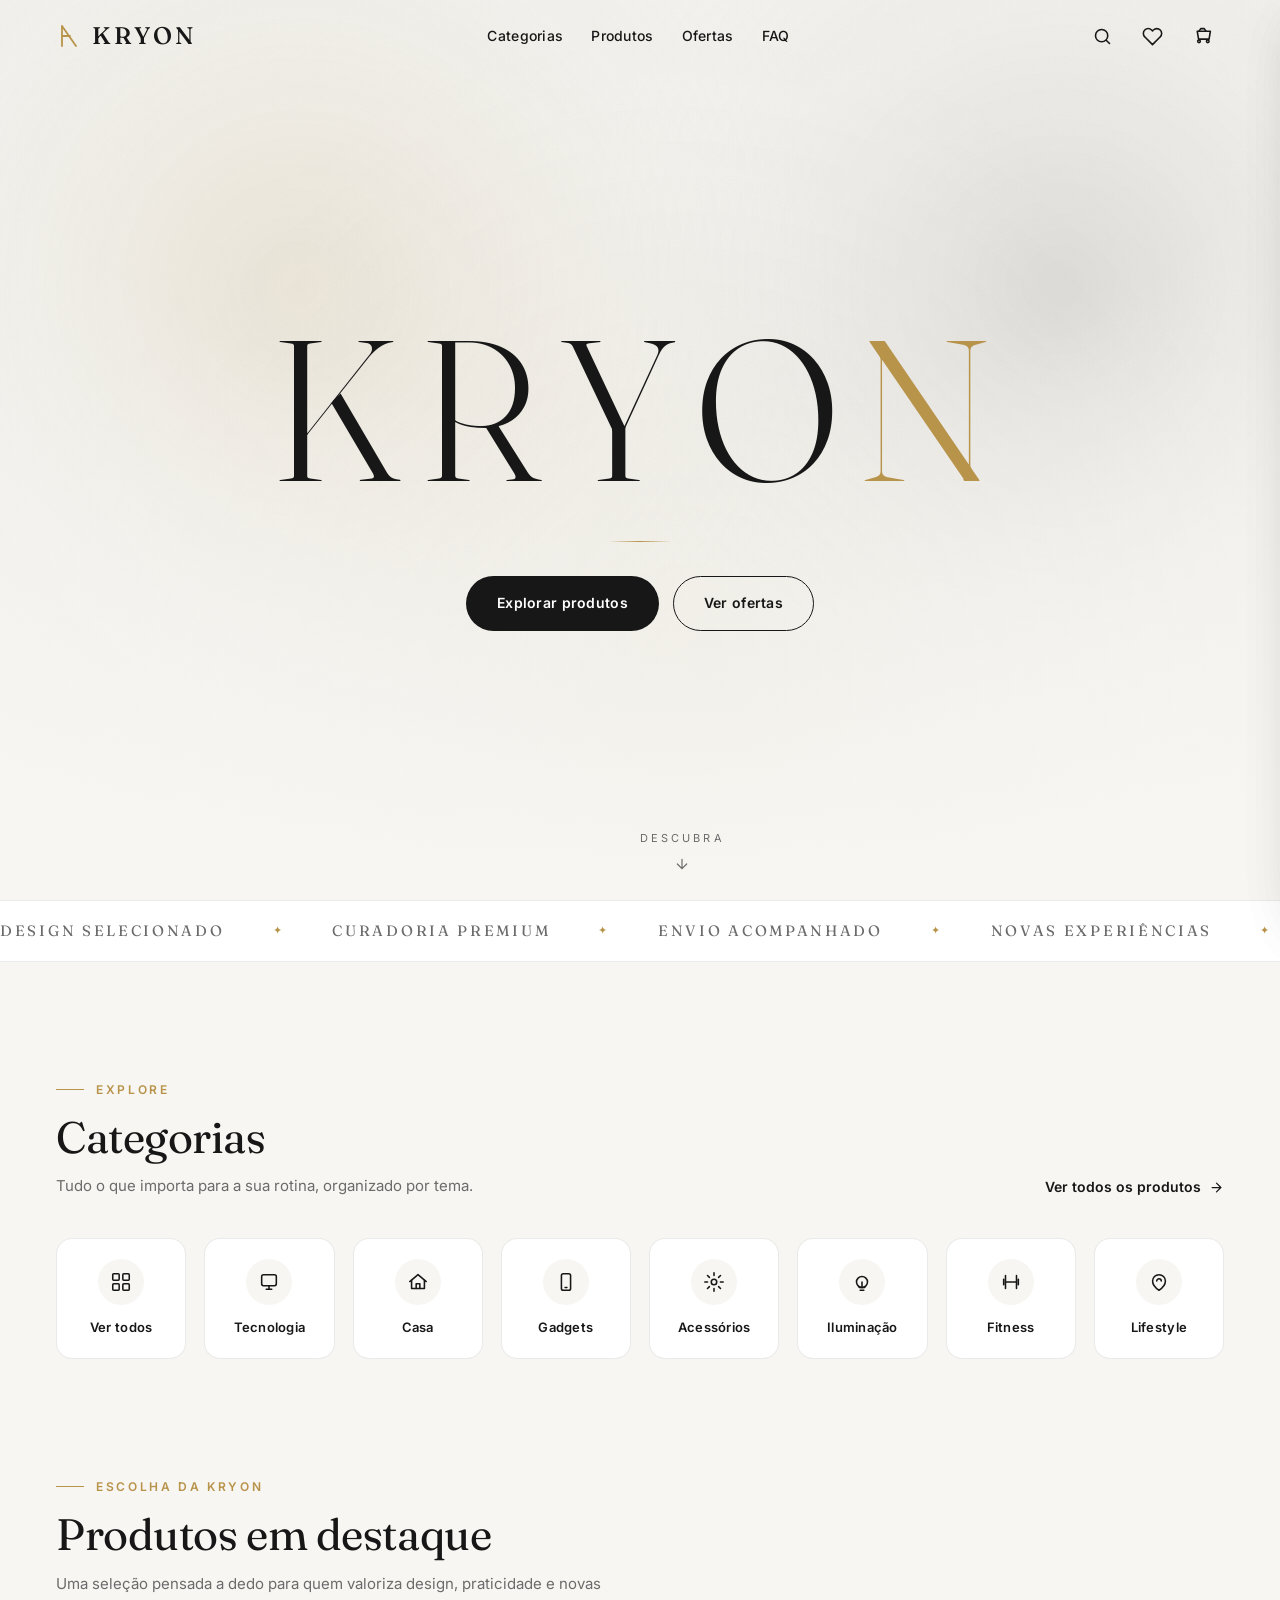
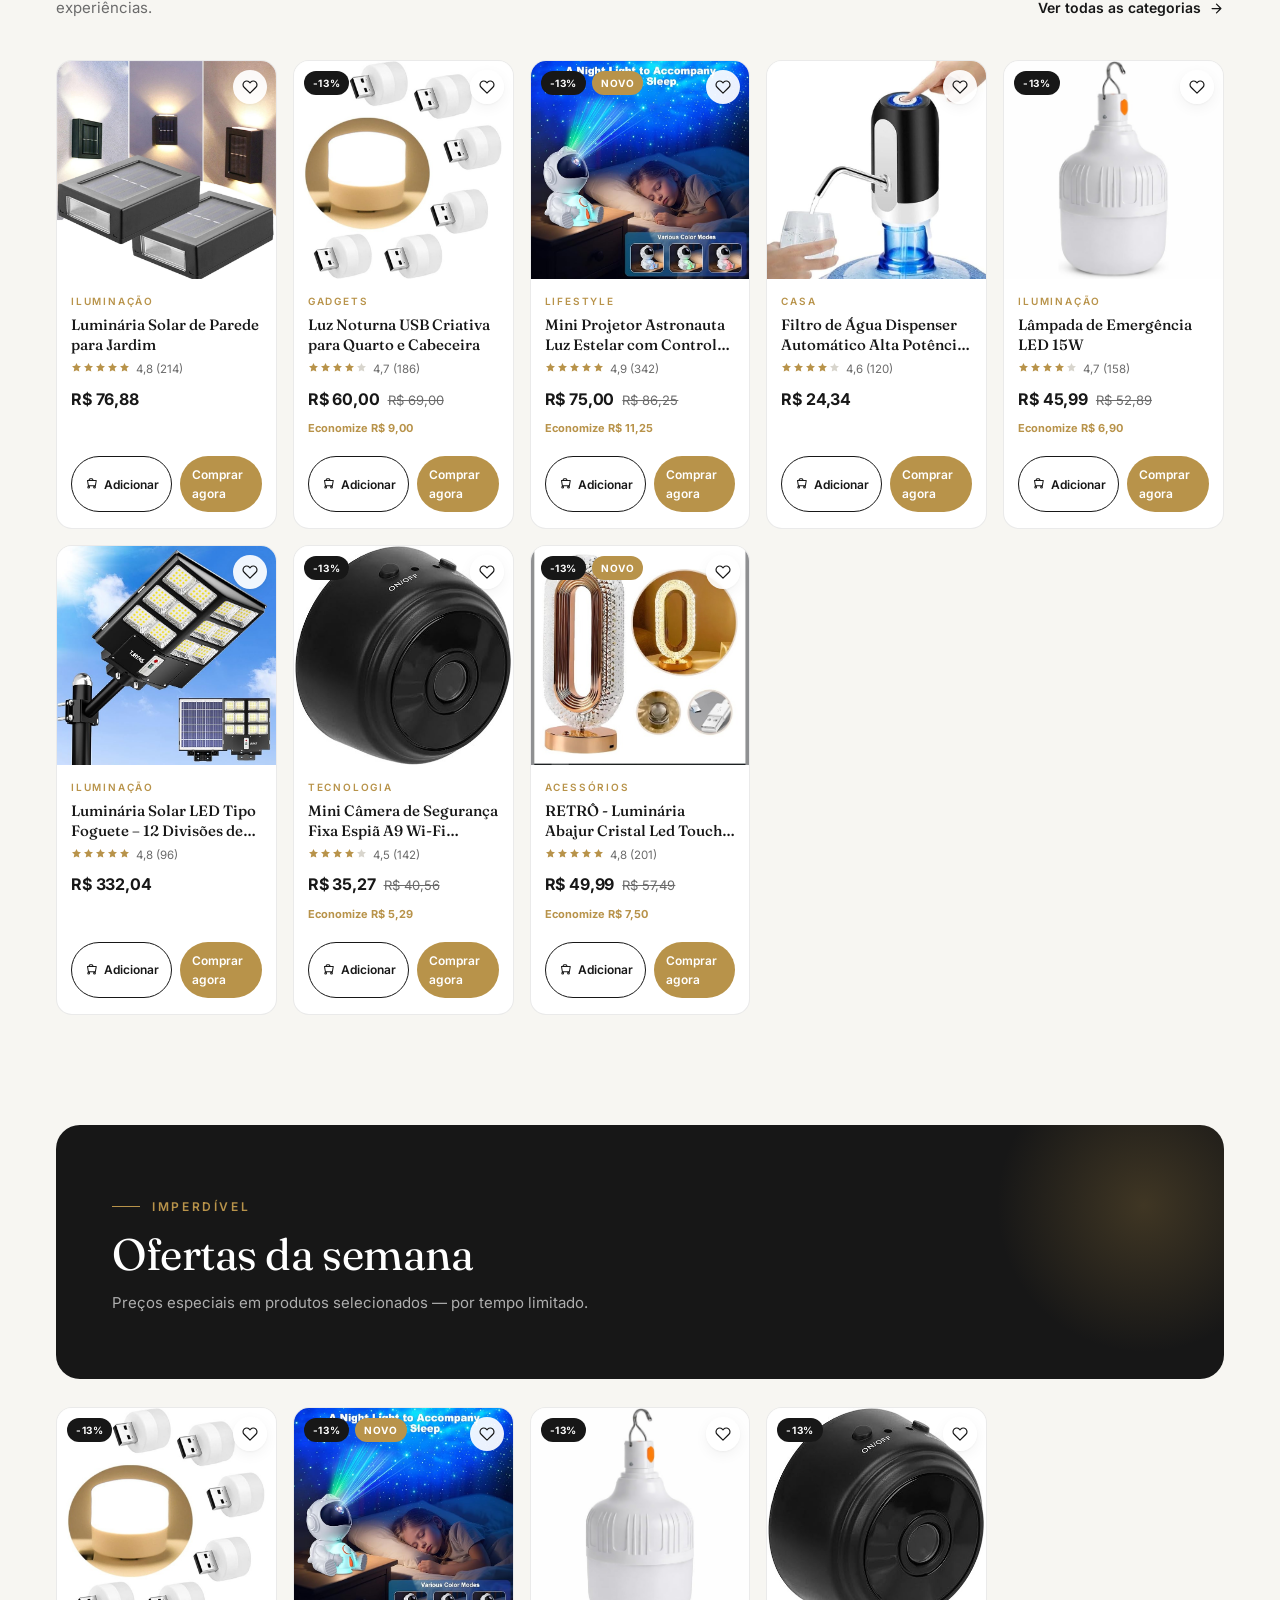
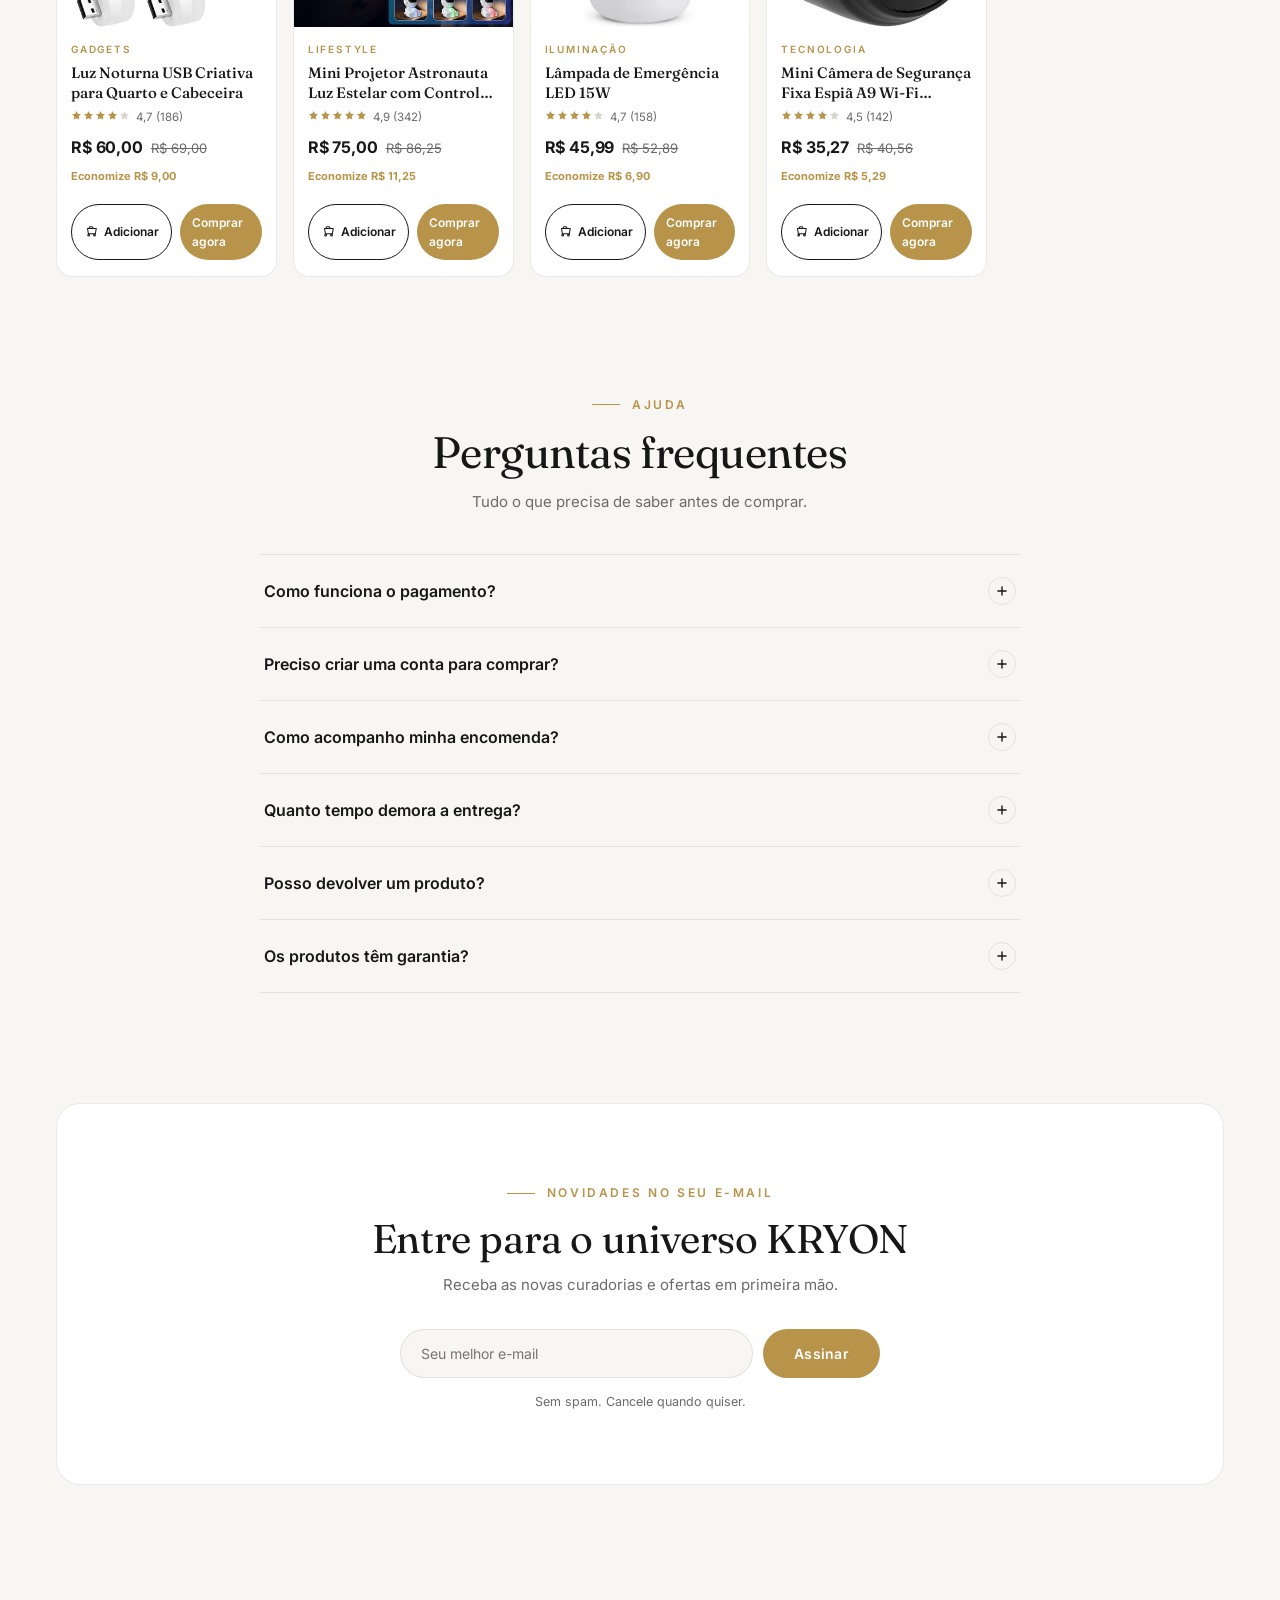
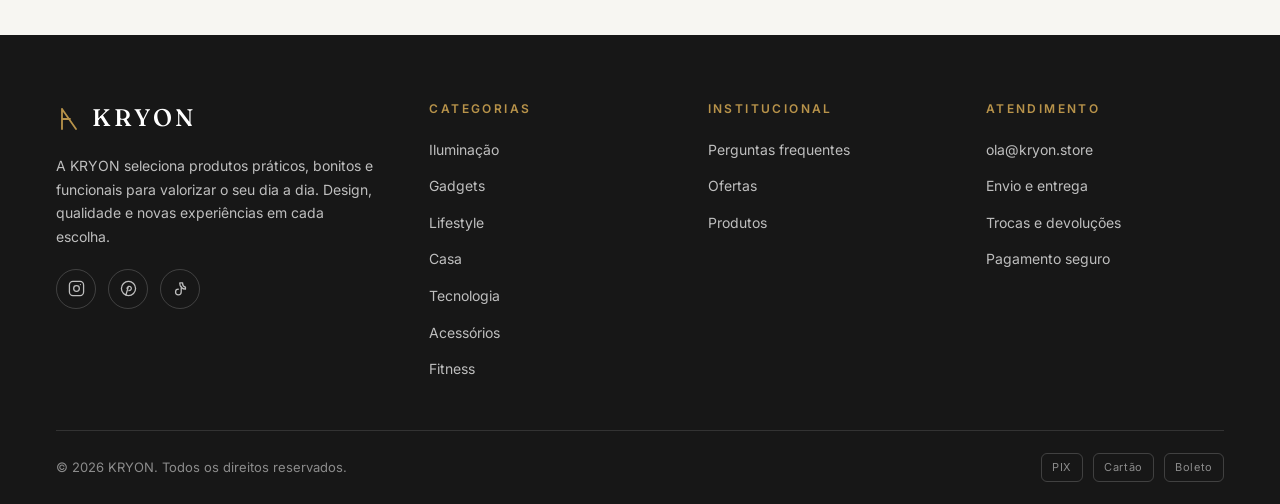
==== commit 423f57e1: "feat(mobile): refine mobile experience with 2-column grid and compact layouts Co-authored-by: monkey" ====
--- a/produto.html
+++ b/produto.html
@@ -13,7 +13,7 @@
   <link rel="preconnect" href="https://fonts.googleapis.com" />
   <link rel="preconnect" href="https://fonts.gstatic.com" crossorigin />
   <link href="https://fonts.googleapis.com/css2?family=Fraunces:opsz,wght@9..144,300;9..144,400;9..144,500;9..144,600&family=Inter:wght@400;500;600;700&display=swap" rel="stylesheet" />
-  <link rel="stylesheet" href="css/kryon.css?v=2" />
+  <link rel="stylesheet" href="css/kryon.css?v=3" />
 </head>
 <body>
   <a class="sr-only" href="#main">Pular para o conteúdo</a>
--- a/css/kryon.css
+++ b/css/kryon.css
@@ -2551,6 +2551,354 @@
 }
 
 /* ============================================================
+   Mobile — experiência refinada (até 640px)
+   ============================================================ */
+
+@media (max-width: 640px) {
+  .container {
+    padding-left: 18px;
+    padding-right: 18px;
+  }
+
+  /* Header compacto para telas estreitas */
+  .header-inner {
+    gap: 10px;
+  }
+
+  .brand {
+    font-size: 20px;
+    letter-spacing: 0.12em;
+  }
+
+  .brand-mark {
+    width: 24px;
+    height: 24px;
+  }
+
+  .header-actions {
+    gap: 2px;
+  }
+
+  .icon-btn,
+  .burger {
+    width: 36px;
+    height: 36px;
+  }
+
+  .icon-btn svg {
+    width: 19px;
+    height: 19px;
+  }
+
+  .badge-count {
+    top: 3px;
+    right: 1px;
+  }
+
+  /* Hero mais equilibrado */
+  .hero {
+    padding-left: 16px;
+    padding-right: 16px;
+    padding-bottom: 44px;
+  }
+
+  .hero-rule {
+    margin: 28px 0 24px;
+  }
+
+  .hero-actions {
+    gap: 10px;
+  }
+
+  .hero-actions .btn {
+    padding: 13px 22px;
+    font-size: 13.5px;
+  }
+
+  .hero-scroll {
+    bottom: 18px;
+  }
+
+  /* Seções com ritmo vertical mais compacto */
+  .section {
+    padding: 56px 0;
+  }
+
+  .section-head {
+    margin-bottom: 28px;
+    gap: 14px;
+  }
+
+  .section-title {
+    font-size: clamp(26px, 7vw, 34px);
+  }
+
+  .section-link {
+    font-size: 13px;
+  }
+
+  /* Categorias: grade compacta */
+  .cat-grid {
+    gap: 10px;
+  }
+
+  .cat-card {
+    padding: 16px 8px;
+    border-radius: 14px;
+  }
+
+  .cat-card .cat-icon {
+    width: 42px;
+    height: 42px;
+  }
+
+  .cat-card span {
+    font-size: 12px;
+  }
+
+  /* Grade de produtos em 2 colunas no mobile */
+  .products-grid,
+  .products-grid.cols-4 {
+    grid-template-columns: repeat(2, 1fr);
+    gap: 12px;
+  }
+
+  /* Card de produto compacto para as 2 colunas */
+  .product-card {
+    border-radius: 14px;
+  }
+
+  .product-card-body {
+    padding: 10px 10px 12px;
+    gap: 4px;
+  }
+
+  .product-card-cat {
+    font-size: 9px;
+    letter-spacing: 0.14em;
+  }
+
+  .product-card-name {
+    font-size: 13.5px;
+    line-height: 1.25;
+  }
+
+  .product-card-rating {
+    display: none;
+  }
+
+  .product-card-price {
+    gap: 6px;
+    margin-top: 2px;
+  }
+
+  .product-card-price .price {
+    font-size: 14.5px;
+  }
+
+  .product-card-price .price-old {
+    font-size: 12px;
+  }
+
+  .product-card-price .price-save {
+    font-size: 10px;
+  }
+
+  .product-card-actions {
+    grid-template-columns: 1fr;
+    gap: 6px;
+    padding-top: 8px;
+  }
+
+  .card-add-btn,
+  .card-buy-link {
+    padding: 8px 8px;
+    font-size: 11px;
+  }
+
+  .card-add-btn svg,
+  .card-buy-link svg {
+    width: 13px;
+    height: 13px;
+  }
+
+  .product-card-tags {
+    top: 8px;
+    left: 8px;
+  }
+
+  .tag {
+    padding: 3px 7px;
+    font-size: 9px;
+  }
+
+  .product-fav {
+    top: 7px;
+    right: 7px;
+    width: 32px;
+    height: 32px;
+  }
+
+  .product-fav svg {
+    width: 15px;
+    height: 15px;
+  }
+
+  /* Ofertas */
+  .deal-banner {
+    padding: 32px 20px;
+    border-radius: 18px;
+  }
+
+  /* FAQ */
+  .faq-q {
+    padding: 18px 2px;
+    font-size: 15px;
+  }
+
+  /* Newsletter */
+  .newsletter {
+    padding: 36px 20px;
+    border-radius: 18px;
+  }
+
+  .newsletter-form {
+    flex-direction: column;
+    gap: 10px;
+  }
+
+  .newsletter-form input {
+    min-width: 0;
+    width: 100%;
+  }
+
+  .newsletter-form .btn {
+    width: 100%;
+  }
+
+  /* Footer */
+  .footer-main {
+    padding: 48px 0 36px;
+    gap: 32px;
+  }
+
+  .footer-bottom {
+    justify-content: center;
+    text-align: center;
+  }
+
+  .footer-payments {
+    justify-content: center;
+  }
+
+  /* Drawers */
+  .drawer-head {
+    padding: 0 18px;
+  }
+
+  .drawer-body {
+    padding: 18px;
+  }
+
+  .drawer-footer {
+    padding: 16px 18px 20px;
+  }
+
+  /* Página de produto */
+  .product-page {
+    padding-top: calc(var(--header-h) + 24px);
+    padding-bottom: 110px;
+  }
+
+  .breadcrumb {
+    font-size: 12px;
+    margin-bottom: 20px;
+  }
+
+  .product-layout {
+    gap: 28px;
+  }
+
+  .product-title {
+    font-size: clamp(26px, 7vw, 34px);
+  }
+
+  .product-cta-row {
+    display: grid;
+    grid-template-columns: 1fr auto;
+    gap: 10px;
+    align-items: stretch;
+  }
+
+  .product-cta-row .qty-stepper {
+    grid-column: 1 / -1;
+    justify-self: center;
+    margin-bottom: 2px;
+  }
+
+  .product-cta-row .btn {
+    width: 100%;
+    padding: 13px 14px;
+    font-size: 13px;
+  }
+
+  .product-cta-row #pdBuyBtn {
+    grid-column: 1 / -1;
+  }
+
+  .product-cta-row #pdFav {
+    width: 46px !important;
+    height: 46px !important;
+  }
+
+  .product-features {
+    grid-template-columns: 1fr;
+  }
+
+  .related-section {
+    margin-top: 48px;
+    padding-top: 40px;
+  }
+
+  /* Barra de compra fixa */
+  .mobile-buybar {
+    padding: 10px 14px calc(10px + env(safe-area-inset-bottom));
+  }
+
+  .mobile-buybar .price {
+    font-size: 16px;
+  }
+
+  .mobile-buybar .btn {
+    padding: 12px 10px;
+    font-size: 12.5px;
+  }
+
+  /* Elementos sobre a buybar quando visível */
+  body.has-buybar .back-top {
+    bottom: 92px;
+  }
+
+  body.has-buybar .toast {
+    bottom: 92px;
+  }
+
+  /* Pesquisa */
+  .search-bar {
+    padding: 84px 18px 32px;
+  }
+
+  .search-results {
+    padding: 0 18px 48px;
+  }
+
+  .search-close {
+    top: 16px;
+    right: 16px;
+  }
+}
+
+/* ============================================================
    Acessibilidade
    ============================================================ */
 
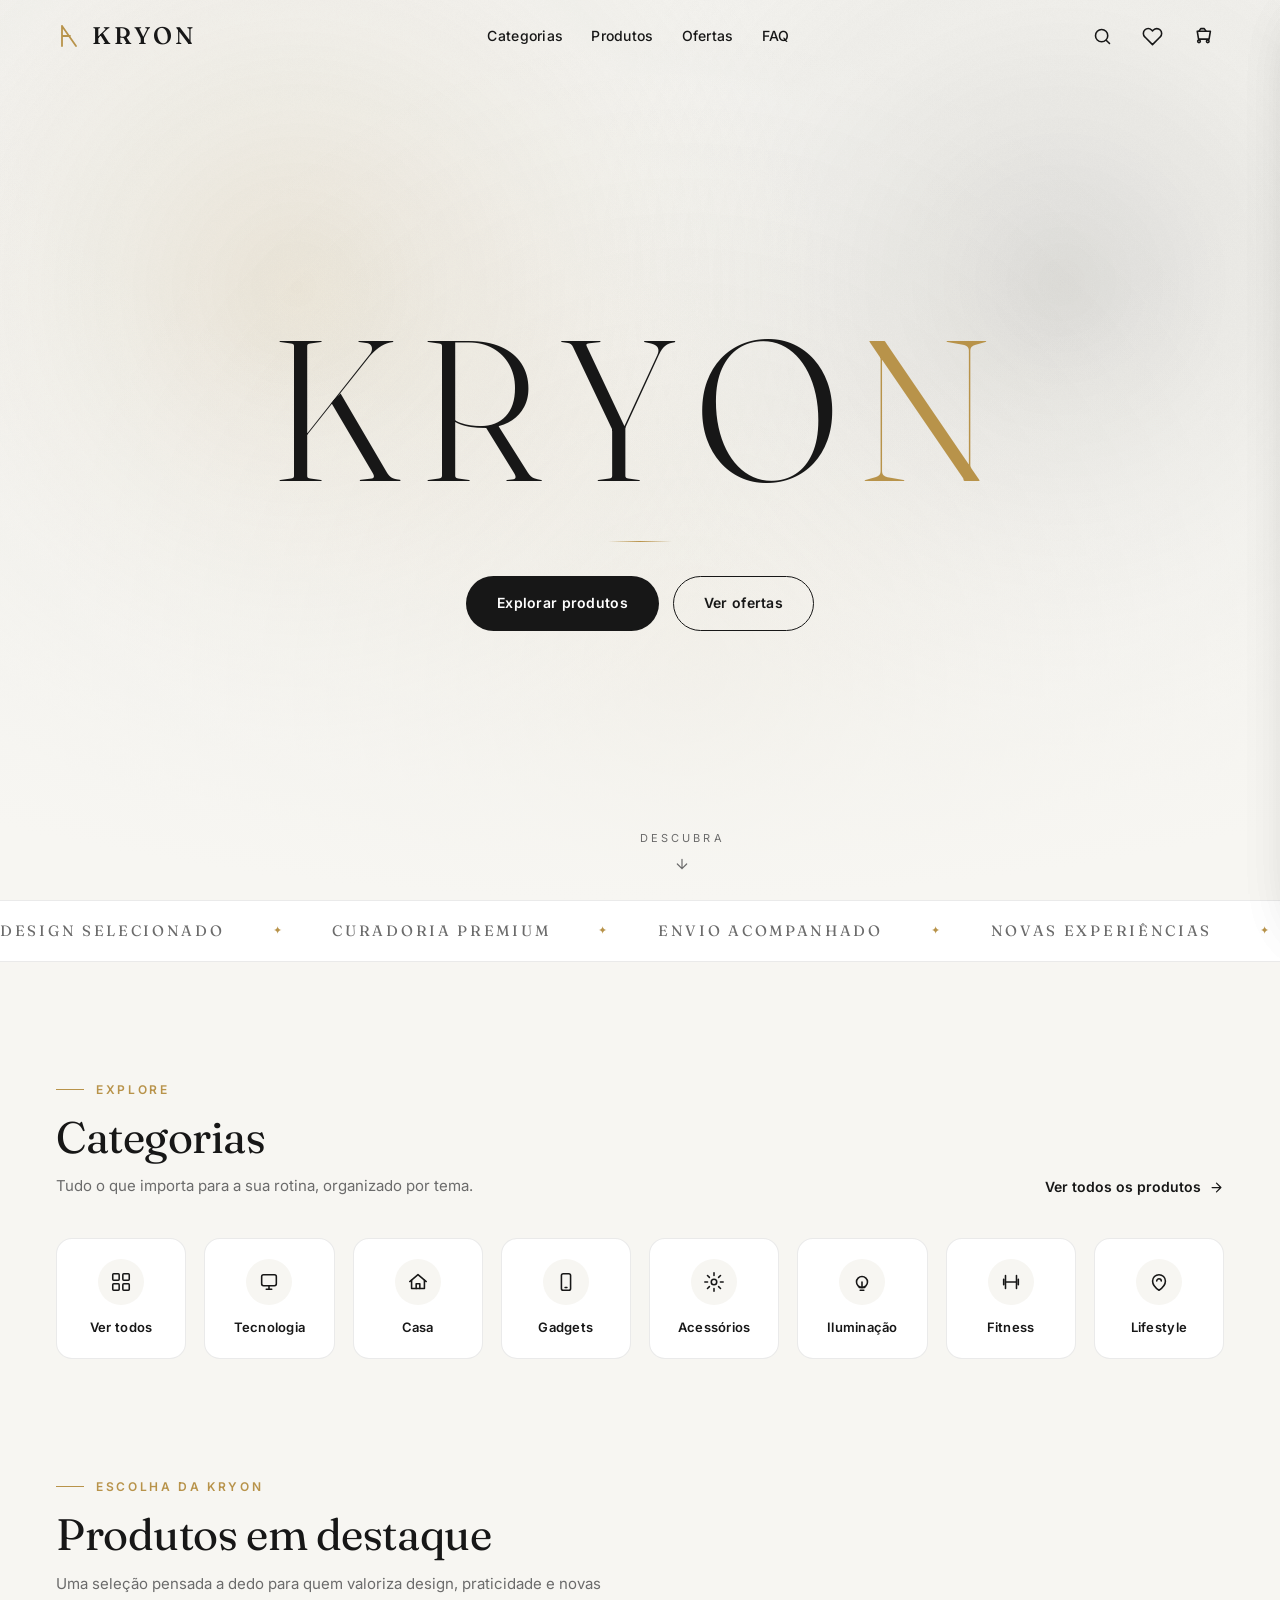
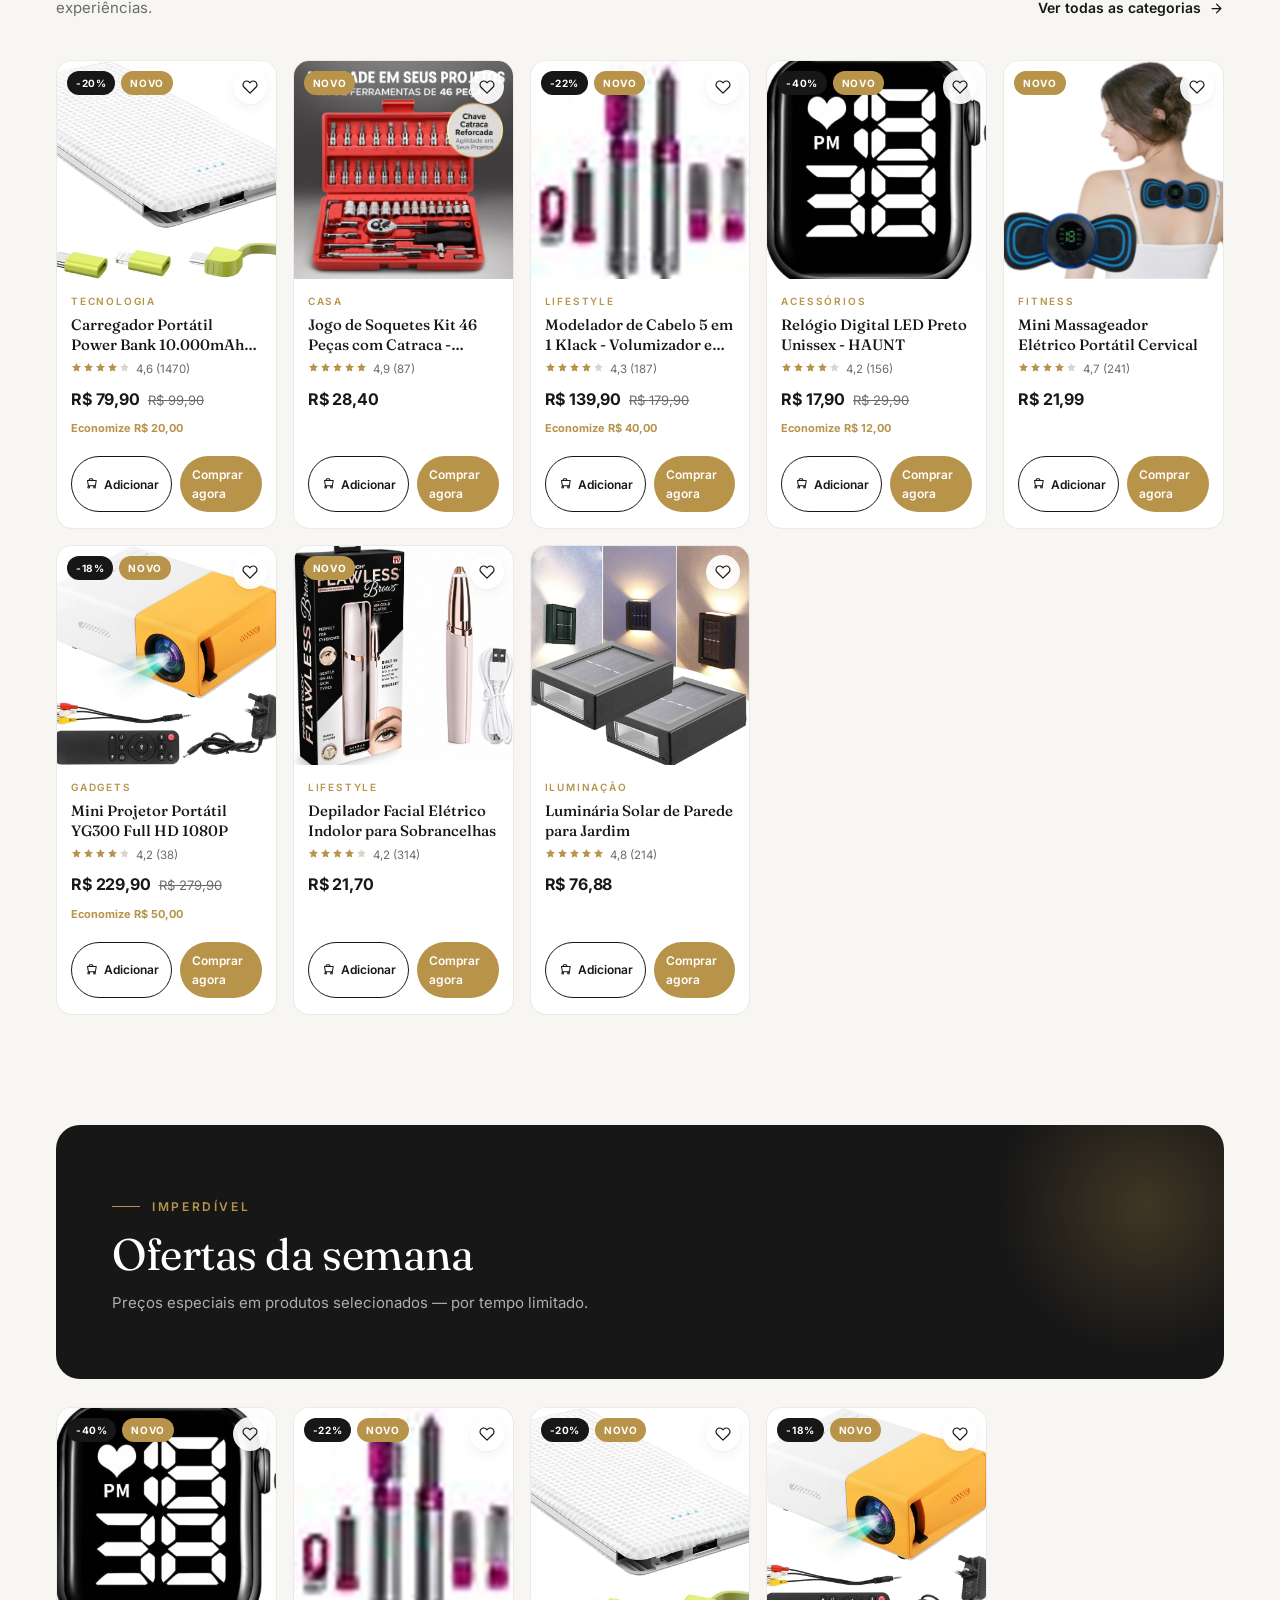
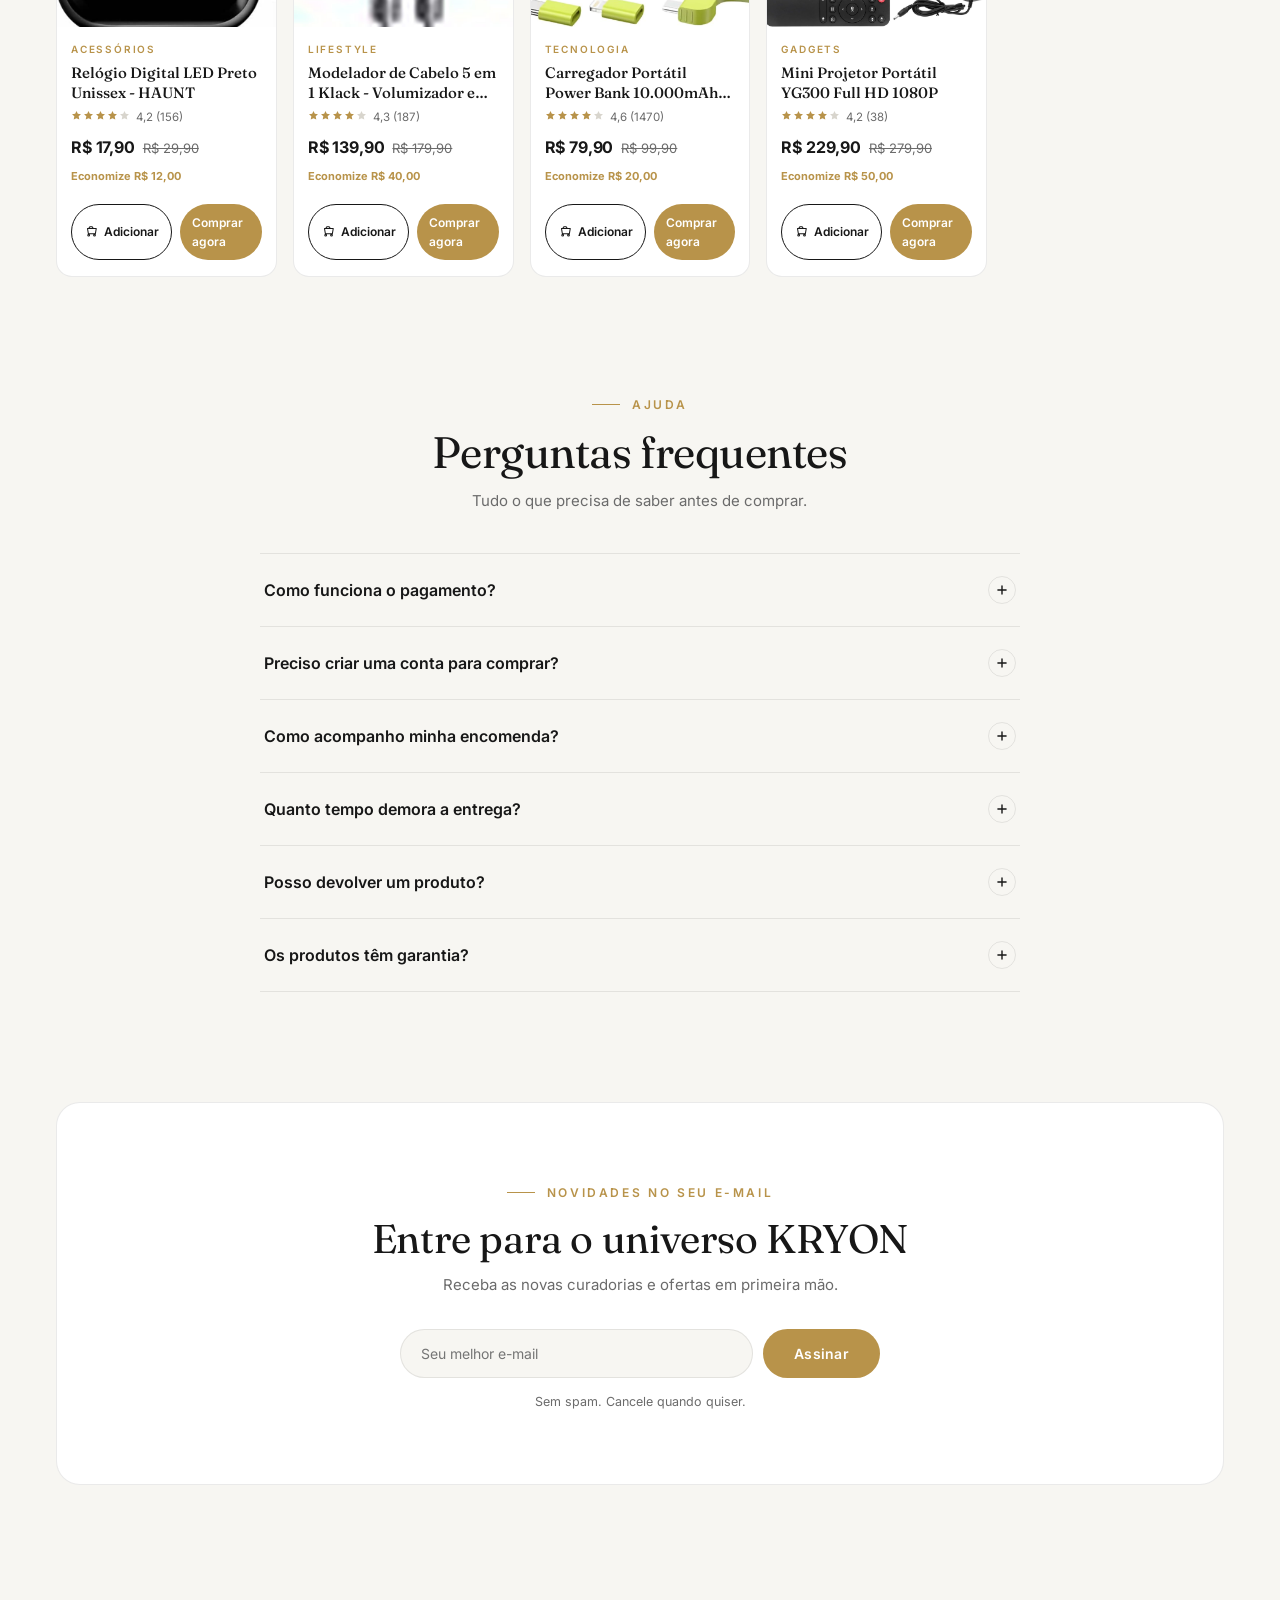
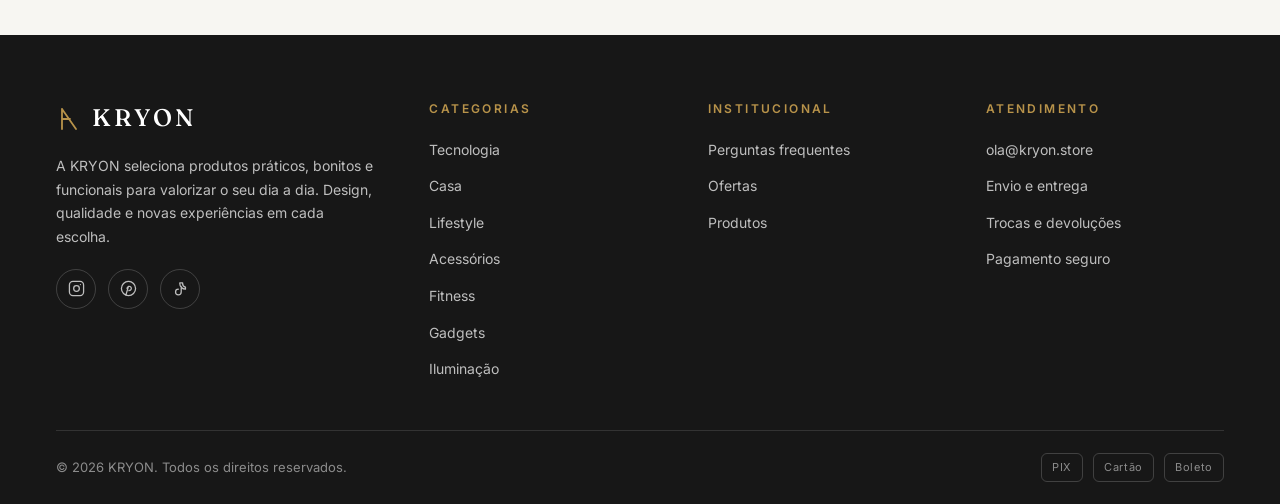
==== commit 573a0633: "feat: add Controle Sem Fio Video Game PS4 Bluetooth AJ-Q04-H product Add the wireless PS4 controller" ====
--- a/produto.html
+++ b/produto.html
@@ -108,6 +108,7 @@
         <div class="product-gallery reveal">
           <div class="gallery-main" id="galleryMain">
             <img id="gMain" src="" alt="" />
+            <video id="gVideo" controls playsinline preload="metadata" hidden></video>
           </div>
           <div class="gallery-thumbs" id="gThumbs"></div>
         </div>
--- a/css/kryon.css
+++ b/css/kryon.css
@@ -2132,6 +2132,13 @@
   transition: opacity 0.4s var(--ease-soft);
 }
 
+.gallery-main video {
+  width: 100%;
+  height: 100%;
+  object-fit: cover;
+  background: #000;
+}
+
 .gallery-thumbs {
   display: grid;
   grid-template-columns: repeat(4, 1fr);
@@ -2140,6 +2147,7 @@
 }
 
 .gallery-thumb {
+  position: relative;
   aspect-ratio: 1 / 1;
   border-radius: 10px;
   overflow: hidden;
@@ -2159,6 +2167,37 @@
 .gallery-thumb.active {
   opacity: 1;
   border-color: var(--gold);
+}
+
+.gallery-thumb.has-video::after {
+  content: '';
+  position: absolute;
+  inset: 0;
+  background: linear-gradient(180deg, rgba(0,0,0,0) 40%, rgba(0,0,0,0.45) 100%);
+  pointer-events: none;
+}
+
+.thumb-play {
+  position: absolute;
+  left: 50%;
+  top: 50%;
+  transform: translate(-50%, -50%);
+  width: 34px;
+  height: 34px;
+  border-radius: 50%;
+  background: rgba(0, 0, 0, 0.55);
+  color: #fff;
+  display: flex;
+  align-items: center;
+  justify-content: center;
+  pointer-events: none;
+  z-index: 1;
+}
+
+.thumb-play svg {
+  width: 16px;
+  height: 16px;
+  margin-left: 2px;
 }
 
 .product-info {
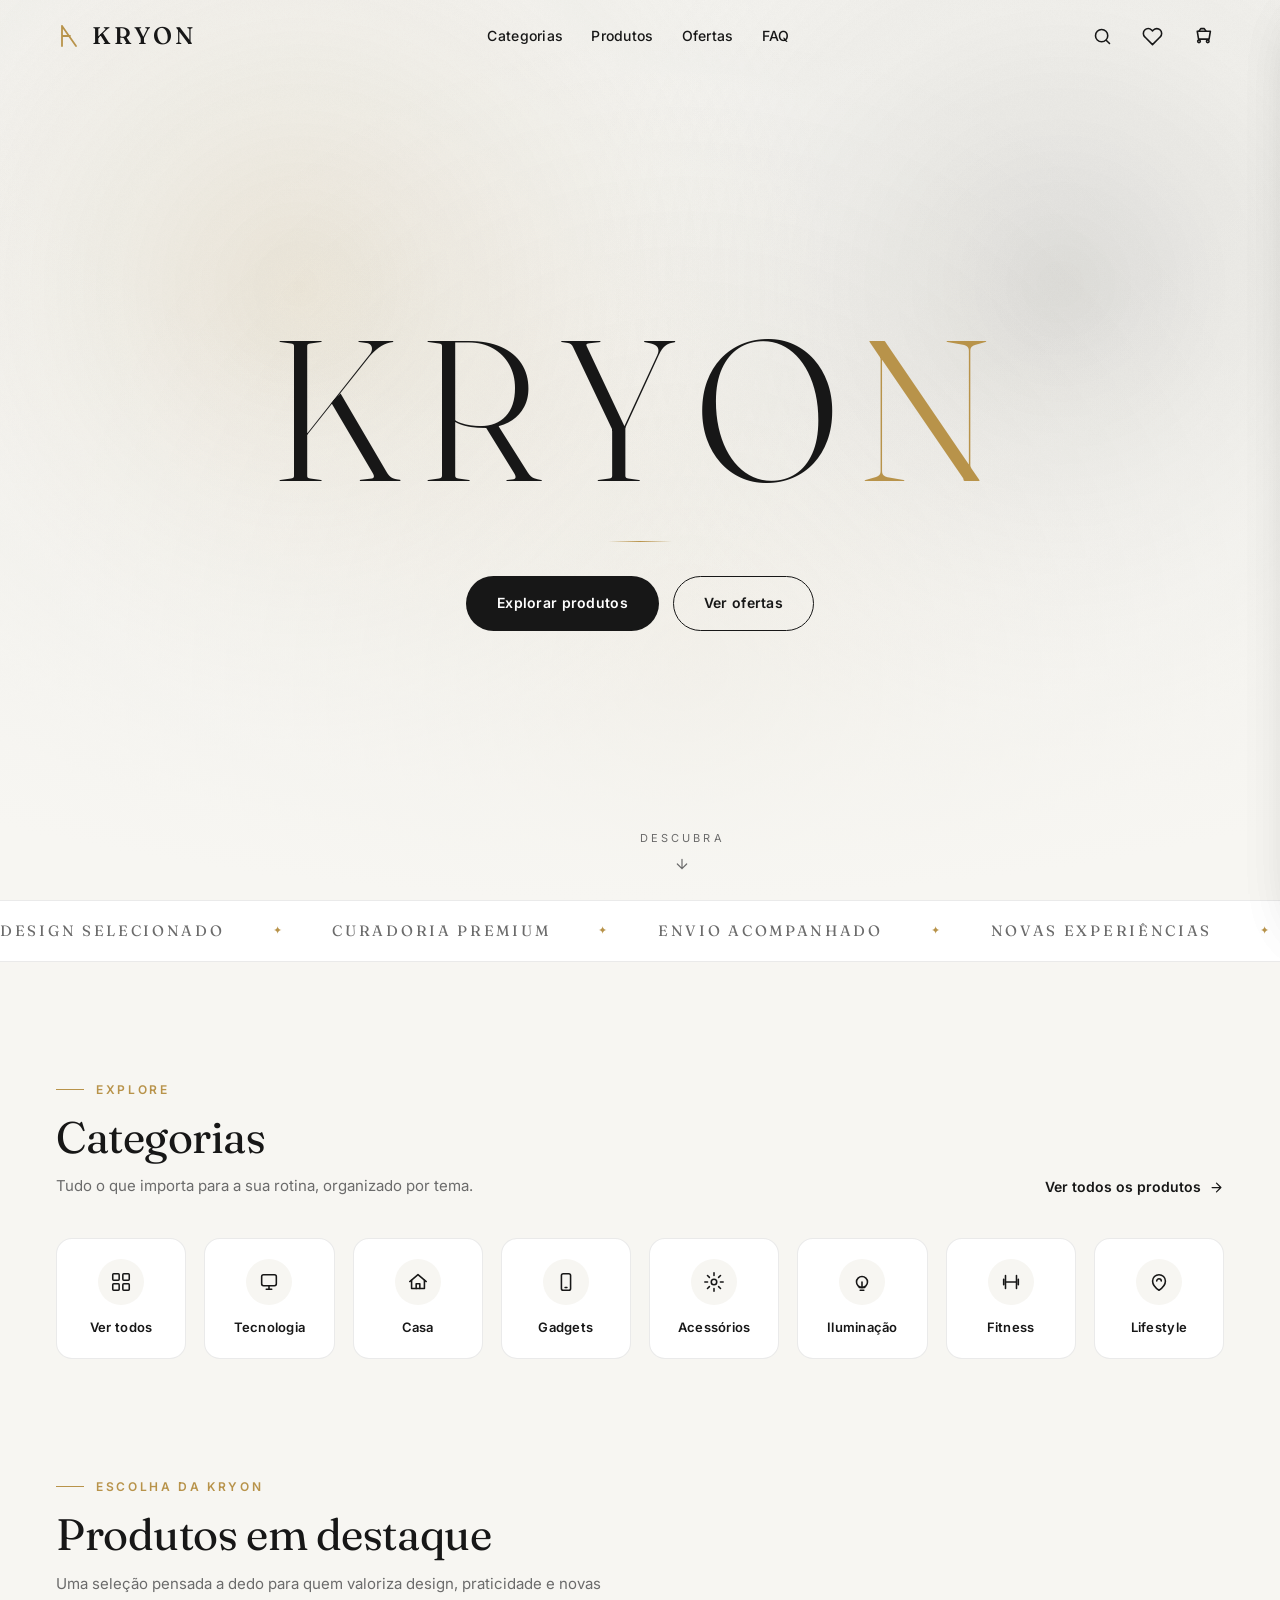
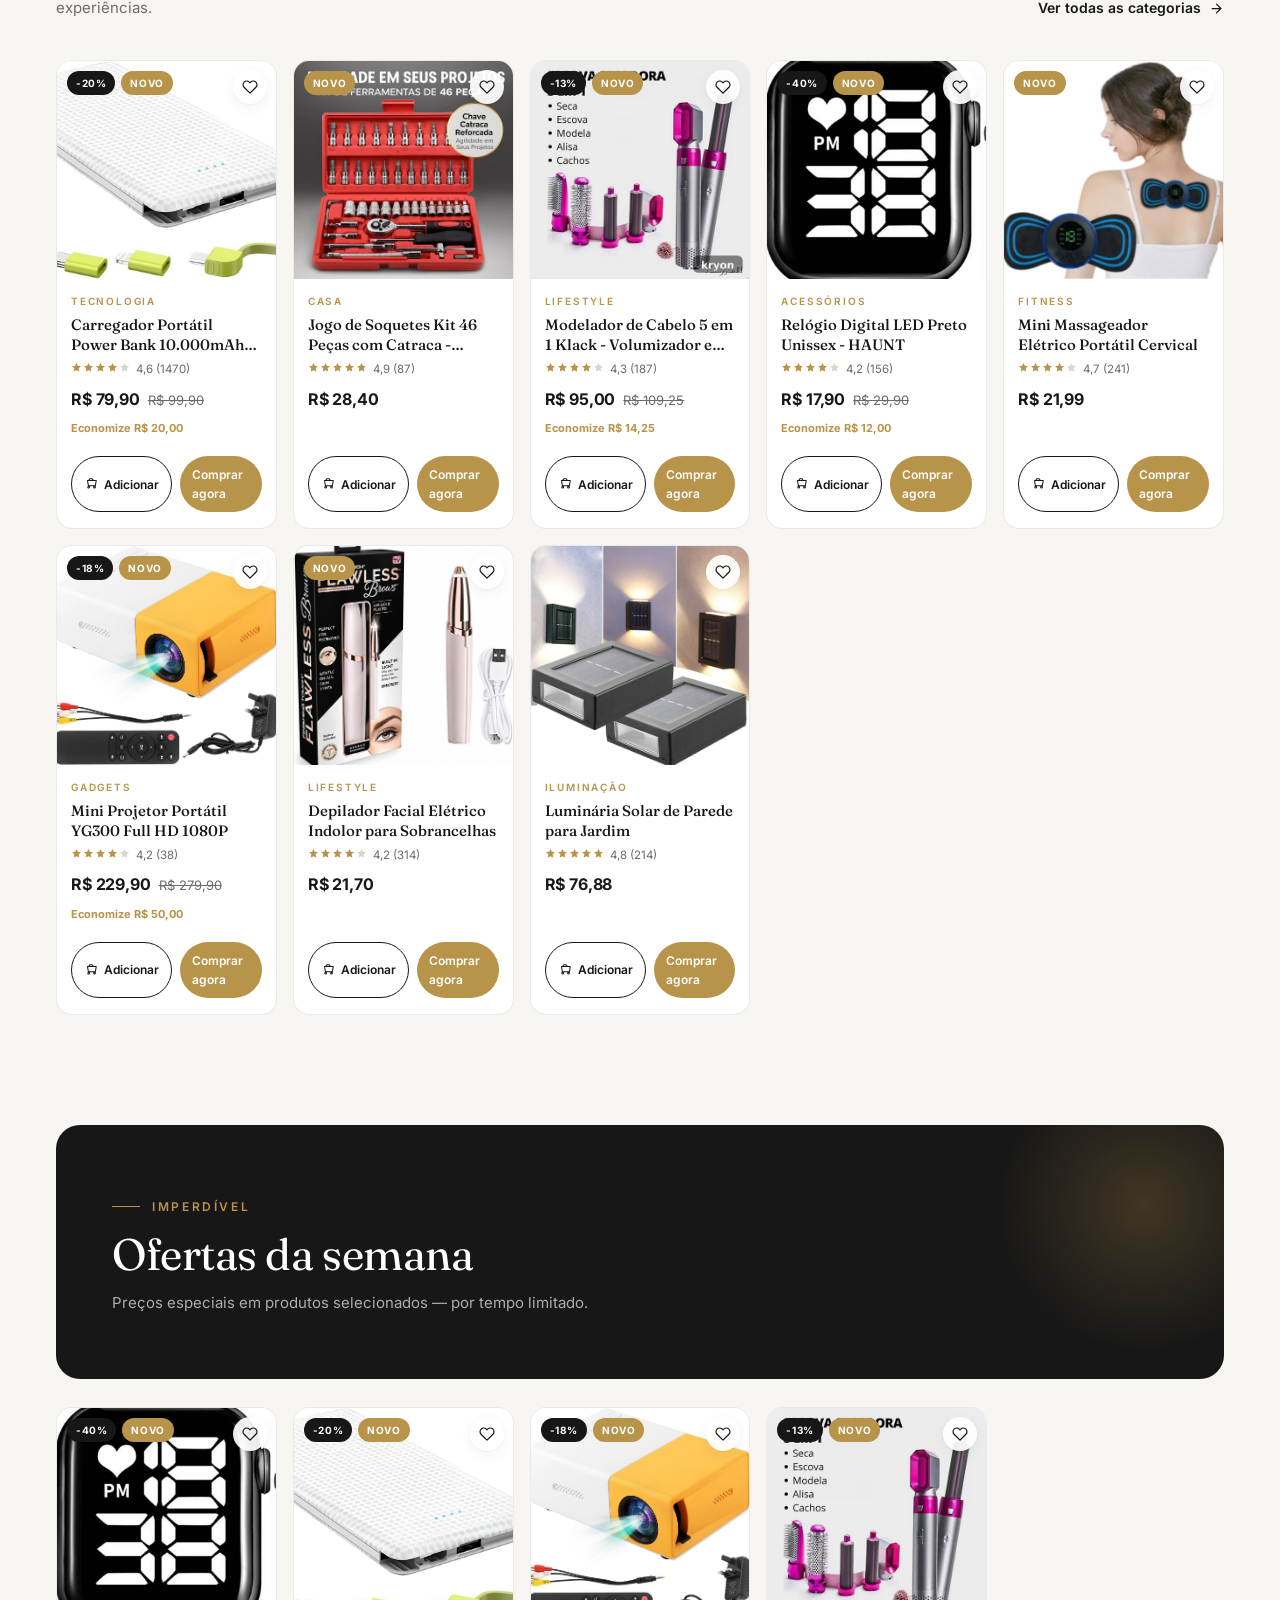
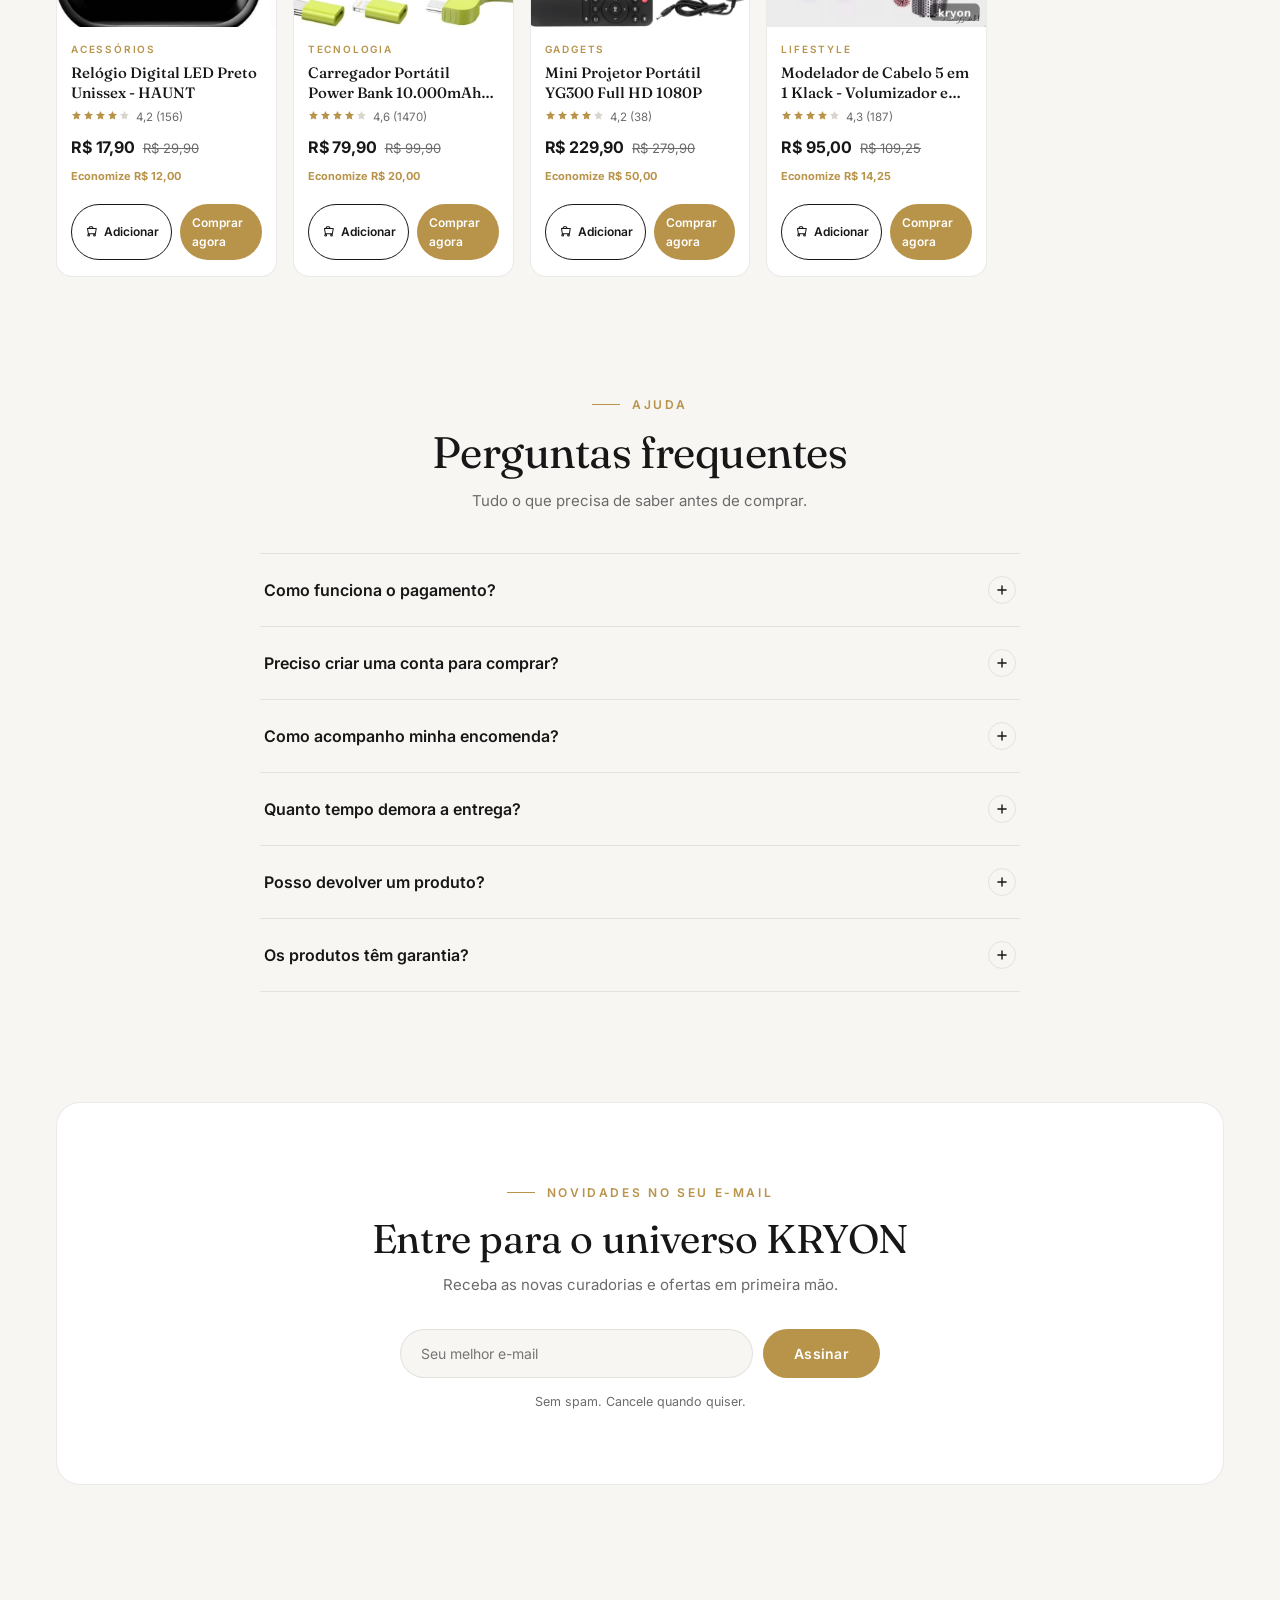
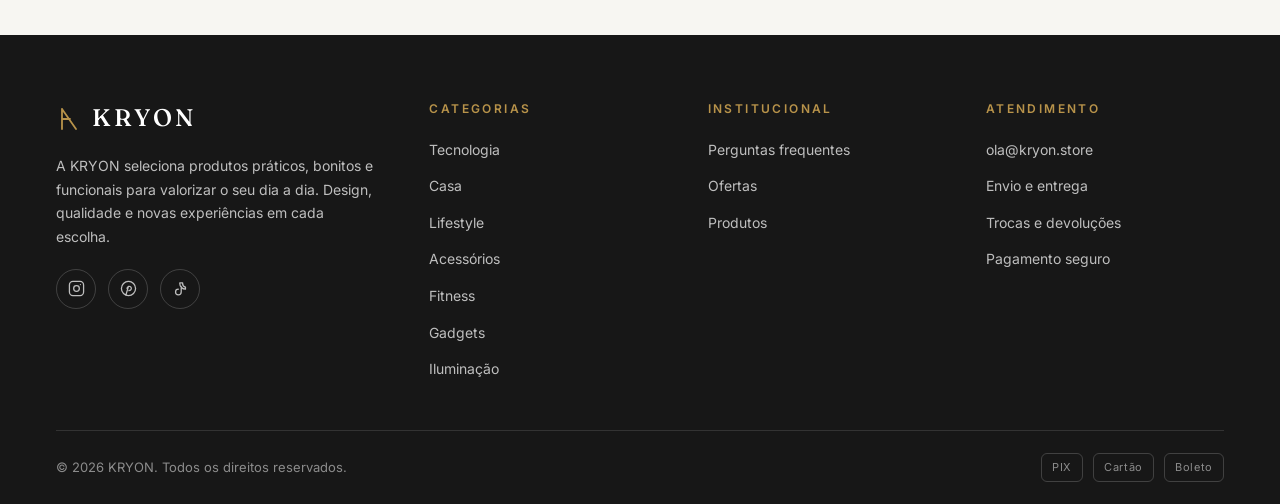
==== commit e581339e: "feat: add Meta Pixel tracking with e-commerce events Co-authored-by: monkeycode-ai <monkeycode-ai@ch" ====
--- a/produto.html
+++ b/produto.html
@@ -14,6 +14,10 @@
   <link rel="preconnect" href="https://fonts.gstatic.com" crossorigin />
   <link href="https://fonts.googleapis.com/css2?family=Fraunces:opsz,wght@9..144,300;9..144,400;9..144,500;9..144,600&family=Inter:wght@400;500;600;700&display=swap" rel="stylesheet" />
   <link rel="stylesheet" href="css/kryon.css?v=3" />
+  <script src="js/meta-pixel.js"></script>
+  <noscript>
+    <img height="1" width="1" style="display:none" src="https://www.facebook.com/tr?id=1066936762934805&ev=PageView&noscript=1" alt="" />
+  </noscript>
 </head>
 <body>
   <a class="sr-only" href="#main">Pular para o conteúdo</a>
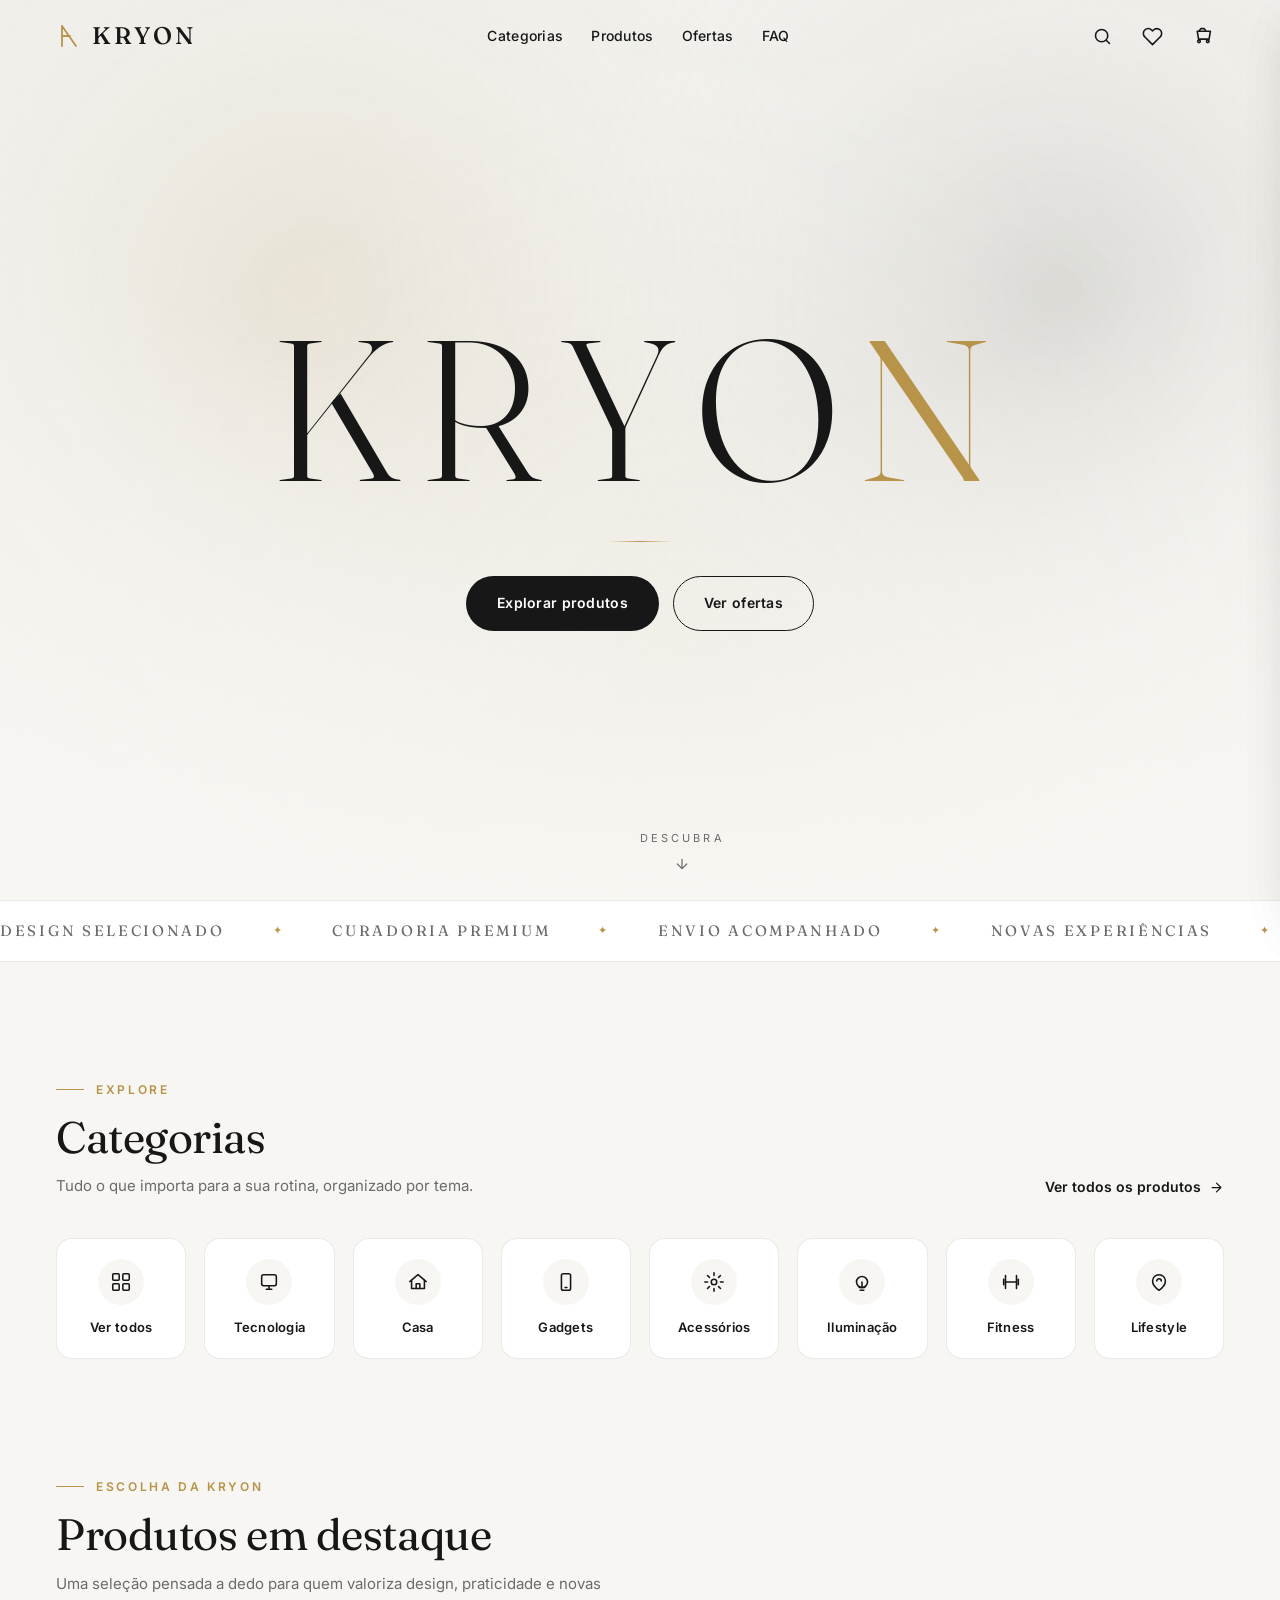
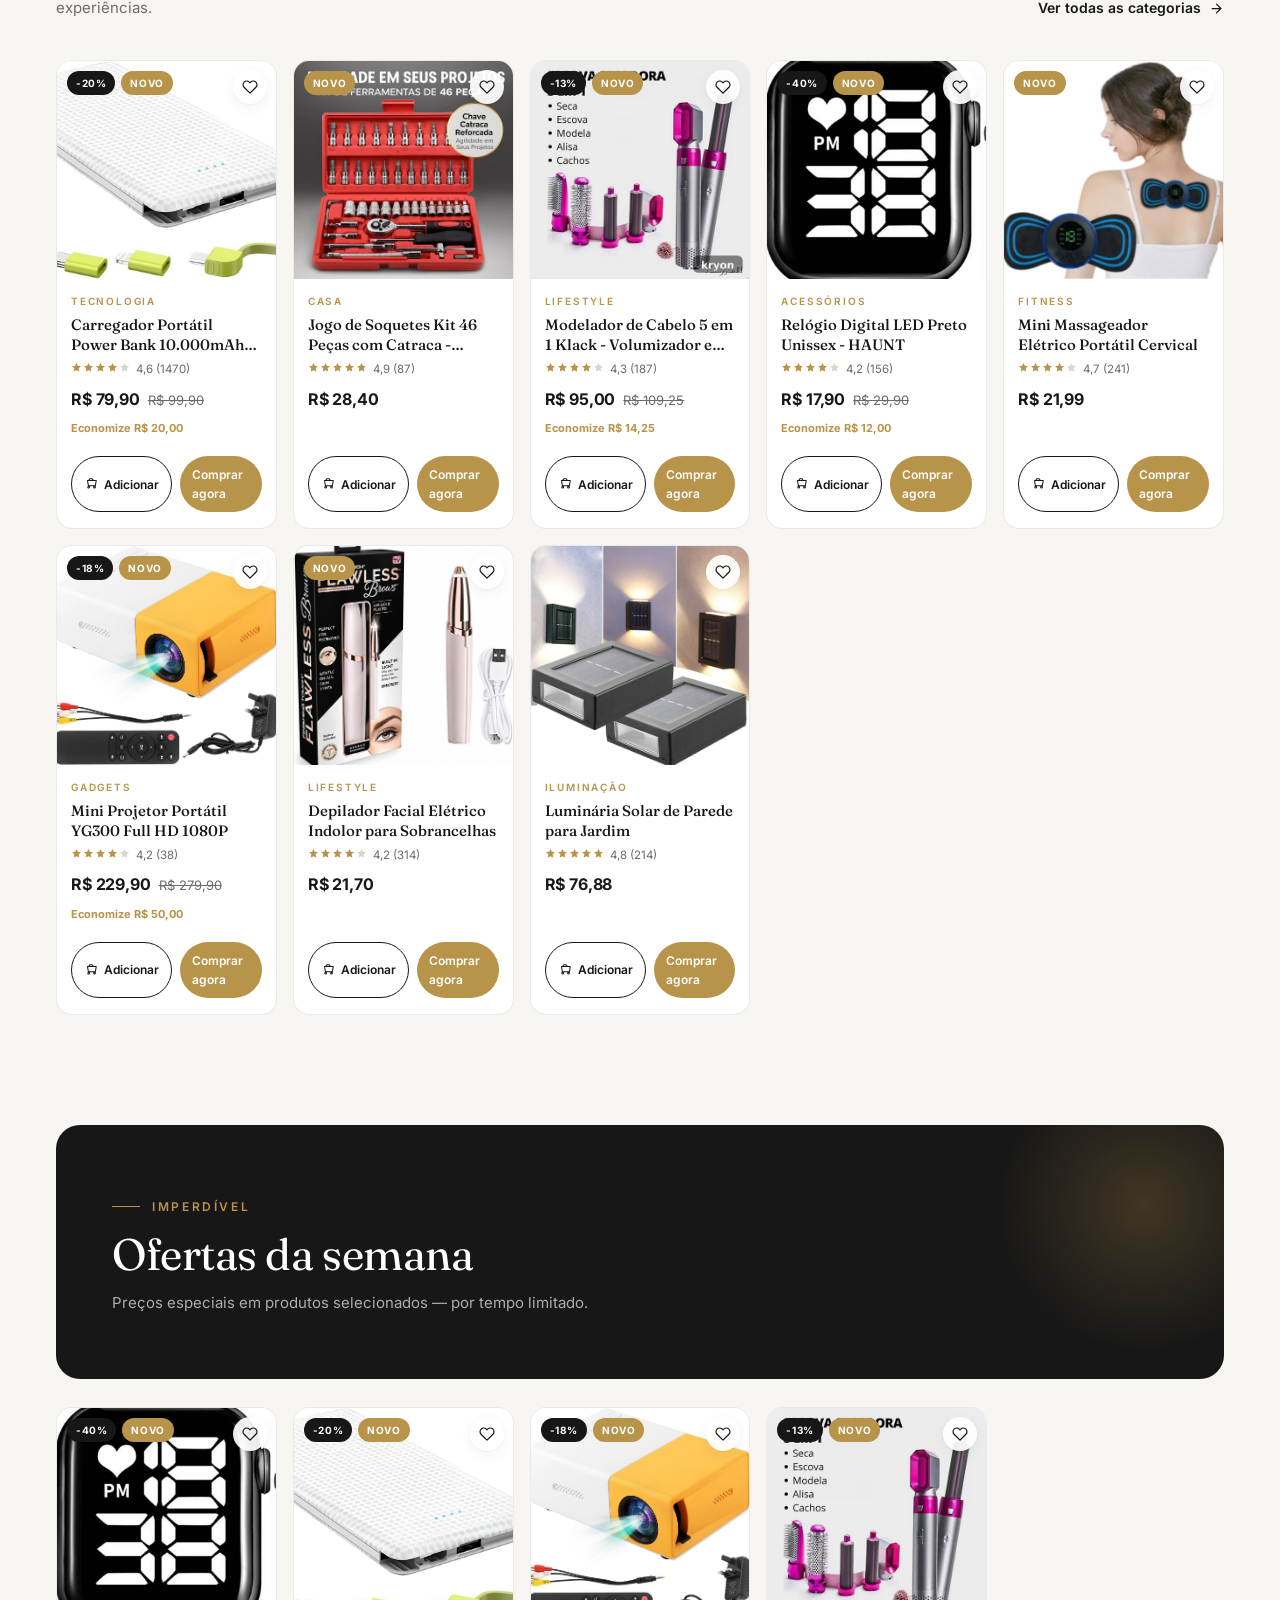
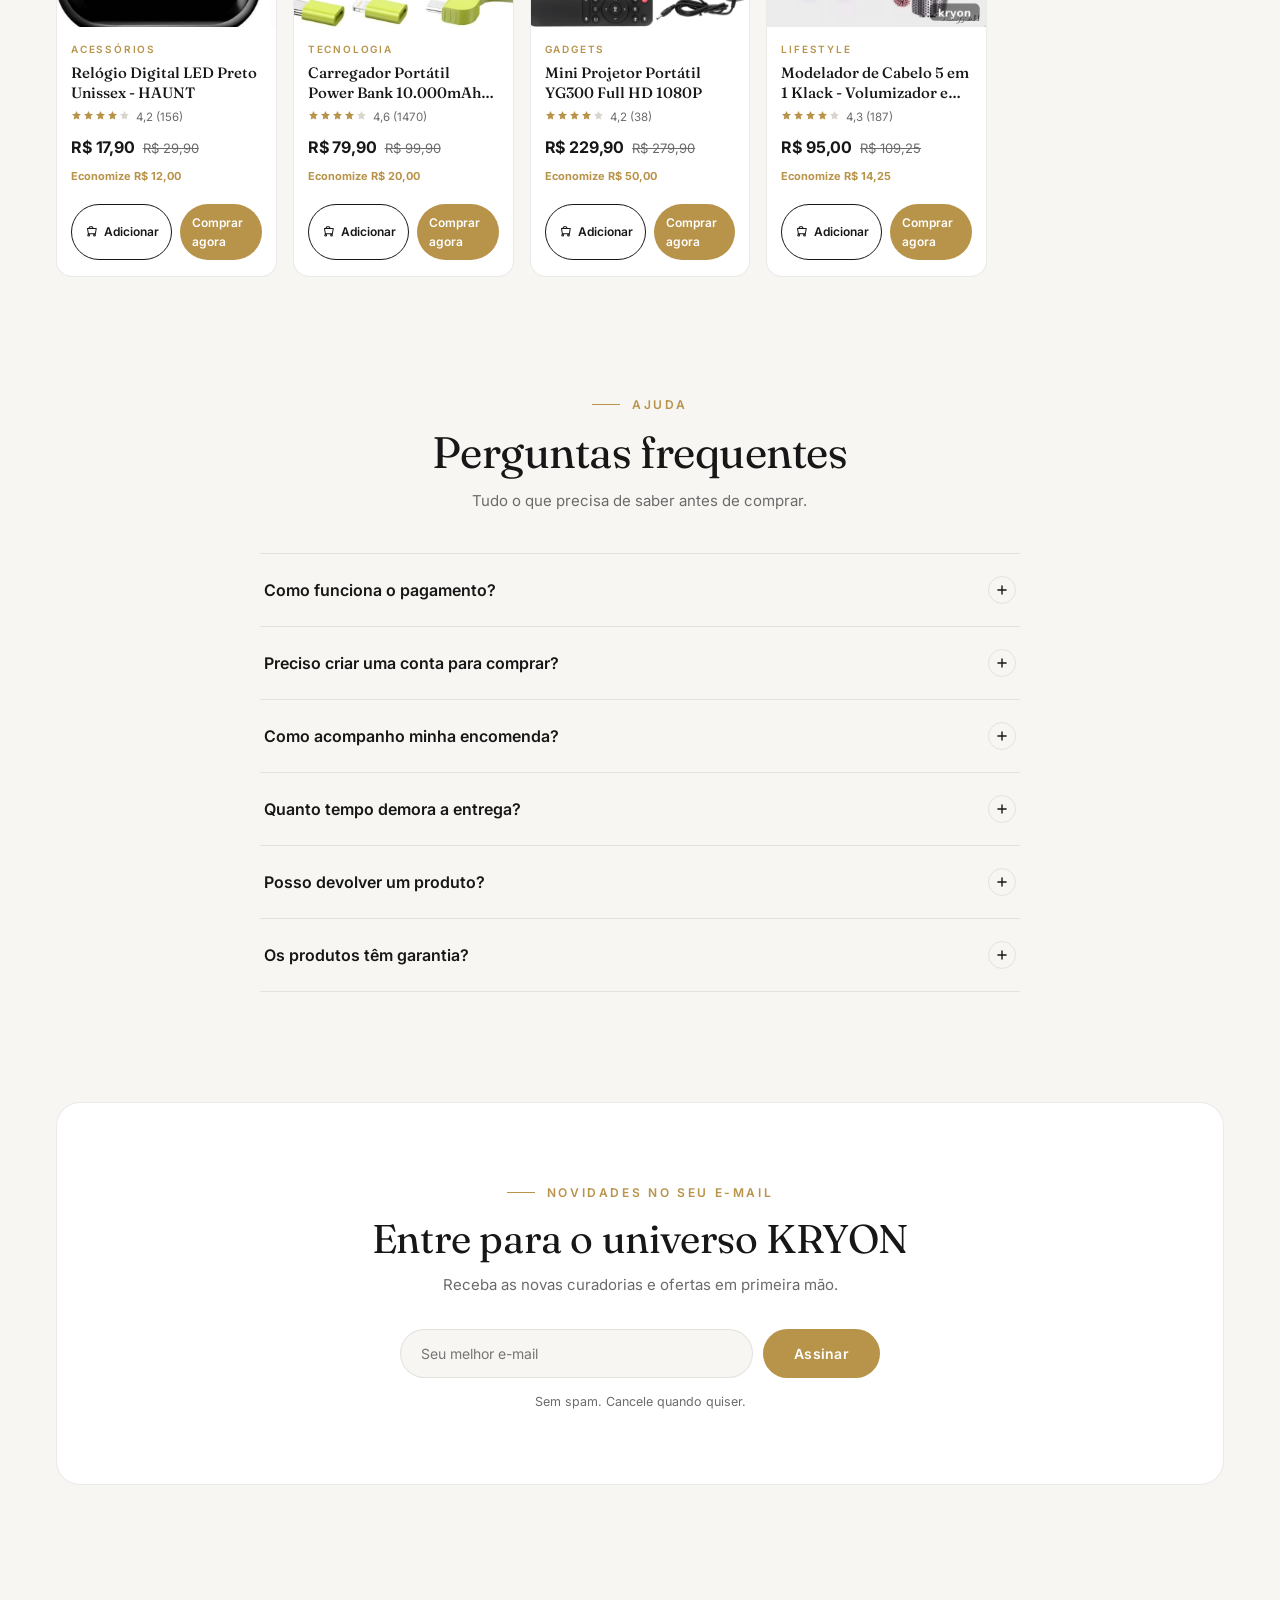
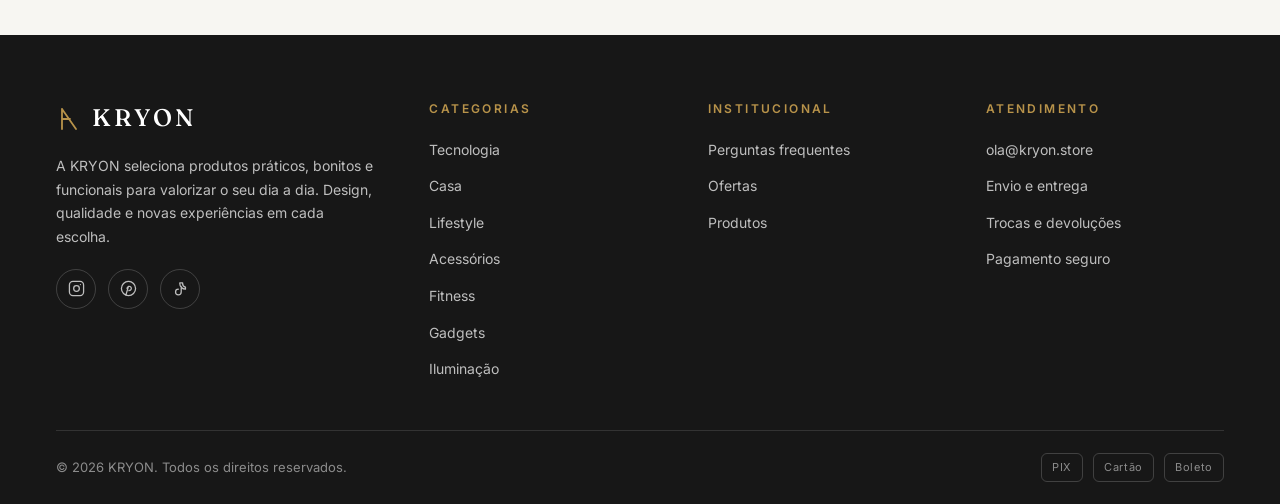
==== commit 74e09bfb: "fix: mover código base do Meta Pixel para o <head> das páginas O código base do pixel (fbq init + Pa" ====
--- a/produto.html
+++ b/produto.html
@@ -1,6 +1,23 @@
 <!DOCTYPE html>
 <html lang="pt-BR">
 <head>
+  <!-- Meta Pixel Code -->
+  <script>
+  !function(f,b,e,v,n,t,s)
+  {if(f.fbq)return;n=f.fbq=function(){n.callMethod?
+  n.callMethod.apply(n,arguments):n.queue.push(arguments)};
+  if(!f._fbq)f._fbq=n;n.push=n;n.loaded=!0;n.version='2.0';
+  n.queue=[];t=b.createElement(e);t.async=!0;
+  t.src=v;s=b.getElementsByTagName(e)[0];
+  s.parentNode.insertBefore(t,s)}(window, document,'script',
+  'https://connect.facebook.net/en_US/fbevents.js');
+  fbq('init', '1066936762934805');
+  fbq('track', 'PageView');
+  </script>
+  <noscript><img height="1" width="1" style="display:none"
+  src="https://www.facebook.com/tr?id=1066936762934805&ev=PageView&noscript=1"
+  /></noscript>
+  <!-- End Meta Pixel Code -->
   <meta charset="UTF-8" />
   <meta name="viewport" content="width=device-width, initial-scale=1.0" />
   <title>Produto · KRYON</title>
@@ -15,9 +32,6 @@
   <link href="https://fonts.googleapis.com/css2?family=Fraunces:opsz,wght@9..144,300;9..144,400;9..144,500;9..144,600&family=Inter:wght@400;500;600;700&display=swap" rel="stylesheet" />
   <link rel="stylesheet" href="css/kryon.css?v=3" />
   <script src="js/meta-pixel.js"></script>
-  <noscript>
-    <img height="1" width="1" style="display:none" src="https://www.facebook.com/tr?id=1066936762934805&ev=PageView&noscript=1" alt="" />
-  </noscript>
 </head>
 <body>
   <a class="sr-only" href="#main">Pular para o conteúdo</a>
